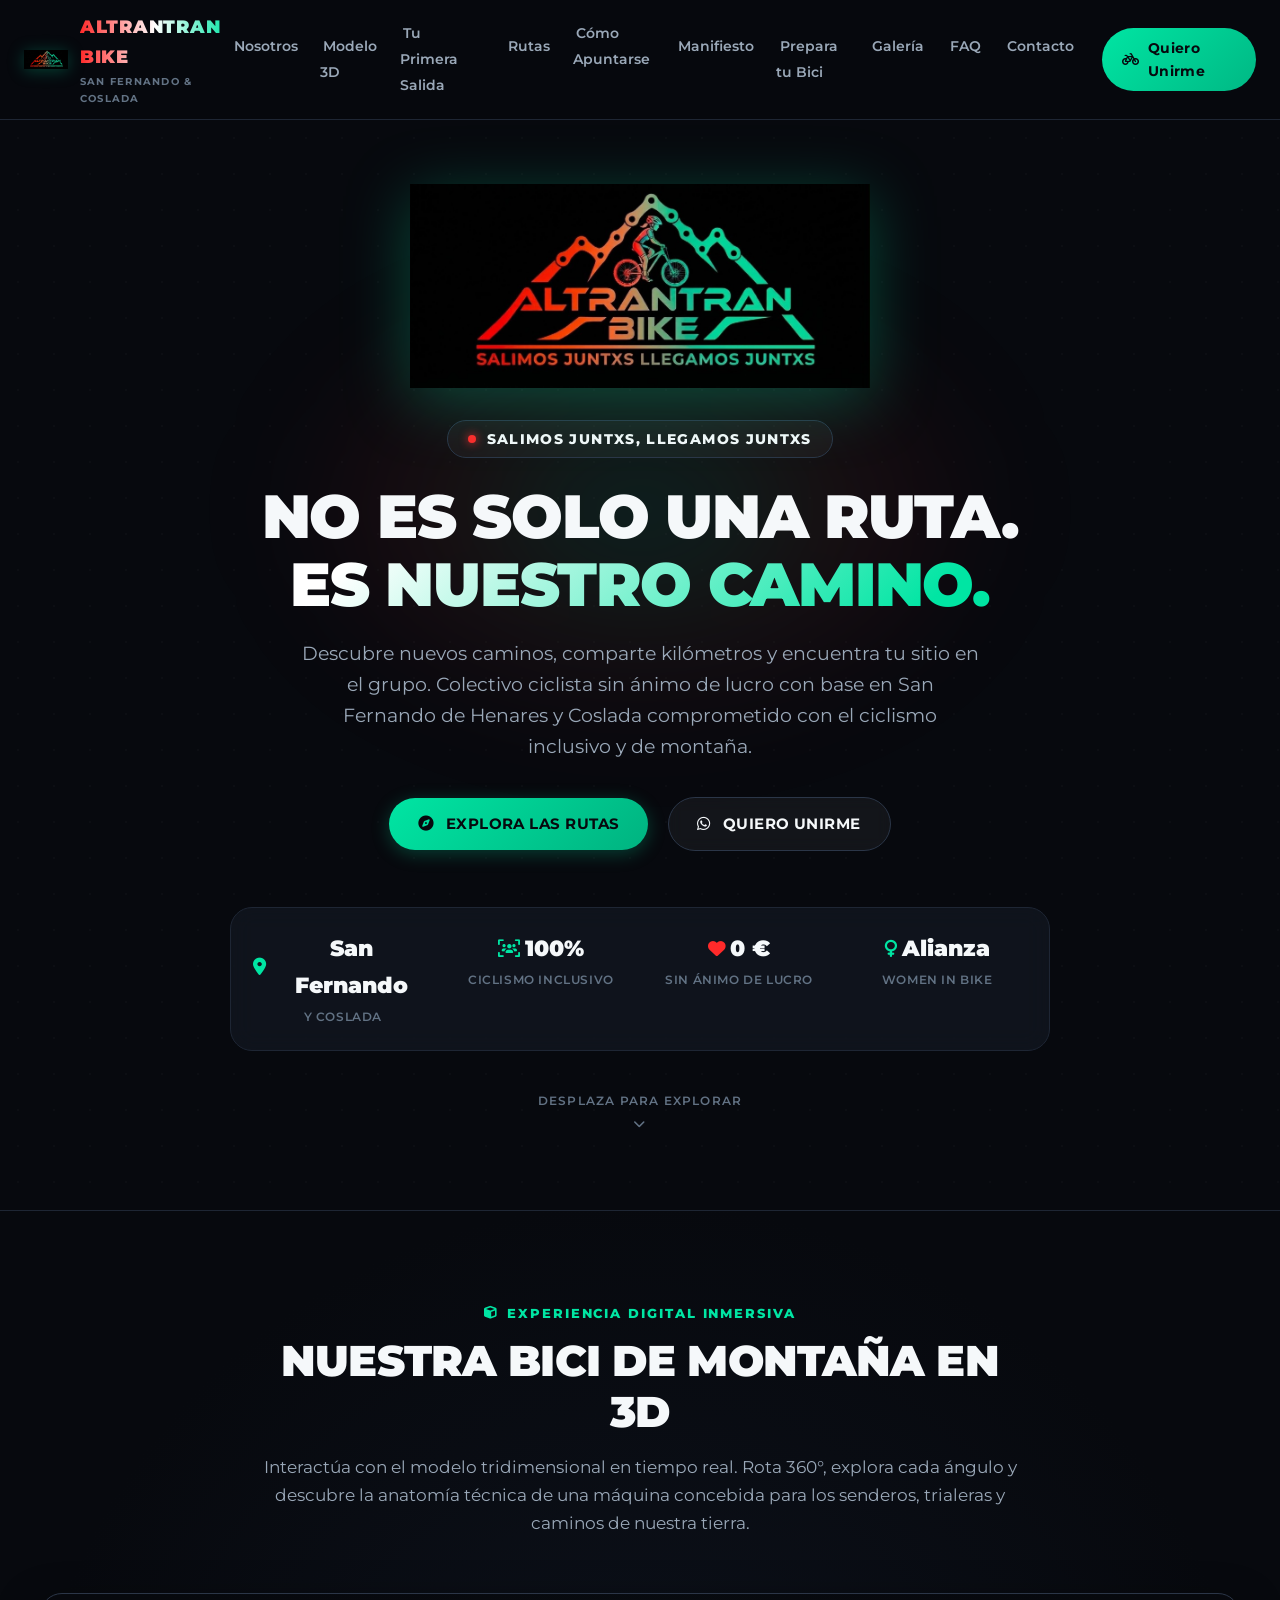
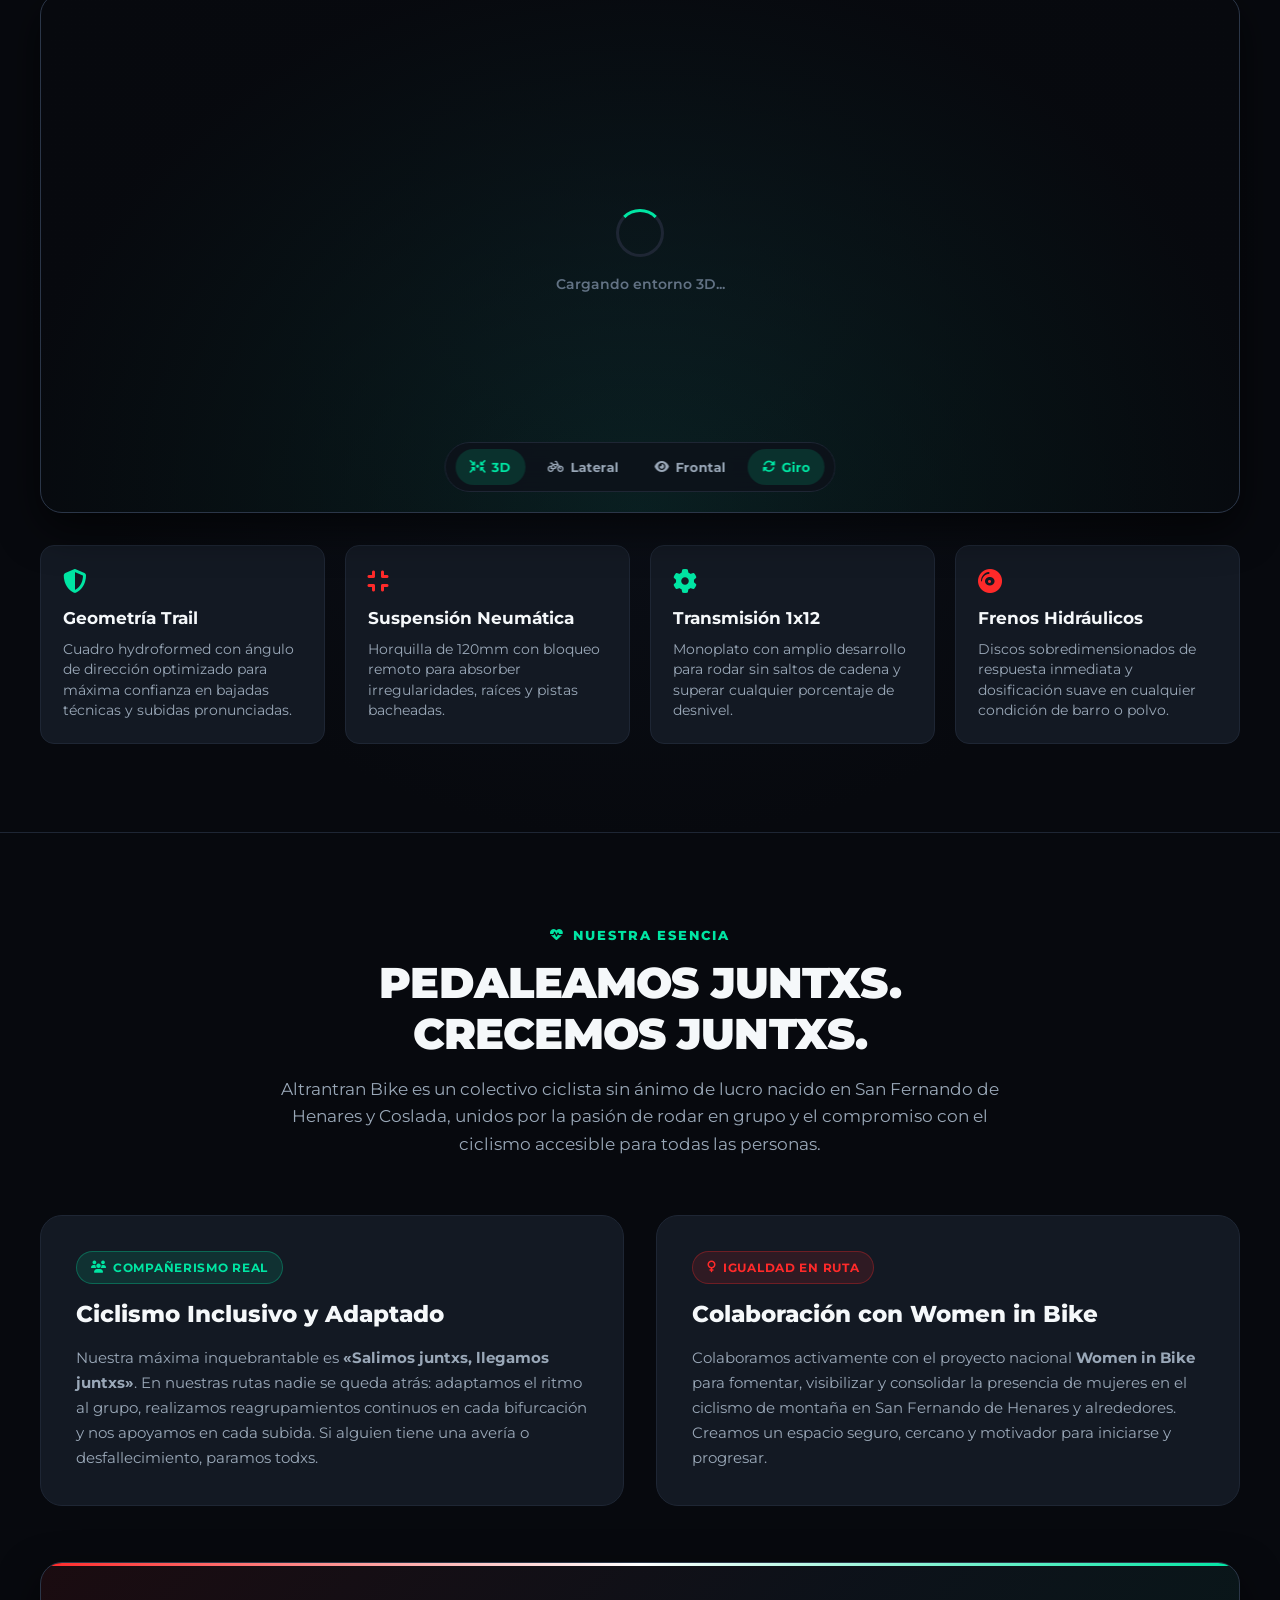
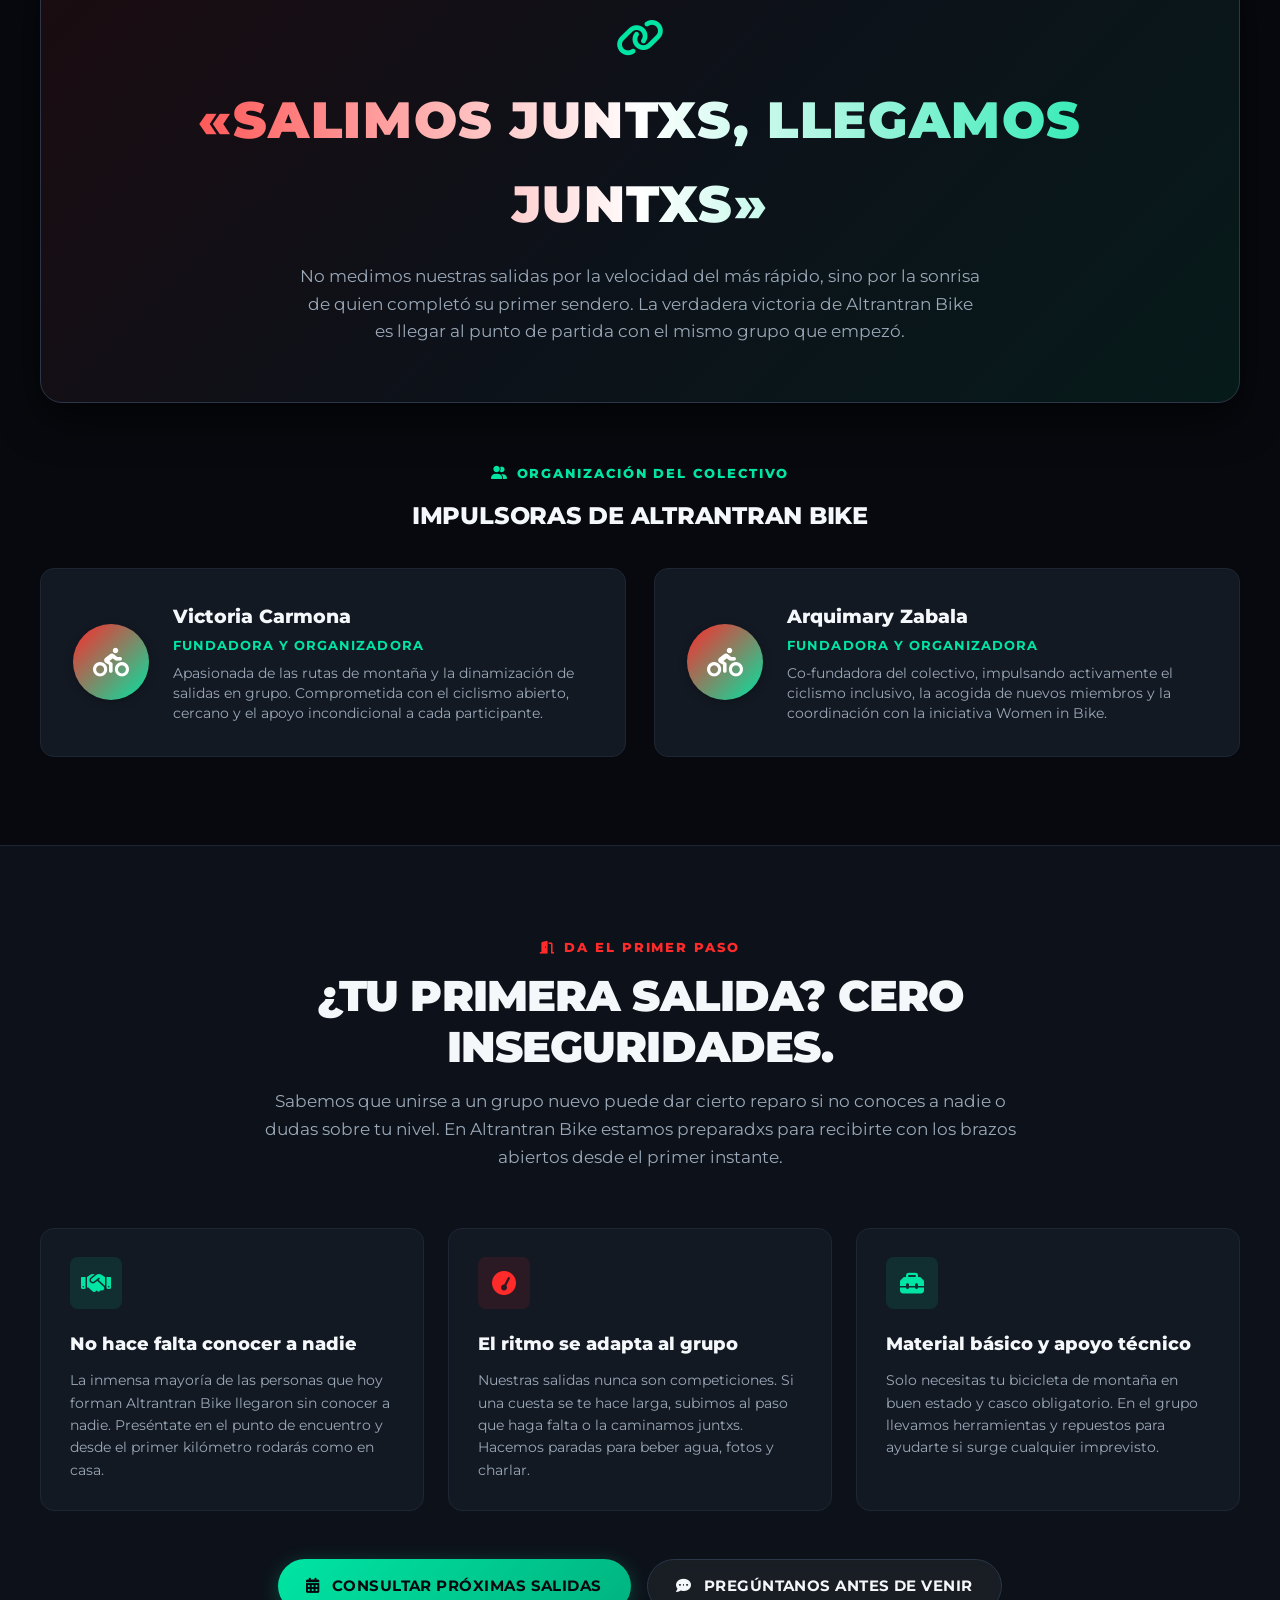
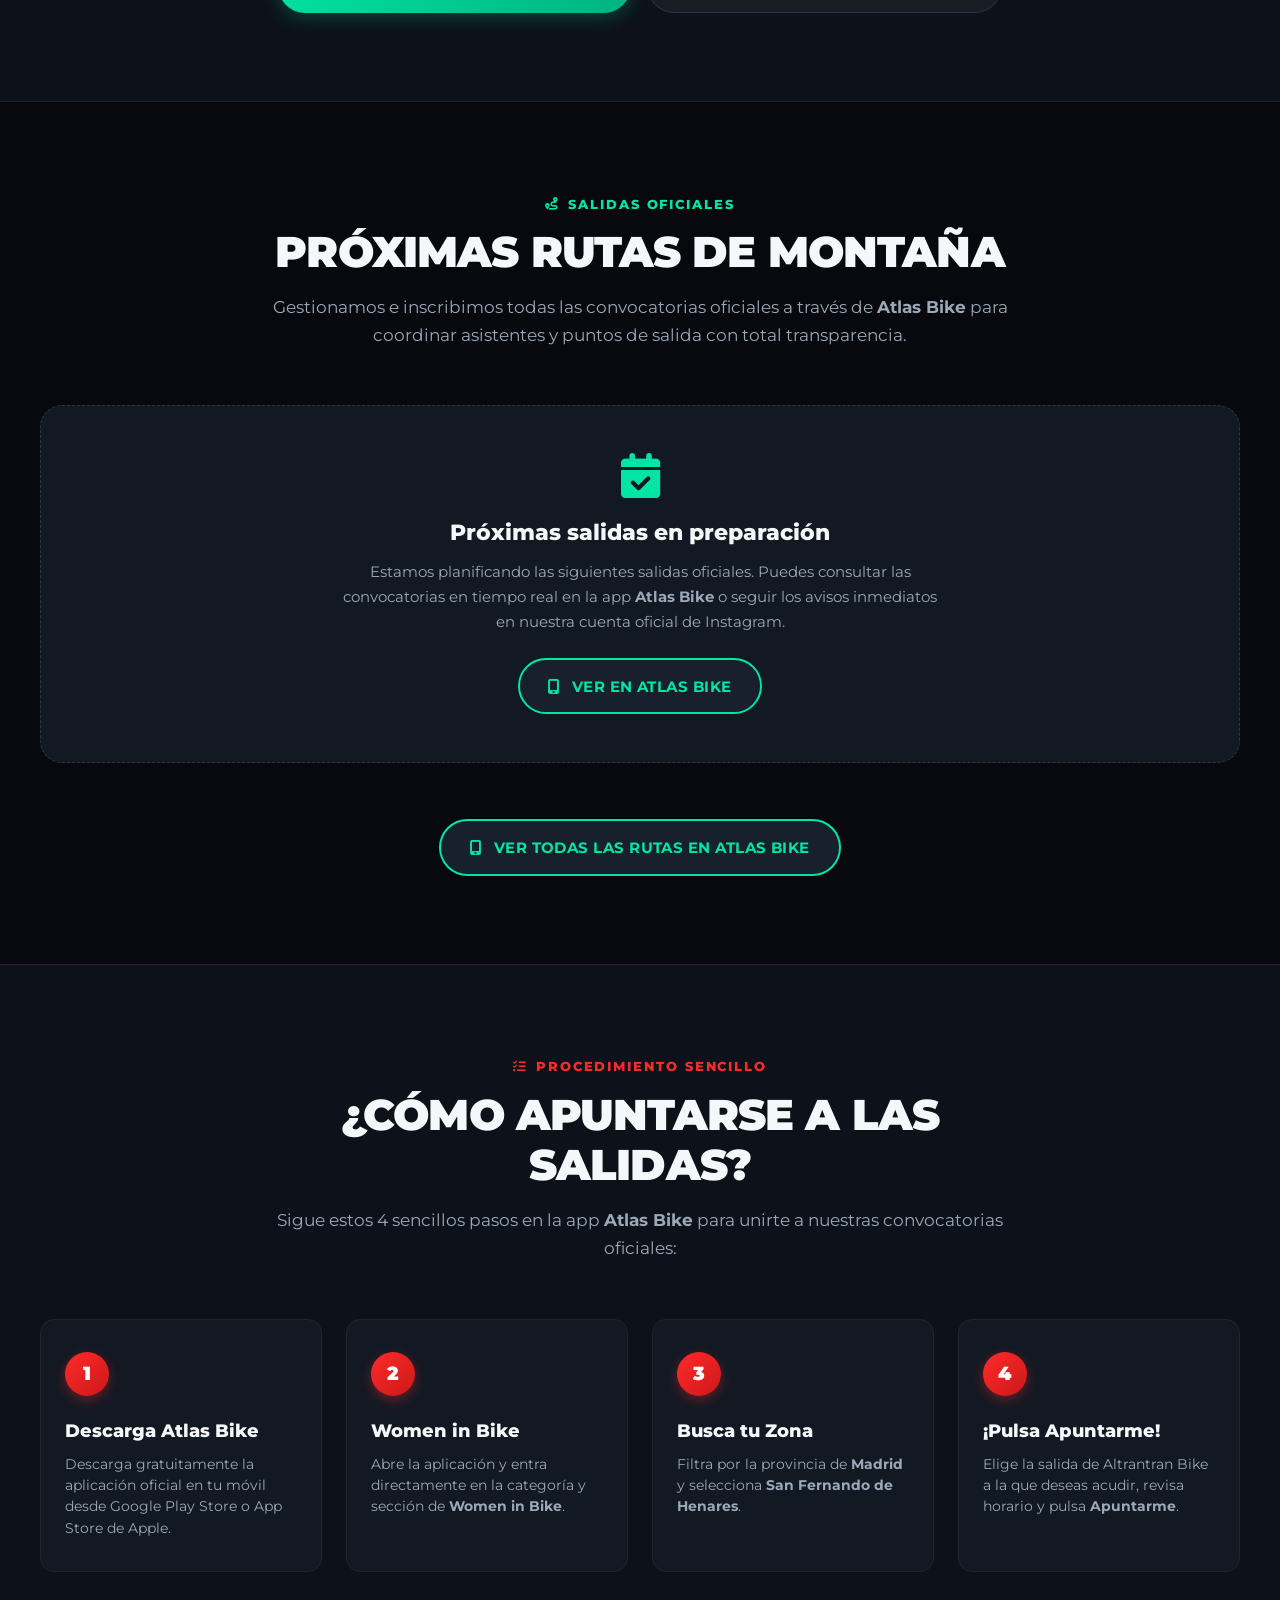
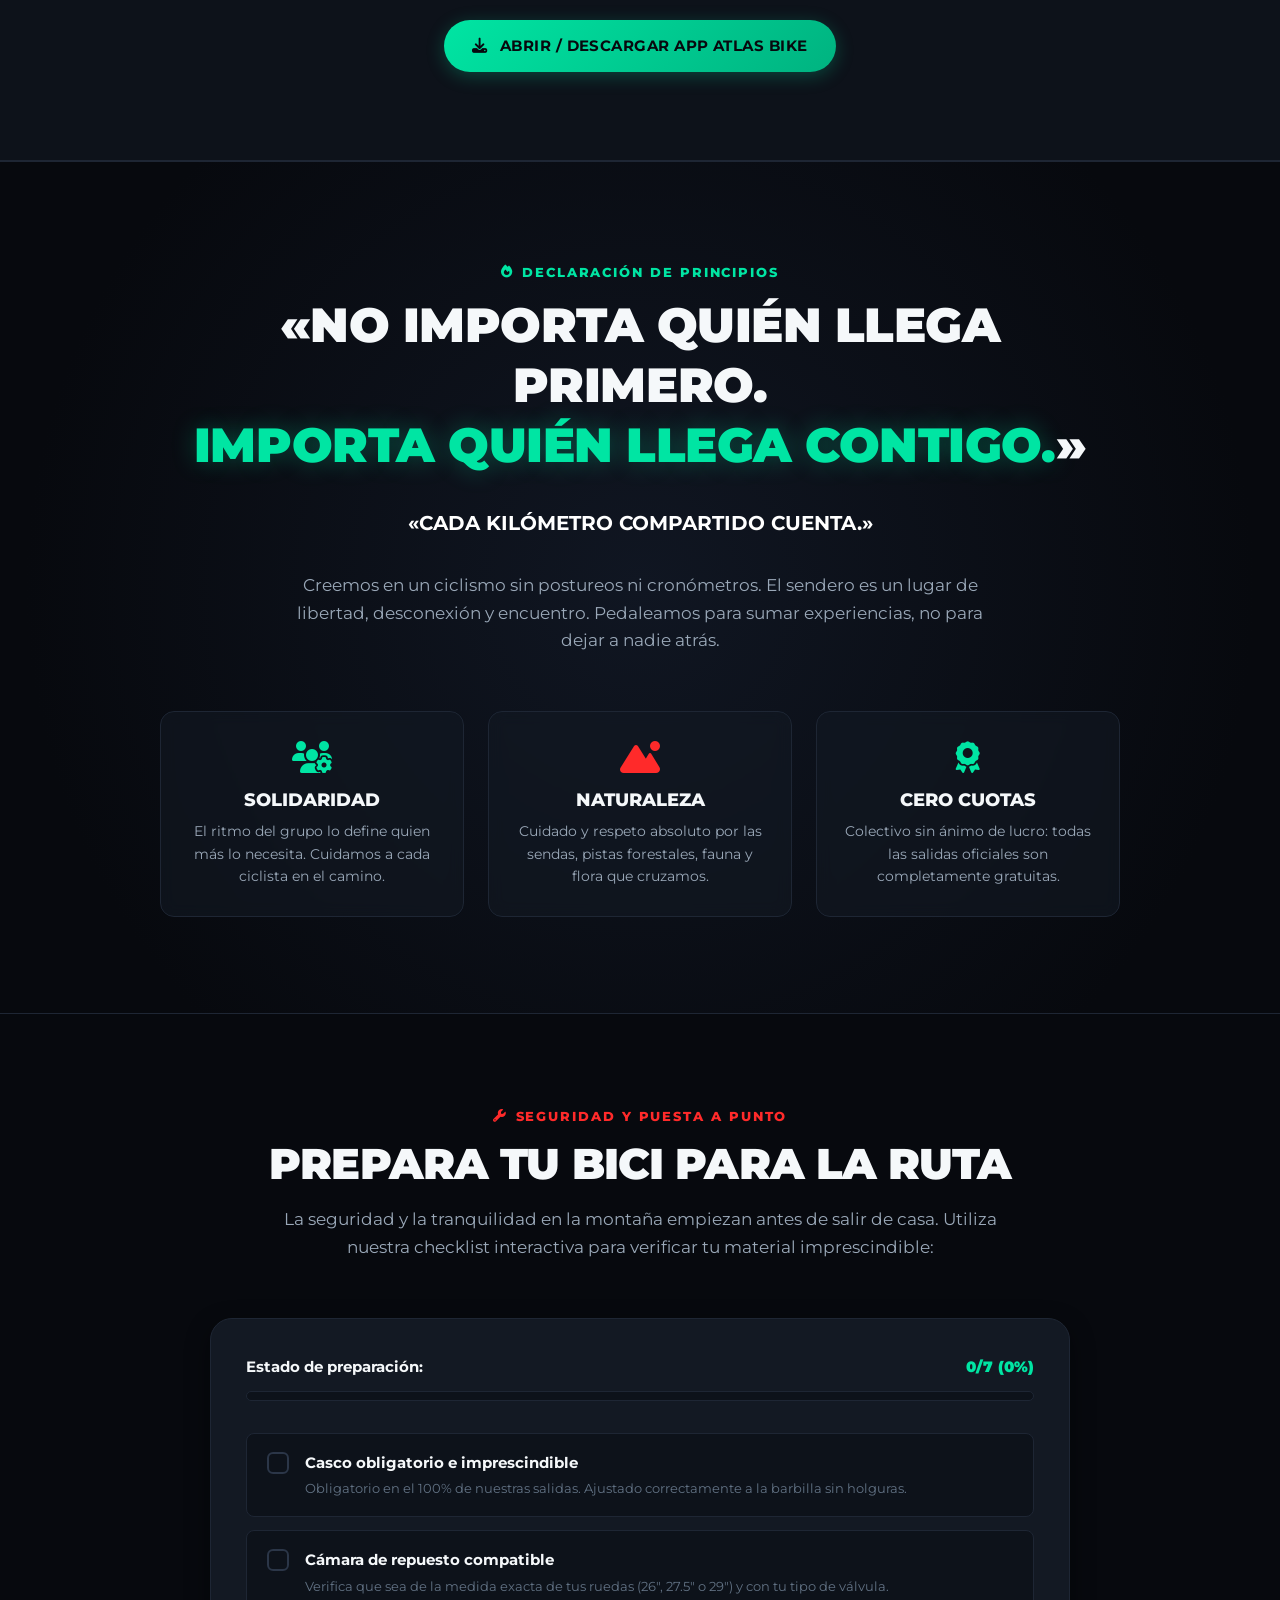
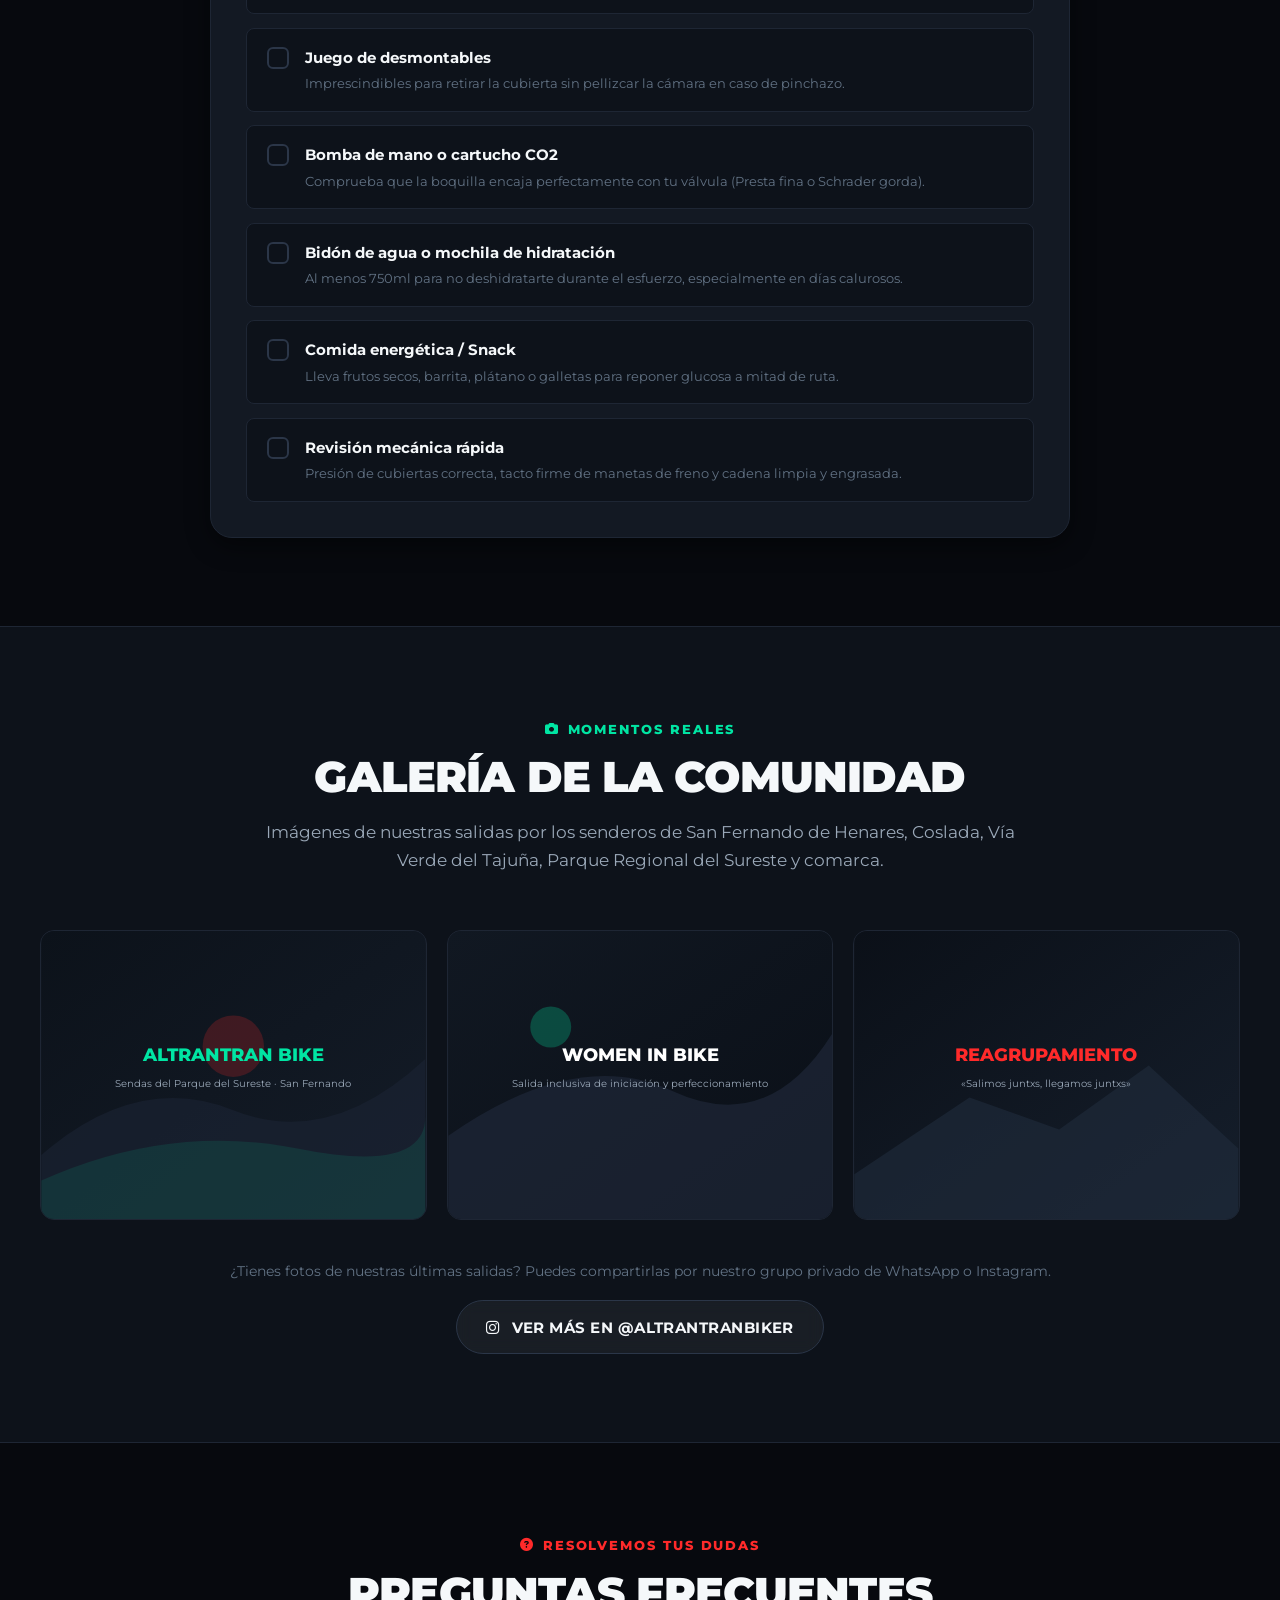
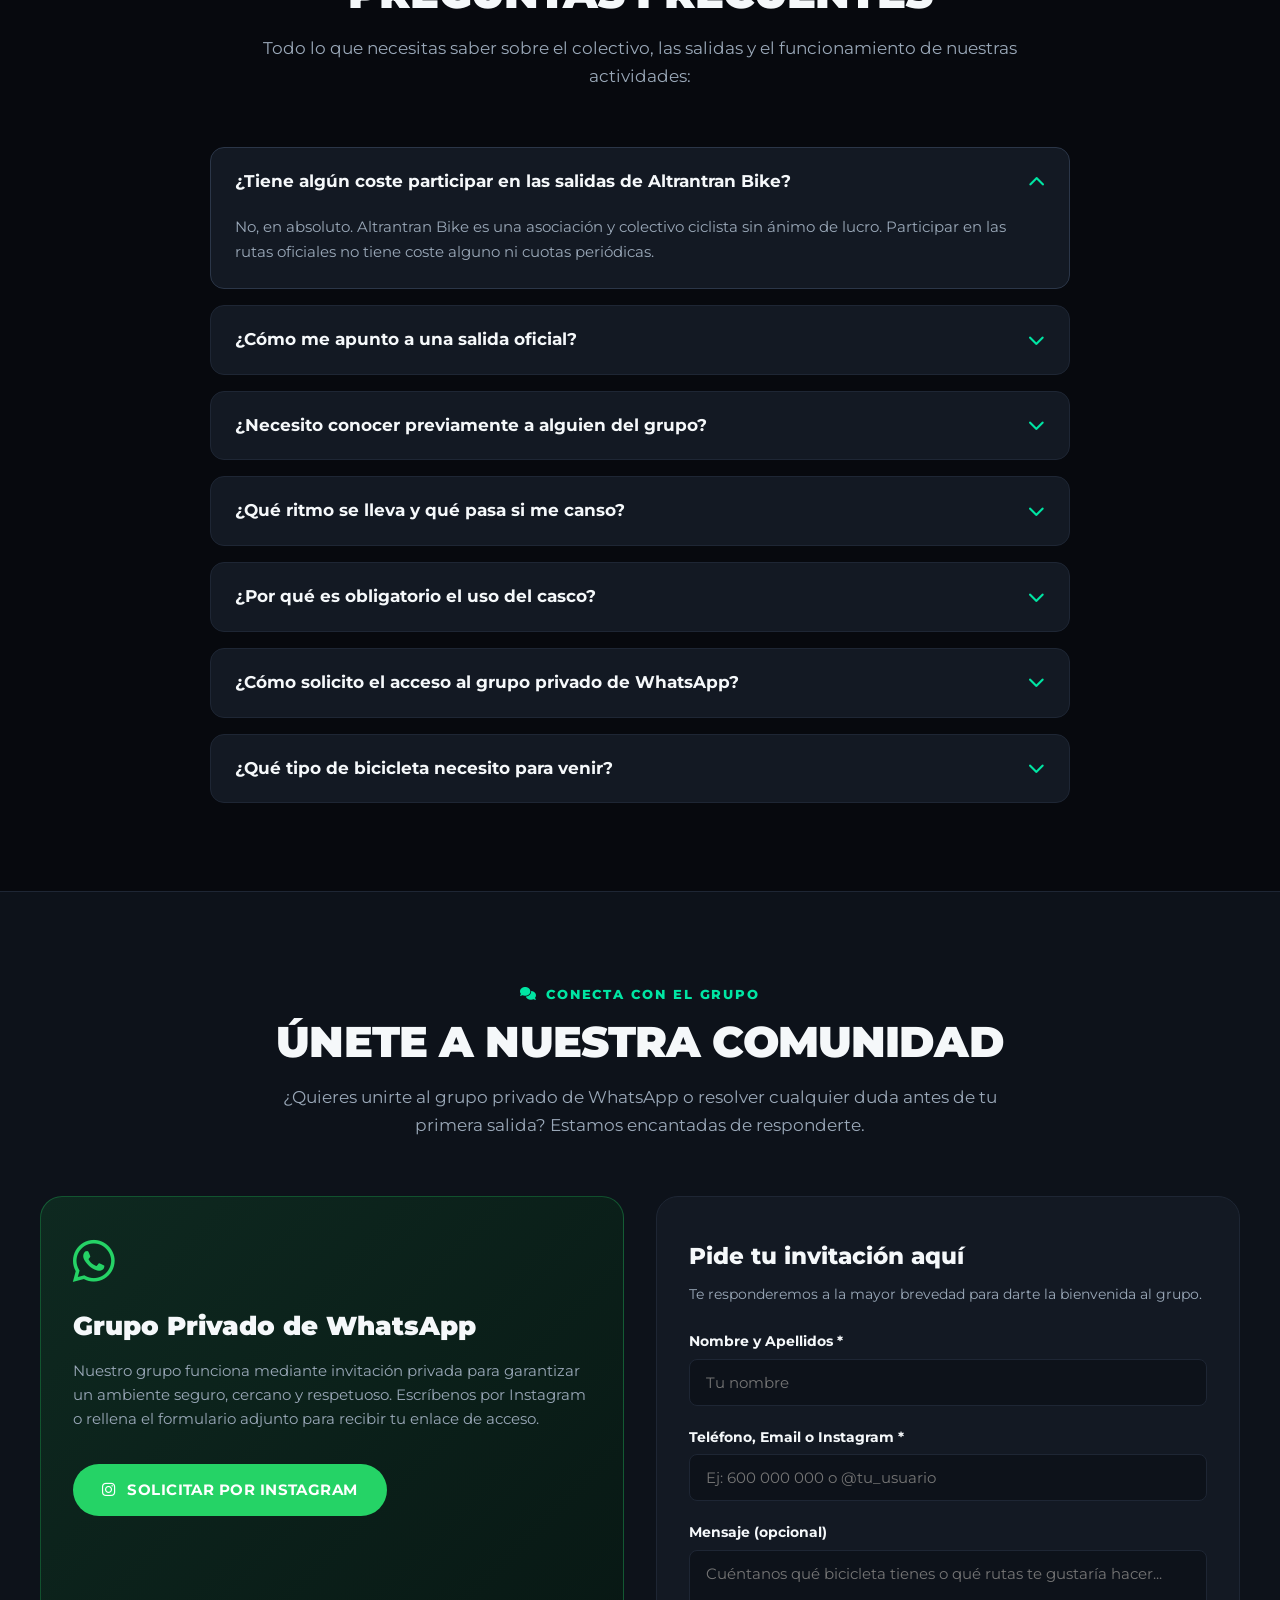
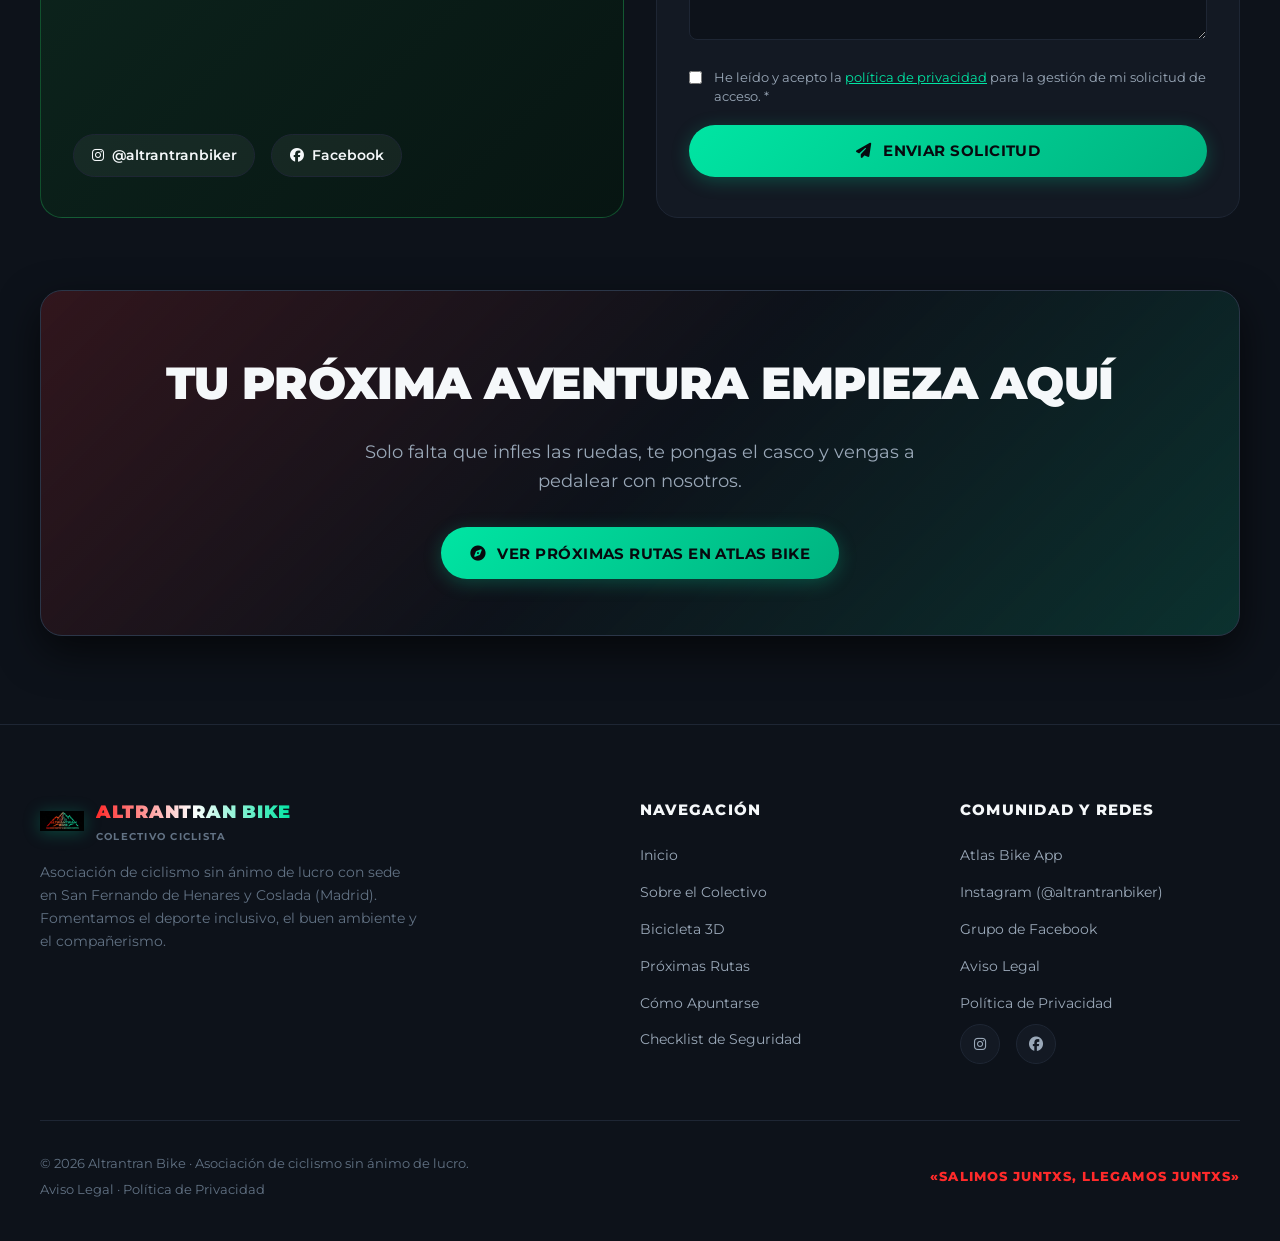
==== public/index.html @ fdd68bc6 "Rediseño completo de Altrantran Bike" ====
<!DOCTYPE html>
<html lang="es">
<head>
  <meta charset="UTF-8">
  <meta name="viewport" content="width=device-width, initial-scale=1">
  <title>Altrantran Bike | Colectivo Ciclista Inclusivo · San Fernando de Henares y Coslada</title>
  <meta name="description" content="Colectivo ciclista sin ánimo de lucro en San Fernando de Henares y Coslada. Ciclismo inclusivo de montaña para todos los niveles y colaboración con Women in Bike. Salimos juntxs, llegamos juntxs.">
  <meta name="theme-color" content="#07090e">
  <link rel="canonical" href="https://altrantranbike.altrantran.workers.dev/">

  <!-- Open Graph / Meta -->
  <meta property="og:type" content="website">
  <meta property="og:url" content="https://altrantranbike.altrantran.workers.dev/">
  <meta property="og:title" content="Altrantran Bike | Salimos juntxs, llegamos juntxs">
  <meta property="og:description" content="Colectivo de ciclismo de montaña sin ánimo de lucro. Salidas inclusivas, buen ambiente y compañerismo en San Fernando de Henares y Coslada.">
  <meta property="og:image" content="assets/logo.png">

  <!-- Favicon -->
  <link rel="icon" type="image/png" href="assets/favicon.png">

  <!-- Typography & Icons -->
  <link rel="preconnect" href="https://fonts.googleapis.com">
  <link rel="preconnect" href="https://fonts.gstatic.com" crossorigin>
  <link href="https://fonts.googleapis.com/css2?family=Montserrat:wght@400;500;600;700;800;900&family=Permanent+Marker&display=swap" rel="stylesheet">
  <link rel="stylesheet" href="https://cdnjs.cloudflare.com/ajax/libs/font-awesome/6.4.0/css/all.min.css">

  <!-- Stylesheet -->
  <link rel="stylesheet" href="css/styles.css">
</head>
<body>
  <a class="skip-link" href="#main">Saltar al contenido principal</a>

  <!-- Ambient Grid Background Texture -->
  <div class="bg-ambient-grid" aria-hidden="true"></div>

  <!-- Main Header & Navigation -->
  <header class="site-header">
    <div class="header-container">
      <a class="brand" href="#inicio" aria-label="Altrantran Bike - Inicio">
        <img class="brand-icon" src="assets/logo-icon.png" alt="Icono de Altrantran Bike" width="44" height="44">
        <div class="brand-title">
          <span class="brand-name">ALTRANTRAN BIKE</span>
          <span class="brand-sub">San Fernando & Coslada</span>
        </div>
      </a>

      <!-- Desktop Nav -->
      <nav class="nav-desktop" aria-label="Navegación principal">
        <ul class="nav-links">
          <li><a href="#nosotros">Nosotros</a></li>
          <li><a href="#bici-3d">Modelo 3D</a></li>
          <li><a href="#primera-salida">Tu Primera Salida</a></li>
          <li><a href="#rutas">Rutas</a></li>
          <li><a href="#apuntarse">Cómo Apuntarse</a></li>
          <li><a href="#manifiesto">Manifiesto</a></li>
          <li><a href="#prepara-tu-bici">Prepara tu Bici</a></li>
          <li><a href="#galeria">Galería</a></li>
          <li><a href="#faq">FAQ</a></li>
          <li><a href="#contacto">Contacto</a></li>
        </ul>
        <a class="nav-cta-btn" href="#contacto">
          <i class="fa-solid fa-bicycle"></i>
          <span>Quiero Unirme</span>
        </a>
      </nav>

      <!-- Mobile Hamburger Button -->
      <button class="menu-toggle" aria-label="Abrir menú de navegación" aria-expanded="false" aria-controls="mobile-nav">
        <i class="fa-solid fa-bars"></i>
      </button>
    </div>

    <!-- Mobile Drawer -->
    <nav id="mobile-nav" class="mobile-nav" aria-label="Menú móvil">
      <ul>
        <li><a href="#nosotros"><span>Sobre Nosotros</span><i class="fa-solid fa-chevron-right"></i></a></li>
        <li><a href="#bici-3d"><span>Bicicleta MTB 3D</span><i class="fa-solid fa-chevron-right"></i></a></li>
        <li><a href="#primera-salida"><span>Tu Primera Salida</span><i class="fa-solid fa-chevron-right"></i></a></li>
        <li><a href="#rutas"><span>Próximas Rutas</span><i class="fa-solid fa-chevron-right"></i></a></li>
        <li><a href="#apuntarse"><span>Cómo Apuntarse en Atlas Bike</span><i class="fa-solid fa-chevron-right"></i></a></li>
        <li><a href="#manifiesto"><span>Manifiesto Altrantran</span><i class="fa-solid fa-chevron-right"></i></a></li>
        <li><a href="#prepara-tu-bici"><span>Checklist Prepara tu Bici</span><i class="fa-solid fa-chevron-right"></i></a></li>
        <li><a href="#galeria"><span>Galería de la Comunidad</span><i class="fa-solid fa-chevron-right"></i></a></li>
        <li><a href="#faq"><span>Preguntas Frecuentes</span><i class="fa-solid fa-chevron-right"></i></a></li>
        <li><a href="#contacto"><span>Grupo de WhatsApp & Contacto</span><i class="fa-solid fa-chevron-right"></i></a></li>
      </ul>
      <a class="mobile-cta" href="#contacto">
        <i class="fa-solid fa-paper-plane"></i> SOLICITAR INVITACIÓN AL GRUPO
      </a>
    </nav>
  </header>

  <main id="main">
    <!-- ====================================================================
         HERO SECTION — CINEMATIC IMPACT
         ==================================================================== -->
    <section id="inicio" class="hero-section">
      <div class="hero-bg-glow" aria-hidden="true"></div>
      <div class="hero-topo-lines" aria-hidden="true"></div>

      <div class="hero-content">
        <!-- Official Logo Presentation -->
        <div class="hero-logo-wrapper">
          <img class="hero-logo-img" src="assets/logo.png" alt="Logotipo oficial de Altrantran Bike: Montaña formada por eslabones de cadena, ciclista en subida y lema Salimos juntxs llegamos juntxs" width="900" height="646">
        </div>

        <!-- Official Motto Badge -->
        <div class="hero-badge-motto">
          <span class="dot"></span>
          <span>SALIMOS JUNTXS, LLEGAMOS JUNTXS</span>
        </div>

        <!-- Main Headline -->
        <h1 class="hero-title">
          NO ES SOLO UNA RUTA.<br>
          <span class="gradient-text">ES NUESTRO CAMINO.</span>
        </h1>

        <!-- Subtitle -->
        <p class="hero-desc">
          Descubre nuevos caminos, comparte kilómetros y encuentra tu sitio en el grupo. Colectivo ciclista sin ánimo de lucro con base en San Fernando de Henares y Coslada comprometido con el ciclismo inclusivo y de montaña.
        </p>

        <!-- CTA Buttons -->
        <div class="hero-actions">
          <a href="#rutas" class="btn btn-primary">
            <i class="fa-solid fa-compass"></i>
            <span>EXPLORA LAS RUTAS</span>
          </a>
          <a href="#contacto" class="btn btn-secondary">
            <i class="fa-brands fa-whatsapp"></i>
            <span>QUIERO UNIRME</span>
          </a>
        </div>

        <!-- Live Metrics / Stats Deck -->
        <div class="hero-stats">
          <div class="stat-item">
            <span class="stat-num"><i class="fa-solid fa-location-dot"></i> San Fernando</span>
            <span class="stat-label">y Coslada</span>
          </div>
          <div class="stat-item">
            <span class="stat-num"><i class="fa-solid fa-users-viewfinder"></i> 100%</span>
            <span class="stat-label">Ciclismo Inclusivo</span>
          </div>
          <div class="stat-item">
            <span class="stat-num red"><i class="fa-solid fa-heart"></i> 0 €</span>
            <span class="stat-label">Sin Ánimo de Lucro</span>
          </div>
          <div class="stat-item">
            <span class="stat-num"><i class="fa-solid fa-venus"></i> Alianza</span>
            <span class="stat-label">Women in Bike</span>
          </div>
        </div>

        <!-- Scroll Indicator -->
        <div class="scroll-cue" aria-hidden="true">
          <span>Desplaza para explorar</span>
          <i class="fa-solid fa-chevron-down"></i>
        </div>
      </div>
    </section>

    <!-- ====================================================================
         ELEMENTO 3D PROTAGONISTA — THREE.JS MTB EXPERIENCE
         ==================================================================== -->
    <section id="bici-3d" class="section bike-3d-section">
      <div class="section-container">
        <div class="section-header">
          <span class="section-subtitle"><i class="fa-solid fa-cube"></i> Experiencia Digital Inmersiva</span>
          <h2 class="section-title">Nuestra Bici de Montaña en 3D</h2>
          <p class="section-desc">
            Interactúa con el modelo tridimensional en tiempo real. Rota 360°, explora cada ángulo y descubre la anatomía técnica de una máquina concebida para los senderos, trialeras y caminos de nuestra tierra.
          </p>
        </div>

        <!-- 3D Canvas Viewport Card -->
        <div class="bike-3d-viewport-card">
          <div id="bike-3d-canvas-container">
            <div class="canvas-loading-spinner">
              <div class="spinner-ring"></div>
              <span>Cargando entorno 3D...</span>
            </div>
          </div>

          <!-- Hotspots Container for 3D annotations -->
          <div id="bike-hotspots" aria-hidden="true"></div>

          <!-- Camera Preset Controls Overlay -->
          <div class="bike-3d-controls-bar">
            <button id="view-perspective" class="ctrl-btn active" title="Perspectiva 3D dinámico">
              <i class="fa-solid fa-arrows-to-circle"></i>
              <span>3D</span>
            </button>
            <button id="view-side" class="ctrl-btn" title="Vista lateral completa">
              <i class="fa-solid fa-bicycle"></i>
              <span>Lateral</span>
            </button>
            <button id="view-front" class="ctrl-btn" title="Vista frontal y cockpit">
              <i class="fa-solid fa-eye"></i>
              <span>Frontal</span>
            </button>
            <button id="toggle-rotate" class="ctrl-btn active" title="Alternar giro automático">
              <i class="fa-solid fa-rotate"></i>
              <span>Giro</span>
            </button>
          </div>
        </div>

        <!-- Technical Highlights Grid -->
        <div class="bike-specs-grid">
          <article class="spec-card">
            <i class="fa-solid fa-shield-halved spec-icon"></i>
            <h3>Geometría Trail</h3>
            <p>Cuadro hydroformed con ángulo de dirección optimizado para máxima confianza en bajadas técnicas y subidas pronunciadas.</p>
          </article>
          <article class="spec-card red">
            <i class="fa-solid fa-compress spec-icon"></i>
            <h3>Suspensión Neumática</h3>
            <p>Horquilla de 120mm con bloqueo remoto para absorber irregularidades, raíces y pistas bacheadas.</p>
          </article>
          <article class="spec-card">
            <i class="fa-solid fa-gear spec-icon"></i>
            <h3>Transmisión 1x12</h3>
            <p>Monoplato con amplio desarrollo para rodar sin saltos de cadena y superar cualquier porcentaje de desnivel.</p>
          </article>
          <article class="spec-card red">
            <i class="fa-solid fa-compact-disc spec-icon"></i>
            <h3>Frenos Hidráulicos</h3>
            <p>Discos sobredimensionados de respuesta inmediata y dosificación suave en cualquier condición de barro o polvo.</p>
          </article>
        </div>
      </div>
    </section>

    <!-- ====================================================================
         SECCIÓN «QUIÉNES SOMOS» — NARRATIVA EDITORIAL
         ==================================================================== -->
    <section id="nosotros" class="section">
      <div class="section-container">
        <div class="section-header">
          <span class="section-subtitle"><i class="fa-solid fa-heart-pulse"></i> Nuestra Esencia</span>
          <h2 class="section-title">PEDALEAMOS JUNTXS. CRECEMOS JUNTXS.</h2>
          <p class="section-desc">
            Altrantran Bike es un colectivo ciclista sin ánimo de lucro nacido en San Fernando de Henares y Coslada, unidos por la pasión de rodar en grupo y el compromiso con el ciclismo accesible para todas las personas.
          </p>
        </div>

        <!-- Core Values Grid -->
        <div class="about-grid">
          <article class="about-card">
            <span class="badge badge-mint about-card-badge"><i class="fa-solid fa-users"></i> Compañerismo Real</span>
            <h3>Ciclismo Inclusivo y Adaptado</h3>
            <p>
              Nuestra máxima inquebrantable es <strong>«Salimos juntxs, llegamos juntxs»</strong>. En nuestras rutas nadie se queda atrás: adaptamos el ritmo al grupo, realizamos reagrupamientos continuos en cada bifurcación y nos apoyamos en cada subida. Si alguien tiene una avería o desfallecimiento, paramos todxs.
            </p>
          </article>

          <article class="about-card">
            <span class="badge badge-red about-card-badge"><i class="fa-solid fa-venus"></i> Igualdad en Ruta</span>
            <h3>Colaboración con Women in Bike</h3>
            <p>
              Colaboramos activamente con el proyecto nacional <strong>Women in Bike</strong> para fomentar, visibilizar y consolidar la presencia de mujeres en el ciclismo de montaña en San Fernando de Henares y alrededores. Creamos un espacio seguro, cercano y motivador para iniciarse y progresar.
            </p>
          </article>
        </div>

        <!-- Monumental Motto Centerpiece -->
        <div class="motto-monument">
          <i class="fa-solid fa-link motto-chain-icon" aria-hidden="true"></i>
          <h3 class="motto-title">«SALIMOS JUNTXS, LLEGAMOS JUNTXS»</h3>
          <p class="motto-desc">
            No medimos nuestras salidas por la velocidad del más rápido, sino por la sonrisa de quien completó su primer sendero. La verdadera victoria de Altrantran Bike es llegar al punto de partida con el mismo grupo que empezó.
          </p>
        </div>

        <!-- Founders Presentation -->
        <div class="founders-wrapper">
          <div class="founders-header">
            <span class="section-subtitle"><i class="fa-solid fa-user-group"></i> Organización del Colectivo</span>
            <h3>Impulsoras de Altrantran Bike</h3>
          </div>

          <div class="founders-grid">
            <article class="founder-card">
              <div class="founder-avatar" aria-hidden="true">
                <i class="fa-solid fa-person-biking"></i>
              </div>
              <div class="founder-info">
                <h4>Victoria Carmona</h4>
                <div class="founder-role">Fundadora y Organizadora</div>
                <p class="founder-desc">
                  Apasionada de las rutas de montaña y la dinamización de salidas en grupo. Comprometida con el ciclismo abierto, cercano y el apoyo incondicional a cada participante.
                </p>
              </div>
            </article>

            <article class="founder-card">
              <div class="founder-avatar" aria-hidden="true">
                <i class="fa-solid fa-person-biking"></i>
              </div>
              <div class="founder-info">
                <h4>Arquimary Zabala</h4>
                <div class="founder-role">Fundadora y Organizadora</div>
                <p class="founder-desc">
                  Co-fundadora del colectivo, impulsando activamente el ciclismo inclusivo, la acogida de nuevos miembros y la coordinación con la iniciativa Women in Bike.
                </p>
              </div>
            </article>
          </div>
        </div>
      </div>
    </section>

    <!-- ====================================================================
         NUEVA SECCIÓN: «TU PRIMERA SALIDA» (CERO INSEGURIDAD)
         ==================================================================== -->
    <section id="primera-salida" class="section" style="background: var(--bg-surface); border-top:1px solid var(--line); border-bottom:1px solid var(--line);">
      <div class="section-container">
        <div class="section-header">
          <span class="section-subtitle red"><i class="fa-solid fa-door-open"></i> Da el Primer Paso</span>
          <h2 class="section-title">¿Tu Primera Salida? Cero Inseguridades.</h2>
          <p class="section-desc">
            Sabemos que unirse a un grupo nuevo puede dar cierto reparo si no conoces a nadie o dudas sobre tu nivel. En Altrantran Bike estamos preparadxs para recibirte con los brazos abiertos desde el primer instante.
          </p>
        </div>

        <div class="welcome-grid">
          <article class="welcome-card">
            <div class="welcome-icon-box">
              <i class="fa-solid fa-handshake"></i>
            </div>
            <h3>No hace falta conocer a nadie</h3>
            <p>
              La inmensa mayoría de las personas que hoy forman Altrantran Bike llegaron sin conocer a nadie. Preséntate en el punto de encuentro y desde el primer kilómetro rodarás como en casa.
            </p>
          </article>

          <article class="welcome-card red">
            <div class="welcome-icon-box">
              <i class="fa-solid fa-gauge-simple-high"></i>
            </div>
            <h3>El ritmo se adapta al grupo</h3>
            <p>
              Nuestras salidas nunca son competiciones. Si una cuesta se te hace larga, subimos al paso que haga falta o la caminamos juntxs. Hacemos paradas para beber agua, fotos y charlar.
            </p>
          </article>

          <article class="welcome-card">
            <div class="welcome-icon-box">
              <i class="fa-solid fa-toolbox"></i>
            </div>
            <h3>Material básico y apoyo técnico</h3>
            <p>
              Solo necesitas tu bicicleta de montaña en buen estado y casco obligatorio. En el grupo llevamos herramientas y repuestos para ayudarte si surge cualquier imprevisto.
            </p>
          </article>
        </div>

        <div class="welcome-cta-box">
          <a href="#rutas" class="btn btn-primary">
            <i class="fa-solid fa-calendar-days"></i>
            <span>CONSULTAR PRÓXIMAS SALIDAS</span>
          </a>
          <a href="#contacto" class="btn btn-secondary">
            <i class="fa-solid fa-comment-dots"></i>
            <span>PREGÚNTANOS ANTES DE VENIR</span>
          </a>
        </div>
      </div>
    </section>

    <!-- ====================================================================
         SECCIÓN: «PRÓXIMAS RUTAS» & CONEXIÓN ATLAS BIKE
         ==================================================================== -->
    <section id="rutas" class="section">
      <div class="section-container">
        <div class="section-header">
          <span class="section-subtitle"><i class="fa-solid fa-route"></i> Salidas Oficiales</span>
          <h2 class="section-title">Próximas Rutas de Montaña</h2>
          <p class="section-desc">
            Gestionamos e inscribimos todas las convocatorias oficiales a través de <strong>Atlas Bike</strong> para coordinar asistentes y puntos de salida con total transparencia.
          </p>
        </div>

        <!-- Dynamic Routes List -->
        <div id="rutas-lista" class="rutas-grid" aria-live="polite">
          <div class="canvas-loading-spinner" style="grid-column: 1/-1; padding: 3rem;">
            <div class="spinner-ring"></div>
            <span>Consultando rutas oficiales...</span>
          </div>
        </div>

        <!-- Prominent Atlas Bike CTA Banner -->
        <div class="rutas-atlas-cta">
          <a class="btn btn-atlas" href="https://app.atlasbike.es/share-app" target="_blank" rel="noopener">
            <i class="fa-solid fa-mobile-screen-button"></i>
            <span>VER TODAS LAS RUTAS EN ATLAS BIKE</span>
          </a>
        </div>
      </div>
    </section>

    <!-- ====================================================================
         SECCIÓN: «CÓMO APUNTARSE» (ATLAS BIKE EN 4 PASOS)
         ==================================================================== -->
    <section id="apuntarse" class="section" style="background: var(--bg-surface); border-top:1px solid var(--line); border-bottom:1px solid var(--line);">
      <div class="section-container">
        <div class="section-header">
          <span class="section-subtitle red"><i class="fa-solid fa-list-check"></i> Procedimiento Sencillo</span>
          <h2 class="section-title">¿Cómo Apuntarse a las Salidas?</h2>
          <p class="section-desc">
            Sigue estos 4 sencillos pasos en la app <strong>Atlas Bike</strong> para unirte a nuestras convocatorias oficiales:
          </p>
        </div>

        <ol class="steps-track">
          <li class="step-card">
            <div class="step-num-badge">1</div>
            <h3>Descarga Atlas Bike</h3>
            <p>Descarga gratuitamente la aplicación oficial en tu móvil desde Google Play Store o App Store de Apple.</p>
          </li>

          <li class="step-card">
            <div class="step-num-badge">2</div>
            <h3>Women in Bike</h3>
            <p>Abre la aplicación y entra directamente en la categoría y sección de <strong>Women in Bike</strong>.</p>
          </li>

          <li class="step-card">
            <div class="step-num-badge">3</div>
            <h3>Busca tu Zona</h3>
            <p>Filtra por la provincia de <strong>Madrid</strong> y selecciona <strong>San Fernando de Henares</strong>.</p>
          </li>

          <li class="step-card">
            <div class="step-num-badge">4</div>
            <h3>¡Pulsa Apuntarme!</h3>
            <p>Elige la salida de Altrantran Bike a la que deseas acudir, revisa horario y pulsa <strong>Apuntarme</strong>.</p>
          </li>
        </ol>

        <div class="steps-download-box">
          <a class="btn btn-primary" href="https://app.atlasbike.es/share-app" target="_blank" rel="noopener">
            <i class="fa-solid fa-download"></i>
            <span>ABRIR / DESCARGAR APP ATLAS BIKE</span>
          </a>
        </div>
      </div>
    </section>

    <!-- ====================================================================
         NUEVA SECCIÓN: «MANIFIESTO ALTRANTRAN»
         ==================================================================== -->
    <section id="manifiesto" class="manifesto-section">
      <div class="manifesto-container">
        <span class="section-subtitle"><i class="fa-solid fa-fire"></i> Declaración de Principios</span>
        
        <blockquote class="manifesto-quote">
          «NO IMPORTA QUIÉN LLEGA PRIMERO.<br>
          <span class="highlight-mint">IMPORTA QUIÉN LLEGA CONTIGO.</span>»
        </blockquote>

        <p class="section-desc" style="font-size: 1.25rem; font-weight: 700; color: #ffffff; margin-bottom: 2rem;">
          «CADA KILÓMETRO COMPARTIDO CUENTA.»
        </p>

        <p class="section-desc" style="max-width: 720px; margin: 0 auto;">
          Creemos en un ciclismo sin postureos ni cronómetros. El sendero es un lugar de libertad, desconexión y encuentro. Pedaleamos para sumar experiencias, no para dejar a nadie atrás.
        </p>

        <div class="manifesto-pillars">
          <div class="pillar-item">
            <i class="fa-solid fa-users-gear pillar-icon"></i>
            <h4 class="pillar-title">Solidaridad</h4>
            <p class="pillar-desc">El ritmo del grupo lo define quien más lo necesita. Cuidamos a cada ciclista en el camino.</p>
          </div>
          <div class="pillar-item red">
            <i class="fa-solid fa-mountain-sun pillar-icon"></i>
            <h4 class="pillar-title">Naturaleza</h4>
            <p class="pillar-desc">Cuidado y respeto absoluto por las sendas, pistas forestales, fauna y flora que cruzamos.</p>
          </div>
          <div class="pillar-item">
            <i class="fa-solid fa-award pillar-icon"></i>
            <h4 class="pillar-title">Cero Cuotas</h4>
            <p class="pillar-desc">Colectivo sin ánimo de lucro: todas las salidas oficiales son completamente gratuitas.</p>
          </div>
        </div>
      </div>
    </section>

    <!-- ====================================================================
         NUEVA SECCIÓN: «PREPARA TU BICI» (CHECKLIST INTERACTIVA)
         ==================================================================== -->
    <section id="prepara-tu-bici" class="section">
      <div class="section-container">
        <div class="section-header">
          <span class="section-subtitle red"><i class="fa-solid fa-wrench"></i> Seguridad y Puesta a Punto</span>
          <h2 class="section-title">Prepara tu Bici para la Ruta</h2>
          <p class="section-desc">
            La seguridad y la tranquilidad en la montaña empiezan antes de salir de casa. Utiliza nuestra checklist interactiva para verificar tu material imprescindible:
          </p>
        </div>

        <div class="checklist-wrapper">
          <div class="checklist-progress-box">
            <div class="checklist-progress-header">
              <span class="checklist-progress-title">Estado de preparación:</span>
              <span id="checklist-percent" class="checklist-progress-percent">0/7 (0%)</span>
            </div>
            <div class="progress-track">
              <div id="checklist-progress-bar" class="progress-bar"></div>
            </div>
          </div>

          <div class="checklist-items">
            <div class="check-item" tabindex="0" role="checkbox" aria-checked="false">
              <div class="custom-checkbox"><i class=""></i></div>
              <div class="check-content">
                <h4>Casco obligatorio e imprescindible</h4>
                <p>Obligatorio en el 100% de nuestras salidas. Ajustado correctamente a la barbilla sin holguras.</p>
              </div>
            </div>

            <div class="check-item" tabindex="0" role="checkbox" aria-checked="false">
              <div class="custom-checkbox"><i class=""></i></div>
              <div class="check-content">
                <h4>Cámara de repuesto compatible</h4>
                <p>Verifica que sea de la medida exacta de tus ruedas (26", 27.5" o 29") y con tu tipo de válvula.</p>
              </div>
            </div>

            <div class="check-item" tabindex="0" role="checkbox" aria-checked="false">
              <div class="custom-checkbox"><i class=""></i></div>
              <div class="check-content">
                <h4>Juego de desmontables</h4>
                <p>Imprescindibles para retirar la cubierta sin pellizcar la cámara en caso de pinchazo.</p>
              </div>
            </div>

            <div class="check-item" tabindex="0" role="checkbox" aria-checked="false">
              <div class="custom-checkbox"><i class=""></i></div>
              <div class="check-content">
                <h4>Bomba de mano o cartucho CO2</h4>
                <p>Comprueba que la boquilla encaja perfectamente con tu válvula (Presta fina o Schrader gorda).</p>
              </div>
            </div>

            <div class="check-item" tabindex="0" role="checkbox" aria-checked="false">
              <div class="custom-checkbox"><i class=""></i></div>
              <div class="check-content">
                <h4>Bidón de agua o mochila de hidratación</h4>
                <p>Al menos 750ml para no deshidratarte durante el esfuerzo, especialmente en días calurosos.</p>
              </div>
            </div>

            <div class="check-item" tabindex="0" role="checkbox" aria-checked="false">
              <div class="custom-checkbox"><i class=""></i></div>
              <div class="check-content">
                <h4>Comida energética / Snack</h4>
                <p>Lleva frutos secos, barrita, plátano o galletas para reponer glucosa a mitad de ruta.</p>
              </div>
            </div>

            <div class="check-item" tabindex="0" role="checkbox" aria-checked="false">
              <div class="custom-checkbox"><i class=""></i></div>
              <div class="check-content">
                <h4>Revisión mecánica rápida</h4>
                <p>Presión de cubiertas correcta, tacto firme de manetas de freno y cadena limpia y engrasada.</p>
              </div>
            </div>
          </div>

          <div id="checklist-status" class="check-status-badge"></div>
        </div>
      </div>
    </section>

    <!-- ====================================================================
         SECCIÓN: «GALERÍA DE LA COMUNIDAD»
         ==================================================================== -->
    <section id="galeria" class="section" style="background: var(--bg-surface); border-top:1px solid var(--line); border-bottom:1px solid var(--line);">
      <div class="section-container">
        <div class="section-header">
          <span class="section-subtitle"><i class="fa-solid fa-camera"></i> Momentos Reales</span>
          <h2 class="section-title">Galería de la Comunidad</h2>
          <p class="section-desc">
            Imágenes de nuestras salidas por los senderos de San Fernando de Henares, Coslada, Vía Verde del Tajuña, Parque Regional del Sureste y comarca.
          </p>
        </div>

        <!-- Dynamic Grid with Lightbox Support -->
        <ul class="gallery-grid">
          <li class="gallery-item" tabindex="0" role="button" aria-label="Ver foto de ruta Altrantran Bike">
            <svg class="gallery-img" viewBox="0 0 600 450" xmlns="http://www.w3.org/2000/svg">
              <defs>
                <linearGradient id="g1" x1="0%" y1="0%" x2="100%" y2="100%">
                  <stop offset="0%" stop-color="#0c121a" />
                  <stop offset="100%" stop-color="#141c28" />
                </linearGradient>
              </defs>
              <rect width="100%" height="100%" fill="url(#g1)" />
              <path d="M 0,350 Q 150,220 300,280 T 600,200 L 600,450 L 0,450 Z" fill="#1b2434" opacity="0.6" />
              <path d="M 0,390 Q 200,300 400,340 T 600,290 L 600,450 L 0,450 Z" fill="#00e5a3" opacity="0.1" />
              <circle cx="300" cy="180" r="48" fill="#ff2a2a" opacity="0.2" />
              <text x="50%" y="45%" text-anchor="middle" fill="#00e5a3" font-family="Montserrat" font-size="28" font-weight="800">ALTRANTRAN BIKE</text>
              <text x="50%" y="54%" text-anchor="middle" fill="#9aa8b8" font-family="Montserrat" font-size="16">Sendas del Parque del Sureste · San Fernando</text>
            </svg>
            <div class="gallery-overlay">
              <p class="gallery-caption">Sendas del Jarama y Parque Regional del Sureste</p>
              <div class="gallery-zoom-icon"><i class="fa-solid fa-magnifying-glass-plus"></i></div>
            </div>
          </li>

          <li class="gallery-item" tabindex="0" role="button" aria-label="Ver foto de ruta Altrantran Bike">
            <svg class="gallery-img" viewBox="0 0 600 450" xmlns="http://www.w3.org/2000/svg">
              <defs>
                <linearGradient id="g2" x1="0%" y1="0%" x2="100%" y2="100%">
                  <stop offset="0%" stop-color="#111822" />
                  <stop offset="100%" stop-color="#0a0f17" />
                </linearGradient>
              </defs>
              <rect width="100%" height="100%" fill="url(#g2)" />
              <path d="M 0,320 Q 200,180 350,250 T 600,160 L 600,450 L 0,450 Z" fill="#1e2738" opacity="0.7" />
              <circle cx="160" cy="150" r="32" fill="#00e5a3" opacity="0.25" />
              <text x="50%" y="45%" text-anchor="middle" fill="#ffffff" font-family="Montserrat" font-size="28" font-weight="800">WOMEN IN BIKE</text>
              <text x="50%" y="54%" text-anchor="middle" fill="#9aa8b8" font-family="Montserrat" font-size="16">Salida inclusiva de iniciación y perfeccionamiento</text>
            </svg>
            <div class="gallery-overlay">
              <p class="gallery-caption">Colaboración oficial con Women in Bike</p>
              <div class="gallery-zoom-icon"><i class="fa-solid fa-magnifying-glass-plus"></i></div>
            </div>
          </li>

          <li class="gallery-item" tabindex="0" role="button" aria-label="Ver foto de ruta Altrantran Bike">
            <svg class="gallery-img" viewBox="0 0 600 450" xmlns="http://www.w3.org/2000/svg">
              <defs>
                <linearGradient id="g3" x1="0%" y1="0%" x2="100%" y2="100%">
                  <stop offset="0%" stop-color="#0b1018" />
                  <stop offset="100%" stop-color="#151e2b" />
                </linearGradient>
              </defs>
              <rect width="100%" height="100%" fill="url(#g3)" />
              <path d="M 0,380 L 180,260 L 320,310 L 460,210 L 600,340 L 600,450 L 0,450 Z" fill="#202c3d" opacity="0.6" />
              <text x="50%" y="45%" text-anchor="middle" fill="#ff2a2a" font-family="Montserrat" font-size="28" font-weight="800">REAGRUPAMIENTO</text>
              <text x="50%" y="54%" text-anchor="middle" fill="#9aa8b8" font-family="Montserrat" font-size="16">«Salimos juntxs, llegamos juntxs»</text>
            </svg>
            <div class="gallery-overlay">
              <p class="gallery-caption">Puntos de reagrupamiento y compañerismo en ruta</p>
              <div class="gallery-zoom-icon"><i class="fa-solid fa-magnifying-glass-plus"></i></div>
            </div>
          </li>
        </ul>

        <div style="text-align: center; margin-top: 2.5rem;">
          <p style="color: var(--text-muted); font-size: 0.9rem; margin-bottom: 1rem;">
            ¿Tienes fotos de nuestras últimas salidas? Puedes compartirlas por nuestro grupo privado de WhatsApp o Instagram.
          </p>
          <a class="btn btn-secondary" href="https://www.instagram.com/altrantranbiker/" target="_blank" rel="noopener">
            <i class="fa-brands fa-instagram"></i>
            <span>VER MÁS EN @ALTRANTRANBIKER</span>
          </a>
        </div>
      </div>
    </section>

    <!-- ====================================================================
         NUEVA SECCIÓN: «PREGUNTAS FRECUENTES» (ACCORDION)
         ==================================================================== -->
    <section id="faq" class="section">
      <div class="section-container">
        <div class="section-header">
          <span class="section-subtitle red"><i class="fa-solid fa-circle-question"></i> Resolvemos tus Dudas</span>
          <h2 class="section-title">Preguntas Frecuentes</h2>
          <p class="section-desc">
            Todo lo que necesitas saber sobre el colectivo, las salidas y el funcionamiento de nuestras actividades:
          </p>
        </div>

        <div class="faq-accordion">
          <details class="faq-item" open>
            <summary class="faq-question">
              <span>¿Tiene algún coste participar en las salidas de Altrantran Bike?</span>
              <i class="fa-solid fa-chevron-down"></i>
            </summary>
            <div class="faq-answer">
              <p>
                No, en absoluto. Altrantran Bike es una asociación y colectivo ciclista sin ánimo de lucro. Participar en las rutas oficiales no tiene coste alguno ni cuotas periódicas.
              </p>
            </div>
          </details>

          <details class="faq-item">
            <summary class="faq-question">
              <span>¿Cómo me apunto a una salida oficial?</span>
              <i class="fa-solid fa-chevron-down"></i>
            </summary>
            <div class="faq-answer">
              <p>
                Todas las salidas oficiales se publican y gestionan a través de la aplicación móvil <strong>Atlas Bike</strong>. Solo tienes que descargar la app, entrar en la sección <em>Women in Bike</em>, buscar la zona de San Fernando de Henares / Madrid y pulsar en «Apuntarme».
              </p>
            </div>
          </details>

          <details class="faq-item">
            <summary class="faq-question">
              <span>¿Necesito conocer previamente a alguien del grupo?</span>
              <i class="fa-solid fa-chevron-down"></i>
            </summary>
            <div class="faq-answer">
              <p>
                Para nada. La mayor parte de los integrantes comenzaron solos. Acude al punto de encuentro con tu bicicleta y serás recibido desde el primer minuto con total cercanía.
              </p>
            </div>
          </details>

          <details class="faq-item">
            <summary class="faq-question">
              <span>¿Qué ritmo se lleva y qué pasa si me canso?</span>
              <i class="fa-solid fa-chevron-down"></i>
            </summary>
            <div class="faq-answer">
              <p>
                Nuestra filosofía irrenunciable es <strong>«Salimos juntxs, llegamos juntxs»</strong>. Nos adaptamos siempre al ritmo del grupo, hacemos reagrupamientos constantes en cruces y subidas, y jamás se deja a nadie atrás.
              </p>
            </div>
          </details>

          <details class="faq-item">
            <summary class="faq-question">
              <span>¿Por qué es obligatorio el uso del casco?</span>
              <i class="fa-solid fa-chevron-down"></i>
            </summary>
            <div class="faq-answer">
              <p>
                El casco es un elemento de seguridad vital imprescindible. Por tu propia integridad y la de todo el colectivo, nadie puede tomar la salida sin casco homologado.
              </p>
            </div>
          </details>

          <details class="faq-item">
            <summary class="faq-question">
              <span>¿Cómo solicito el acceso al grupo privado de WhatsApp?</span>
              <i class="fa-solid fa-chevron-down"></i>
            </summary>
            <div class="faq-answer">
              <p>
                El grupo de WhatsApp es un canal privado para coordinar quedadas informales y avisos. Puedes solicitar invitación rellenando el formulario que encontrarás más abajo o enviándonos un mensaje directo en Instagram (@altrantranbiker) o Facebook.
              </p>
            </div>
          </details>

          <details class="faq-item">
            <summary class="faq-question">
              <span>¿Qué tipo de bicicleta necesito para venir?</span>
              <i class="fa-solid fa-chevron-down"></i>
            </summary>
            <div class="faq-answer">
              <p>
                Una bicicleta de montaña (MTB) o gravel en buen estado mecánico de frenos, transmisión y neumáticos con aire. No necesitas una bicicleta de gama alta para rodar y disfrutar con nosotros.
              </p>
            </div>
          </details>
        </div>
      </div>
    </section>

    <!-- ====================================================================
         SECCIÓN: «COMUNIDAD Y CONTACTO» (WHATSAPP & FORMULARIO)
         ==================================================================== -->
    <section id="contacto" class="section" style="background: var(--bg-surface); border-top:1px solid var(--line);">
      <div class="section-container">
        <div class="section-header">
          <span class="section-subtitle"><i class="fa-solid fa-comments"></i> Conecta con el Grupo</span>
          <h2 class="section-title">Únete a Nuestra Comunidad</h2>
          <p class="section-desc">
            ¿Quieres unirte al grupo privado de WhatsApp o resolver cualquier duda antes de tu primera salida? Estamos encantadas de responderte.
          </p>
        </div>

        <div class="contact-grid">
          <!-- WhatsApp & Social Card -->
          <div class="whatsapp-box">
            <div>
              <i class="fa-brands fa-whatsapp wa-icon"></i>
              <h3>Grupo Privado de WhatsApp</h3>
              <p>
                Nuestro grupo funciona mediante invitación privada para garantizar un ambiente seguro, cercano y respetuoso. Escríbenos por Instagram o rellena el formulario adjunto para recibir tu enlace de acceso.
              </p>
              <a class="btn btn-wa" href="https://www.instagram.com/altrantranbiker/" target="_blank" rel="noopener">
                <i class="fa-brands fa-instagram"></i>
                <span>SOLICITAR POR INSTAGRAM</span>
              </a>
            </div>

            <div class="social-links-deck">
              <a class="social-btn" href="https://www.instagram.com/altrantranbiker/" target="_blank" rel="noopener" aria-label="Instagram de Altrantran Bike">
                <i class="fa-brands fa-instagram"></i>
                <span>@altrantranbiker</span>
              </a>
              <a class="social-btn" href="https://www.facebook.com/groups/206913337700575/" target="_blank" rel="noopener" aria-label="Grupo de Facebook Altrantran Bike">
                <i class="fa-brands fa-facebook"></i>
                <span>Facebook</span>
              </a>
            </div>
          </div>

          <!-- Contact / Request Form -->
          <div class="form-card">
            <h3>Pide tu invitación aquí</h3>
            <p class="form-subtitle">Te responderemos a la mayor brevedad para darte la bienvenida al grupo.</p>

            <form id="inv-form" novalidate>
              <div class="form-group">
                <label class="form-label" for="f-nombre">Nombre y Apellidos *</label>
                <input id="f-nombre" class="form-input" name="nombre" maxlength="80" required autocomplete="name" placeholder="Tu nombre">
              </div>

              <div class="form-group">
                <label class="form-label" for="f-contacto">Teléfono, Email o Instagram *</label>
                <input id="f-contacto" class="form-input" name="contacto" maxlength="120" required placeholder="Ej: 600 000 000 o @tu_usuario">
              </div>

              <div class="form-group">
                <label class="form-label" for="f-mensaje">Mensaje (opcional)</label>
                <textarea id="f-mensaje" class="form-textarea" name="mensaje" maxlength="500" placeholder="Cuéntanos qué bicicleta tienes o qué rutas te gustaría hacer..."></textarea>
              </div>

              <!-- Anti-Spam Honeypot Field -->
              <input class="honeypot-field" name="web" tabindex="-1" autocomplete="off" aria-hidden="true">

              <label class="form-checkbox-label">
                <input type="checkbox" name="consentimiento" required>
                <span>He leído y acepto la <a href="privacidad.html" target="_blank">política de privacidad</a> para la gestión de mi solicitud de acceso. *</span>
              </label>

              <button class="btn btn-primary" type="submit" style="width: 100%;">
                <i class="fa-solid fa-paper-plane"></i>
                <span>ENVIAR SOLICITUD</span>
              </button>

              <div id="inv-msg" class="form-status-msg" role="status"></div>
            </form>
          </div>
        </div>

        <!-- Final Punchline CTA Banner -->
        <div class="final-cta-banner">
          <h2>TU PRÓXIMA AVENTURA EMPIEZA AQUÍ</h2>
          <p>Solo falta que infles las ruedas, te pongas el casco y vengas a pedalear con nosotros.</p>
          <a href="#rutas" class="btn btn-primary">
            <i class="fa-solid fa-compass"></i>
            <span>VER PRÓXIMAS RUTAS EN ATLAS BIKE</span>
          </a>
        </div>
      </div>
    </section>
  </main>

  <!-- ====================================================================
       FOOTER & LEGAL
       ==================================================================== -->
  <footer class="site-footer">
    <div class="footer-container">
      <div class="footer-top">
        <div class="footer-brand">
          <div class="brand">
            <img class="brand-icon" src="assets/logo-icon.png" alt="" width="44" height="44">
            <div class="brand-title">
              <span class="brand-name">ALTRANTRAN BIKE</span>
              <span class="brand-sub">Colectivo Ciclista</span>
            </div>
          </div>
          <p>
            Asociación de ciclismo sin ánimo de lucro con sede en San Fernando de Henares y Coslada (Madrid). Fomentamos el deporte inclusivo, el buen ambiente y el compañerismo.
          </p>
        </div>

        <div class="footer-col">
          <h4>Navegación</h4>
          <ul>
            <li><a href="#inicio">Inicio</a></li>
            <li><a href="#nosotros">Sobre el Colectivo</a></li>
            <li><a href="#bici-3d">Bicicleta 3D</a></li>
            <li><a href="#rutas">Próximas Rutas</a></li>
            <li><a href="#apuntarse">Cómo Apuntarse</a></li>
            <li><a href="#prepara-tu-bici">Checklist de Seguridad</a></li>
          </ul>
        </div>

        <div class="footer-col">
          <h4>Comunidad y Redes</h4>
          <ul>
            <li><a href="https://app.atlasbike.es/share-app" target="_blank" rel="noopener">Atlas Bike App</a></li>
            <li><a href="https://www.instagram.com/altrantranbiker/" target="_blank" rel="noopener">Instagram (@altrantranbiker)</a></li>
            <li><a href="https://www.facebook.com/groups/206913337700575/" target="_blank" rel="noopener">Grupo de Facebook</a></li>
            <li><a href="aviso-legal.html">Aviso Legal</a></li>
            <li><a href="privacidad.html">Política de Privacidad</a></li>
          </ul>
          <div class="footer-social-row">
            <a class="footer-social-icon" href="https://www.instagram.com/altrantranbiker/" target="_blank" rel="noopener" aria-label="Instagram"><i class="fa-brands fa-instagram"></i></a>
            <a class="footer-social-icon" href="https://www.facebook.com/groups/206913337700575/" target="_blank" rel="noopener" aria-label="Facebook"><i class="fa-brands fa-facebook"></i></a>
          </div>
        </div>
      </div>

      <div class="footer-bottom">
        <div>
          <p>&copy; 2026 Altrantran Bike · Asociación de ciclismo sin ánimo de lucro.</p>
          <p style="margin-top: 0.3rem;"><a href="aviso-legal.html">Aviso Legal</a> · <a href="privacidad.html">Política de Privacidad</a></p>
        </div>
        <div class="footer-motto-tag">
          «SALIMOS JUNTXS, LLEGAMOS JUNTXS»
        </div>
      </div>
    </div>
  </footer>

  <!-- Lightbox Modal for Gallery Photos -->
  <div id="lightbox-modal" class="lightbox-modal" role="dialog" aria-modal="true" aria-label="Visor de imagen">
    <div class="lightbox-content">
      <button id="lightbox-close" class="lightbox-close-btn" aria-label="Cerrar visor">&times;</button>
      <button id="lightbox-prev" class="lightbox-nav-btn lightbox-prev" aria-label="Foto anterior"><i class="fa-solid fa-chevron-left"></i></button>
      <img id="lightbox-img" class="lightbox-img" src="" alt="">
      <button id="lightbox-next" class="lightbox-nav-btn lightbox-next" aria-label="Foto siguiente"><i class="fa-solid fa-chevron-right"></i></button>
      <p id="lightbox-caption" class="lightbox-caption"></p>
    </div>
  </div>

  <!-- Back to Top Button -->
  <button id="top" aria-label="Volver arriba" hidden><i class="fa-solid fa-chevron-up"></i></button>

  <!-- JavaScript Modules -->
  <script src="js/bike3d.js"></script>
  <script src="js/main.js"></script>
</body>
</html>
---- public/css/styles.css ----
/* ==========================================================================
   ALTRANTRAN BIKE — DESIGN SYSTEM & STYLESHEET
   Aesthetic: Premium Sports MTB / Deep Carbon / Electric Mint & Sports Red
   ========================================================================== */

:root {
  /* Colors */
  --bg-primary: #07090e;
  --bg-surface: #0d121a;
  --bg-card: #131923;
  --bg-card-hover: #1a2230;
  --bg-card-active: #202b3c;
  
  --line: #1e2634;
  --line-light: #2b3648;
  --line-focus: #00e5a3;

  --red: #ff2a2a;
  --red-hover: #e01514;
  --red-glow: rgba(255, 42, 42, 0.35);

  --mint: #00e5a3;
  --mint-hover: #00c78e;
  --mint-glow: rgba(0, 229, 163, 0.35);

  --text-primary: #f5f8fa;
  --text-secondary: #9aa8b8;
  --text-muted: #627284;
  --text-inverse: #07090e;

  /* Typography */
  --font-main: 'Montserrat', system-ui, -apple-system, BlinkMacSystemFont, 'Segoe UI', Roboto, sans-serif;
  --font-display: 'Montserrat', sans-serif;
  --font-marker: 'Permanent Marker', cursive;

  /* Elevation & Radius */
  --radius-sm: 8px;
  --radius-md: 14px;
  --radius-lg: 22px;
  --radius-full: 9999px;

  --shadow-sm: 0 2px 8px rgba(0, 0, 0, 0.3);
  --shadow-md: 0 8px 24px rgba(0, 0, 0, 0.45);
  --shadow-lg: 0 16px 40px rgba(0, 0, 0, 0.6);
  --shadow-glow-mint: 0 0 25px var(--mint-glow);
  --shadow-glow-red: 0 0 25px var(--red-glow);

  --transition-fast: 0.18s cubic-bezier(0.16, 1, 0.3, 1);
  --transition-normal: 0.3s cubic-bezier(0.16, 1, 0.3, 1);
  --transition-slow: 0.6s cubic-bezier(0.16, 1, 0.3, 1);
}

/* Base Reset */
*, *::before, *::after {
  box-sizing: border-box;
  margin: 0;
  padding: 0;
}

html {
  scroll-behavior: smooth;
  scroll-padding-top: 86px;
  background-color: var(--bg-primary);
  color: var(--text-primary);
}

body {
  font-family: var(--font-main);
  background-color: var(--bg-primary);
  color: var(--text-primary);
  line-height: 1.65;
  overflow-x: hidden;
  -webkit-font-smoothing: antialiased;
  -moz-osx-font-smoothing: grayscale;
}

img, svg {
  display: block;
  max-width: 100%;
}

a {
  color: inherit;
  text-decoration: none;
}

button {
  font: inherit;
  border: none;
  background: none;
  cursor: pointer;
}

/* Accessibility */
.skip-link {
  position: absolute;
  top: -100px;
  left: 1.5rem;
  background: var(--mint);
  color: var(--text-inverse);
  padding: 0.8rem 1.4rem;
  font-weight: 700;
  border-radius: var(--radius-sm);
  z-index: 9999;
  transition: top var(--transition-fast);
}

.skip-link:focus {
  top: 1.5rem;
}

:focus-visible {
  outline: 3px solid var(--mint);
  outline-offset: 3px;
}

@media (prefers-reduced-motion: reduce) {
  html {
    scroll-behavior: auto;
  }
  *, *::before, *::after {
    animation-duration: 0.01ms !important;
    animation-iteration-count: 1 !important;
    transition-duration: 0.01ms !important;
    scroll-behavior: auto !important;
  }
}

/* Background Atmospheric Overlay */
.bg-ambient-grid {
  position: fixed;
  inset: 0;
  pointer-events: none;
  z-index: -1;
  background-image: 
    radial-gradient(circle at 15% 25%, rgba(0, 229, 163, 0.05) 0%, transparent 45%),
    radial-gradient(circle at 85% 75%, rgba(255, 42, 42, 0.05) 0%, transparent 45%),
    linear-gradient(to right, rgba(255, 255, 255, 0.012) 1px, transparent 1px),
    linear-gradient(to bottom, rgba(255, 255, 255, 0.012) 1px, transparent 1px);
  background-size: 100% 100%, 100% 100%, 50px 50px, 50px 50px;
}

/* ==========================================================================
   NAVIGATION & HEADER
   ========================================================================== */
.site-header {
  position: sticky;
  top: 0;
  z-index: 1000;
  background: rgba(7, 9, 14, 0.82);
  backdrop-filter: blur(14px);
  -webkit-backdrop-filter: blur(14px);
  border-bottom: 1px solid var(--line);
  transition: background var(--transition-normal), border-color var(--transition-normal), padding var(--transition-normal);
}

.site-header.scrolled {
  background: rgba(7, 9, 14, 0.95);
  border-bottom-color: var(--line-light);
  box-shadow: 0 4px 20px rgba(0, 0, 0, 0.4);
}

.header-container {
  max-width: 1280px;
  margin: 0 auto;
  padding: 0.75rem 1.5rem;
  display: flex;
  align-items: center;
  justify-content: space-between;
}

.brand {
  display: flex;
  align-items: center;
  gap: 0.75rem;
}

.brand-icon {
  width: 44px;
  height: 44px;
  object-fit: contain;
  filter: drop-shadow(0 2px 8px rgba(0, 229, 163, 0.25));
  transition: transform var(--transition-fast);
}

.brand:hover .brand-icon {
  transform: scale(1.06);
}

.brand-title {
  display: flex;
  flex-direction: column;
}

.brand-name {
  font-family: var(--font-display);
  font-weight: 900;
  font-size: 1.15rem;
  letter-spacing: 0.04em;
  background: linear-gradient(90deg, #ff2a2a, #ffffff 50%, #00e5a3);
  -webkit-background-clip: text;
  -webkit-text-fill-color: transparent;
}

.brand-sub {
  font-size: 0.65rem;
  font-weight: 700;
  color: var(--text-muted);
  letter-spacing: 0.12em;
  text-transform: uppercase;
}

.nav-desktop {
  display: none;
}

@media (min-width: 992px) {
  .nav-desktop {
    display: flex;
    align-items: center;
    gap: 1.8rem;
  }
}

.nav-links {
  list-style: none;
  display: flex;
  align-items: center;
  gap: 1.4rem;
}

.nav-links a {
  font-size: 0.9rem;
  font-weight: 600;
  color: var(--text-secondary);
  padding: 0.4rem 0.2rem;
  position: relative;
  transition: color var(--transition-fast);
}

.nav-links a::after {
  content: '';
  position: absolute;
  bottom: 0;
  left: 0;
  width: 0;
  height: 2px;
  background: linear-gradient(90deg, var(--red), var(--mint));
  transition: width var(--transition-fast);
  border-radius: var(--radius-full);
}

.nav-links a:hover,
.nav-links a.active {
  color: var(--text-primary);
}

.nav-links a:hover::after,
.nav-links a.active::after {
  width: 100%;
}

.nav-cta-btn {
  display: inline-flex;
  align-items: center;
  gap: 0.5rem;
  background: linear-gradient(135deg, var(--mint), #00b884);
  color: var(--text-inverse);
  padding: 0.55rem 1.25rem;
  border-radius: var(--radius-full);
  font-size: 0.85rem;
  font-weight: 700;
  letter-spacing: 0.03em;
  transition: transform var(--transition-fast), box-shadow var(--transition-fast);
}

.nav-cta-btn:hover {
  transform: translateY(-2px);
  box-shadow: 0 4px 15px rgba(0, 229, 163, 0.4);
}

.menu-toggle {
  display: flex;
  align-items: center;
  justify-content: center;
  width: 44px;
  height: 44px;
  border-radius: var(--radius-sm);
  background: var(--bg-surface);
  border: 1px solid var(--line);
  color: var(--text-primary);
  font-size: 1.25rem;
  transition: background var(--transition-fast), border-color var(--transition-fast);
}

@media (min-width: 992px) {
  .menu-toggle {
    display: none;
  }
}

.menu-toggle:hover {
  border-color: var(--mint);
}

/* Mobile Drawer */
.mobile-nav {
  display: none;
  background: var(--bg-surface);
  border-bottom: 1px solid var(--line);
  padding: 1.5rem;
}

.mobile-nav.open {
  display: block;
}

.mobile-nav ul {
  list-style: none;
  display: flex;
  flex-direction: column;
  gap: 0.5rem;
}

.mobile-nav a {
  display: flex;
  align-items: center;
  justify-content: space-between;
  padding: 0.75rem 1rem;
  font-size: 1.05rem;
  font-weight: 600;
  color: var(--text-secondary);
  border-radius: var(--radius-sm);
  border-bottom: 1px solid rgba(255, 255, 255, 0.03);
}

.mobile-nav a:hover,
.mobile-nav a.active {
  color: var(--mint);
  background: rgba(0, 229, 163, 0.06);
}

.mobile-nav .mobile-cta {
  margin-top: 1rem;
  text-align: center;
  background: linear-gradient(135deg, var(--red), var(--mint));
  color: #fff;
  padding: 0.9rem;
  border-radius: var(--radius-full);
  font-weight: 700;
}

/* ==========================================================================
   BUTTONS & BADGES
   ========================================================================== */
.btn {
  display: inline-flex;
  align-items: center;
  justify-content: center;
  gap: 0.75rem;
  padding: 0.85rem 1.8rem;
  border-radius: var(--radius-full);
  font-weight: 700;
  font-size: 0.95rem;
  letter-spacing: 0.03em;
  transition: transform var(--transition-fast), box-shadow var(--transition-fast), background var(--transition-fast), color var(--transition-fast);
  cursor: pointer;
  text-align: center;
}

.btn:hover {
  transform: translateY(-2px);
}

.btn-primary {
  background: linear-gradient(135deg, var(--mint), #00b380);
  color: #07090e;
  box-shadow: 0 4px 18px rgba(0, 229, 163, 0.25);
}

.btn-primary:hover {
  box-shadow: 0 6px 24px rgba(0, 229, 163, 0.45);
}

.btn-secondary {
  background: rgba(255, 255, 255, 0.05);
  border: 1px solid var(--line-light);
  color: var(--text-primary);
  backdrop-filter: blur(8px);
}

.btn-secondary:hover {
  background: rgba(255, 255, 255, 0.1);
  border-color: var(--text-secondary);
}

.btn-red {
  background: linear-gradient(135deg, var(--red), #cc1818);
  color: #ffffff;
  box-shadow: 0 4px 18px rgba(255, 42, 42, 0.25);
}

.btn-red:hover {
  box-shadow: 0 6px 24px rgba(255, 42, 42, 0.45);
}

.btn-atlas {
  background: #17202c;
  border: 2px solid var(--mint);
  color: var(--mint);
}

.btn-atlas:hover {
  background: var(--mint);
  color: #07090e;
  box-shadow: 0 4px 20px rgba(0, 229, 163, 0.35);
}

.btn-wa {
  background: #25d366;
  color: #ffffff;
}

.btn-wa:hover {
  background: #20bd5a;
  box-shadow: 0 4px 20px rgba(37, 211, 102, 0.35);
}

.badge {
  display: inline-flex;
  align-items: center;
  gap: 0.4rem;
  padding: 0.35rem 0.85rem;
  border-radius: var(--radius-full);
  font-size: 0.75rem;
  font-weight: 700;
  text-transform: uppercase;
  letter-spacing: 0.06em;
}

.badge-mint {
  background: rgba(0, 229, 163, 0.12);
  color: var(--mint);
  border: 1px solid rgba(0, 229, 163, 0.3);
}

.badge-red {
  background: rgba(255, 42, 42, 0.12);
  color: var(--red);
  border: 1px solid rgba(255, 42, 42, 0.3);
}

.badge-dark {
  background: var(--bg-surface);
  color: var(--text-secondary);
  border: 1px solid var(--line);
}

/* ==========================================================================
   HERO SECTION — CINEMATIC IMPACT
   ========================================================================== */
.hero-section {
  position: relative;
  min-height: calc(100vh - 80px);
  min-height: calc(100svh - 80px);
  display: flex;
  align-items: center;
  justify-content: center;
  padding: 4rem 1.5rem 5rem;
  overflow: hidden;
}

.hero-bg-glow {
  position: absolute;
  top: 15%;
  left: 50%;
  transform: translateX(-50%);
  width: min(750px, 90vw);
  height: min(450px, 60vh);
  background: radial-gradient(ellipse at center, rgba(0, 229, 163, 0.15) 0%, rgba(255, 42, 42, 0.08) 45%, transparent 70%);
  filter: blur(60px);
  pointer-events: none;
  z-index: 0;
}

.hero-topo-lines {
  position: absolute;
  inset: 0;
  background-image: radial-gradient(circle at 50% 50%, rgba(255, 255, 255, 0.03) 1px, transparent 1px);
  background-size: 36px 36px;
  opacity: 0.6;
  pointer-events: none;
}

.hero-content {
  position: relative;
  z-index: 1;
  max-width: 960px;
  margin: 0 auto;
  text-align: center;
  display: flex;
  flex-direction: column;
  align-items: center;
}

.hero-logo-wrapper {
  margin-bottom: 2rem;
  position: relative;
}

.hero-logo-img {
  width: min(460px, 86vw);
  height: auto;
  filter: drop-shadow(0 12px 32px rgba(0, 229, 163, 0.28));
  transition: transform var(--transition-normal);
}

.hero-logo-img:hover {
  transform: scale(1.02);
}

.hero-badge-motto {
  margin-bottom: 1.5rem;
  background: rgba(255, 255, 255, 0.04);
  border: 1px solid var(--line-light);
  padding: 0.45rem 1.25rem;
  border-radius: var(--radius-full);
  display: inline-flex;
  align-items: center;
  gap: 0.65rem;
  font-size: 0.85rem;
  font-weight: 800;
  letter-spacing: 0.1em;
  color: var(--text-primary);
  text-transform: uppercase;
}

.hero-badge-motto .dot {
  width: 8px;
  height: 8px;
  border-radius: 50%;
  background: var(--red);
  box-shadow: 0 0 10px var(--red);
  animation: pulseDot 2s infinite ease-in-out;
}

@keyframes pulseDot {
  0%, 100% { opacity: 1; transform: scale(1); }
  50% { opacity: 0.5; transform: scale(0.8); }
}

.hero-title {
  font-size: clamp(2rem, 5.5vw, 3.8rem);
  font-weight: 900;
  line-height: 1.12;
  letter-spacing: -0.02em;
  margin-bottom: 1.25rem;
  text-transform: uppercase;
}

.hero-title .gradient-text {
  background: linear-gradient(135deg, #ffffff 10%, var(--mint) 90%);
  -webkit-background-clip: text;
  -webkit-text-fill-color: transparent;
}

.hero-desc {
  max-width: 680px;
  font-size: clamp(1rem, 2vw, 1.2rem);
  color: var(--text-secondary);
  line-height: 1.6;
  margin-bottom: 2.2rem;
}

.hero-actions {
  display: flex;
  flex-wrap: wrap;
  align-items: center;
  justify-content: center;
  gap: 1.2rem;
  margin-bottom: 3.5rem;
}

/* Hero Stats Bar */
.hero-stats {
  display: grid;
  grid-template-columns: repeat(2, 1fr);
  gap: 1.2rem;
  width: 100%;
  max-width: 820px;
  padding: 1.4rem;
  background: rgba(19, 25, 35, 0.7);
  backdrop-filter: blur(12px);
  border: 1px solid var(--line);
  border-radius: var(--radius-lg);
}

@media (min-width: 768px) {
  .hero-stats {
    grid-template-columns: repeat(4, 1fr);
  }
}

.stat-item {
  display: flex;
  flex-direction: column;
  align-items: center;
  text-align: center;
}

.stat-num {
  font-size: 1.4rem;
  font-weight: 900;
  color: var(--text-primary);
  display: flex;
  align-items: center;
  gap: 0.3rem;
}

.stat-num i {
  font-size: 1.1rem;
  color: var(--mint);
}

.stat-num.red i {
  color: var(--red);
}

.stat-label {
  font-size: 0.75rem;
  font-weight: 600;
  color: var(--text-muted);
  text-transform: uppercase;
  letter-spacing: 0.05em;
  margin-top: 0.2rem;
}

/* Scroll Cue */
.scroll-cue {
  margin-top: 2.5rem;
  display: flex;
  flex-direction: column;
  align-items: center;
  gap: 0.5rem;
  color: var(--text-muted);
  font-size: 0.75rem;
  font-weight: 600;
  letter-spacing: 0.1em;
  text-transform: uppercase;
  animation: floatBounce 2.4s infinite ease-in-out;
}

@keyframes floatBounce {
  0%, 100% { transform: translateY(0); }
  50% { transform: translateY(8px); }
}

/* ==========================================================================
   SECTION COMMON WRAPPERS
   ========================================================================== */
.section {
  padding: 5.5rem 1.5rem;
  position: relative;
}

.section-container {
  max-width: 1200px;
  margin: 0 auto;
}

.section-header {
  text-align: center;
  max-width: 760px;
  margin: 0 auto 3.5rem;
}

.section-subtitle {
  display: inline-flex;
  align-items: center;
  gap: 0.5rem;
  font-size: 0.8rem;
  font-weight: 800;
  color: var(--mint);
  text-transform: uppercase;
  letter-spacing: 0.15em;
  margin-bottom: 0.75rem;
}

.section-subtitle.red {
  color: var(--red);
}

.section-title {
  font-size: clamp(1.8rem, 4vw, 2.7rem);
  font-weight: 900;
  letter-spacing: -0.02em;
  line-height: 1.18;
  margin-bottom: 1rem;
  text-transform: uppercase;
}

.section-desc {
  font-size: 1.05rem;
  color: var(--text-secondary);
  line-height: 1.65;
}

/* ==========================================================================
   3D MTB EXPERIENCE SECTION
   ========================================================================== */
.bike-3d-section {
  background: radial-gradient(circle at 50% 50%, #0d121c 0%, var(--bg-primary) 70%);
  border-top: 1px solid var(--line);
  border-bottom: 1px solid var(--line);
  overflow: hidden;
}

.bike-3d-viewport-card {
  position: relative;
  width: 100%;
  height: 520px;
  background: radial-gradient(ellipse at center bottom, rgba(0, 229, 163, 0.08) 0%, rgba(7, 9, 14, 0.95) 75%);
  border: 1px solid var(--line-light);
  border-radius: var(--radius-lg);
  overflow: hidden;
  box-shadow: var(--shadow-lg);
}

@media (max-width: 768px) {
  .bike-3d-viewport-card {
    height: 420px;
  }
}

#bike-3d-canvas-container {
  width: 100%;
  height: 100%;
  display: flex;
  align-items: center;
  justify-content: center;
  position: relative;
}

.canvas-loading-spinner {
  display: flex;
  flex-direction: column;
  align-items: center;
  gap: 1rem;
  color: var(--text-muted);
  font-size: 0.9rem;
  font-weight: 600;
}

.spinner-ring {
  width: 48px;
  height: 48px;
  border: 3px solid var(--line);
  border-top-color: var(--mint);
  border-radius: 50%;
  animation: spin 1s linear infinite;
}

@keyframes spin {
  to { transform: rotate(360deg); }
}

/* 3D Hotspot pins */
#bike-hotspots {
  position: absolute;
  inset: 0;
  pointer-events: none;
  z-index: 10;
}

.hotspot-pin {
  position: absolute;
  transform: translate(-50%, -50%);
  pointer-events: auto;
  cursor: pointer;
}

.pin-dot {
  display: block;
  width: 14px;
  height: 14px;
  border-radius: 50%;
  background: var(--mint);
  border: 2px solid #ffffff;
  box-shadow: 0 0 12px var(--mint);
  transition: transform var(--transition-fast);
}

.pin-pulse {
  position: absolute;
  top: 50%;
  left: 50%;
  transform: translate(-50%, -50%);
  width: 28px;
  height: 28px;
  border-radius: 50%;
  border: 2px solid var(--mint);
  animation: hotspotPulse 2s infinite ease-out;
  pointer-events: none;
}

@keyframes hotspotPulse {
  0% { transform: translate(-50%, -50%) scale(0.6); opacity: 1; }
  100% { transform: translate(-50%, -50%) scale(1.6); opacity: 0; }
}

.pin-tooltip {
  position: absolute;
  bottom: calc(100% + 12px);
  left: 50%;
  transform: translateX(-50%) translateY(6px);
  background: rgba(14, 19, 27, 0.95);
  backdrop-filter: blur(10px);
  border: 1px solid var(--line-light);
  padding: 0.8rem 1rem;
  border-radius: var(--radius-sm);
  width: 240px;
  text-align: left;
  opacity: 0;
  visibility: hidden;
  pointer-events: none;
  transition: opacity var(--transition-fast), transform var(--transition-fast);
  box-shadow: var(--shadow-md);
  z-index: 20;
}

.pin-tooltip h4 {
  font-size: 0.85rem;
  font-weight: 700;
  color: var(--mint);
  margin-bottom: 0.25rem;
}

.pin-tooltip p {
  font-size: 0.75rem;
  color: var(--text-secondary);
  line-height: 1.4;
}

.hotspot-pin:hover .pin-tooltip,
.hotspot-pin:focus .pin-tooltip {
  opacity: 1;
  visibility: visible;
  transform: translateX(-50%) translateY(0);
}

/* 3D View Controls Overlay */
.bike-3d-controls-bar {
  position: absolute;
  bottom: 1.25rem;
  left: 50%;
  transform: translateX(-50%);
  display: flex;
  align-items: center;
  gap: 0.5rem;
  background: rgba(13, 18, 26, 0.85);
  backdrop-filter: blur(12px);
  padding: 0.4rem 0.6rem;
  border-radius: var(--radius-full);
  border: 1px solid var(--line);
  z-index: 15;
}

.ctrl-btn {
  padding: 0.45rem 0.9rem;
  border-radius: var(--radius-full);
  font-size: 0.8rem;
  font-weight: 700;
  color: var(--text-secondary);
  transition: background var(--transition-fast), color var(--transition-fast);
  display: flex;
  align-items: center;
  gap: 0.4rem;
}

.ctrl-btn:hover {
  color: var(--text-primary);
  background: rgba(255, 255, 255, 0.08);
}

.ctrl-btn.active {
  color: var(--mint);
  background: rgba(0, 229, 163, 0.14);
}

/* 3D Specs Highlights Grid */
.bike-specs-grid {
  display: grid;
  grid-template-columns: 1fr;
  gap: 1.25rem;
  margin-top: 2rem;
}

@media (min-width: 640px) {
  .bike-specs-grid {
    grid-template-columns: repeat(2, 1fr);
  }
}

@media (min-width: 1024px) {
  .bike-specs-grid {
    grid-template-columns: repeat(4, 1fr);
  }
}

.spec-card {
  background: var(--bg-card);
  border: 1px solid var(--line);
  border-radius: var(--radius-md);
  padding: 1.4rem;
  transition: transform var(--transition-fast), border-color var(--transition-fast);
}

.spec-card:hover {
  transform: translateY(-3px);
  border-color: var(--line-light);
}

.spec-icon {
  font-size: 1.5rem;
  color: var(--mint);
  margin-bottom: 0.75rem;
}

.spec-card.red .spec-icon {
  color: var(--red);
}

.spec-card h3 {
  font-size: 1.05rem;
  font-weight: 700;
  margin-bottom: 0.4rem;
}

.spec-card p {
  font-size: 0.85rem;
  color: var(--text-secondary);
  line-height: 1.5;
}

/* ==========================================================================
   QUIÉNES SOMOS & MOTTO MONUMENT
   ========================================================================== */
.about-grid {
  display: grid;
  grid-template-columns: 1fr;
  gap: 2rem;
}

@media (min-width: 900px) {
  .about-grid {
    grid-template-columns: repeat(2, 1fr);
  }
}

.about-card {
  background: var(--bg-card);
  border: 1px solid var(--line);
  border-radius: var(--radius-lg);
  padding: 2.2rem;
  display: flex;
  flex-direction: column;
  gap: 1rem;
  transition: transform var(--transition-fast), border-color var(--transition-fast);
}

.about-card:hover {
  transform: translateY(-3px);
  border-color: var(--line-light);
}

.about-card-badge {
  align-self: flex-start;
}

.about-card h3 {
  font-size: 1.45rem;
  font-weight: 800;
  line-height: 1.25;
}

.about-card p {
  color: var(--text-secondary);
  font-size: 0.95rem;
  line-height: 1.65;
}

/* Monumental Motto Centerpiece */
.motto-monument {
  margin: 3.5rem 0;
  background: linear-gradient(135deg, rgba(255, 42, 42, 0.08) 0%, rgba(13, 18, 26, 0.95) 50%, rgba(0, 229, 163, 0.08) 100%);
  border: 1px solid var(--line-light);
  border-radius: var(--radius-lg);
  padding: 3.5rem 2rem;
  text-align: center;
  position: relative;
  overflow: hidden;
  box-shadow: var(--shadow-lg);
}

.motto-monument::before {
  content: '';
  position: absolute;
  top: 0;
  left: 0;
  right: 0;
  height: 3px;
  background: linear-gradient(90deg, var(--red), #ffffff 50%, var(--mint));
}

.motto-chain-icon {
  font-size: 2.4rem;
  color: var(--mint);
  margin-bottom: 1.25rem;
  display: inline-block;
}

.motto-title {
  font-family: var(--font-display);
  font-size: clamp(1.8rem, 4.5vw, 3.2rem);
  font-weight: 900;
  letter-spacing: 0.03em;
  text-transform: uppercase;
  margin-bottom: 1rem;
  background: linear-gradient(90deg, #ff2a2a, #ffffff 50%, #00e5a3);
  -webkit-background-clip: text;
  -webkit-text-fill-color: transparent;
}

.motto-desc {
  max-width: 680px;
  margin: 0 auto;
  font-size: 1.05rem;
  color: var(--text-secondary);
}

/* Founders Spotlight */
.founders-wrapper {
  margin-top: 3.5rem;
}

.founders-header {
  text-align: center;
  margin-bottom: 2rem;
}

.founders-header h3 {
  font-size: 1.5rem;
  font-weight: 800;
  text-transform: uppercase;
  letter-spacing: -0.01em;
}

.founders-grid {
  display: grid;
  grid-template-columns: 1fr;
  gap: 1.8rem;
}

@media (min-width: 768px) {
  .founders-grid {
    grid-template-columns: repeat(2, 1fr);
  }
}

.founder-card {
  background: var(--bg-card);
  border: 1px solid var(--line);
  border-radius: var(--radius-md);
  padding: 2rem;
  display: flex;
  gap: 1.5rem;
  align-items: center;
}

.founder-avatar {
  width: 76px;
  height: 76px;
  border-radius: 50%;
  background: linear-gradient(135deg, var(--red), var(--mint));
  display: flex;
  align-items: center;
  justify-content: center;
  font-size: 1.8rem;
  color: #fff;
  flex-shrink: 0;
  box-shadow: var(--shadow-sm);
}

.founder-info h4 {
  font-size: 1.2rem;
  font-weight: 800;
  margin-bottom: 0.2rem;
}

.founder-role {
  font-size: 0.8rem;
  font-weight: 700;
  color: var(--mint);
  text-transform: uppercase;
  letter-spacing: 0.08em;
  margin-bottom: 0.5rem;
}

.founder-desc {
  font-size: 0.85rem;
  color: var(--text-secondary);
  line-height: 1.45;
}

/* ==========================================================================
   TU PRIMERA SALIDA (WELCOME SECTION)
   ========================================================================== */
.welcome-grid {
  display: grid;
  grid-template-columns: 1fr;
  gap: 1.5rem;
}

@media (min-width: 768px) {
  .welcome-grid {
    grid-template-columns: repeat(3, 1fr);
  }
}

.welcome-card {
  background: var(--bg-card);
  border: 1px solid var(--line);
  border-radius: var(--radius-md);
  padding: 1.8rem;
  display: flex;
  flex-direction: column;
  transition: transform var(--transition-fast), border-color var(--transition-fast);
}

.welcome-card:hover {
  transform: translateY(-3px);
  border-color: var(--line-light);
}

.welcome-icon-box {
  width: 52px;
  height: 52px;
  border-radius: var(--radius-sm);
  background: rgba(0, 229, 163, 0.1);
  color: var(--mint);
  display: flex;
  align-items: center;
  justify-content: center;
  font-size: 1.5rem;
  margin-bottom: 1.25rem;
}

.welcome-card.red .welcome-icon-box {
  background: rgba(255, 42, 42, 0.1);
  color: var(--red);
}

.welcome-card h3 {
  font-size: 1.15rem;
  font-weight: 800;
  margin-bottom: 0.6rem;
}

.welcome-card p {
  font-size: 0.9rem;
  color: var(--text-secondary);
  line-height: 1.55;
}

.welcome-cta-box {
  margin-top: 3rem;
  text-align: center;
  display: flex;
  flex-wrap: wrap;
  gap: 1rem;
  justify-content: center;
}

/* ==========================================================================
   PRÓXIMAS RUTAS & ATLAS BIKE INTEGRATION
   ========================================================================== */
.rutas-grid {
  display: grid;
  grid-template-columns: 1fr;
  gap: 1.5rem;
  list-style: none;
}

@media (min-width: 680px) {
  .rutas-grid {
    grid-template-columns: repeat(2, 1fr);
  }
}

@media (min-width: 1024px) {
  .rutas-grid {
    grid-template-columns: repeat(3, 1fr);
  }
}

.ruta-card {
  background: var(--bg-card);
  border: 1px solid var(--line);
  border-radius: var(--radius-md);
  padding: 1.8rem;
  display: flex;
  flex-direction: column;
  justify-content: space-between;
  transition: transform var(--transition-fast), border-color var(--transition-fast), box-shadow var(--transition-fast);
}

.ruta-card:hover {
  transform: translateY(-4px);
  border-color: var(--line-light);
  box-shadow: var(--shadow-md);
}

.ruta-card-header {
  display: flex;
  justify-content: space-between;
  align-items: flex-start;
  gap: 0.75rem;
  margin-bottom: 1rem;
}

.ruta-date-pill {
  background: var(--bg-surface);
  border: 1px solid var(--line);
  border-radius: var(--radius-sm);
  padding: 0.4rem 0.7rem;
  display: flex;
  flex-direction: column;
  align-items: center;
  min-width: 64px;
}

.ruta-day {
  font-size: 1.25rem;
  font-weight: 900;
  color: var(--mint);
  line-height: 1;
}

.ruta-month {
  font-size: 0.65rem;
  font-weight: 700;
  text-transform: uppercase;
  color: var(--text-muted);
}

.ruta-level {
  font-size: 0.75rem;
  font-weight: 700;
  padding: 0.25rem 0.65rem;
  border-radius: var(--radius-full);
  background: rgba(0, 229, 163, 0.1);
  color: var(--mint);
  border: 1px solid rgba(0, 229, 163, 0.25);
}

.ruta-title {
  font-size: 1.2rem;
  font-weight: 800;
  margin-bottom: 0.75rem;
  color: var(--text-primary);
}

.ruta-meta {
  display: flex;
  flex-direction: column;
  gap: 0.4rem;
  font-size: 0.85rem;
  color: var(--text-secondary);
  margin-bottom: 1.5rem;
}

.ruta-meta-item {
  display: flex;
  align-items: center;
  gap: 0.5rem;
}

.ruta-meta-item i {
  color: var(--red);
  width: 16px;
  text-align: center;
}

.ruta-link-btn {
  display: inline-flex;
  align-items: center;
  justify-content: center;
  gap: 0.5rem;
  width: 100%;
  padding: 0.75rem;
  border-radius: var(--radius-sm);
  background: var(--bg-surface);
  border: 1px solid var(--line);
  color: var(--mint);
  font-size: 0.85rem;
  font-weight: 700;
  transition: background var(--transition-fast), color var(--transition-fast), border-color var(--transition-fast);
}

.ruta-link-btn:hover {
  background: var(--mint);
  color: #07090e;
  border-color: var(--mint);
}

/* Fallback card when no routes returned */
.rutas-empty-box {
  grid-column: 1 / -1;
  background: var(--bg-card);
  border: 1px dashed var(--line-light);
  border-radius: var(--radius-lg);
  padding: 3rem 2rem;
  text-align: center;
}

.rutas-empty-icon {
  font-size: 2.8rem;
  color: var(--mint);
  margin-bottom: 1rem;
}

.rutas-empty-title {
  font-size: 1.35rem;
  font-weight: 800;
  margin-bottom: 0.5rem;
}

.rutas-empty-desc {
  color: var(--text-secondary);
  max-width: 600px;
  margin: 0 auto 1.5rem;
  font-size: 0.95rem;
}

.rutas-atlas-cta {
  margin-top: 3.5rem;
  text-align: center;
}

/* ==========================================================================
   CÓMO APUNTARSE (ATLAS BIKE 4 STEPS)
   ========================================================================== */
.steps-track {
  display: grid;
  grid-template-columns: 1fr;
  gap: 1.5rem;
  list-style: none;
  position: relative;
}

@media (min-width: 600px) {
  .steps-track {
    grid-template-columns: repeat(2, 1fr);
  }
}

@media (min-width: 1024px) {
  .steps-track {
    grid-template-columns: repeat(4, 1fr);
  }
}

.step-card {
  background: var(--bg-card);
  border: 1px solid var(--line);
  border-radius: var(--radius-md);
  padding: 2rem 1.5rem;
  display: flex;
  flex-direction: column;
  position: relative;
  transition: transform var(--transition-fast), border-color var(--transition-fast);
}

.step-card:hover {
  transform: translateY(-3px);
  border-color: var(--line-light);
}

.step-num-badge {
  width: 44px;
  height: 44px;
  border-radius: 50%;
  background: linear-gradient(135deg, var(--red), #cc1818);
  color: #fff;
  display: flex;
  align-items: center;
  justify-content: center;
  font-weight: 900;
  font-size: 1.2rem;
  margin-bottom: 1.25rem;
  box-shadow: 0 4px 12px rgba(255, 42, 42, 0.35);
}

.step-card h3 {
  font-size: 1.15rem;
  font-weight: 800;
  margin-bottom: 0.5rem;
}

.step-card p {
  font-size: 0.88rem;
  color: var(--text-secondary);
  line-height: 1.5;
}

.steps-download-box {
  margin-top: 3rem;
  text-align: center;
}

/* ==========================================================================
   MANIFIESTO ALTRANTRAN
   ========================================================================== */
.manifesto-section {
  background: radial-gradient(circle at 50% 50%, #101622 0%, var(--bg-primary) 80%);
  border-top: 1px solid var(--line);
  border-bottom: 1px solid var(--line);
  padding: 6rem 1.5rem;
}

.manifesto-container {
  max-width: 960px;
  margin: 0 auto;
  text-align: center;
}

.manifesto-quote {
  font-family: var(--font-display);
  font-size: clamp(1.8rem, 4.2vw, 3rem);
  font-weight: 900;
  line-height: 1.25;
  text-transform: uppercase;
  margin-bottom: 2rem;
  letter-spacing: -0.01em;
}

.manifesto-quote .highlight-mint {
  color: var(--mint);
  text-shadow: 0 0 24px rgba(0, 229, 163, 0.3);
}

.manifesto-quote .highlight-red {
  color: var(--red);
  text-shadow: 0 0 24px rgba(255, 42, 42, 0.3);
}

.manifesto-pillars {
  display: grid;
  grid-template-columns: 1fr;
  gap: 1.5rem;
  margin-top: 3.5rem;
}

@media (min-width: 768px) {
  .manifesto-pillars {
    grid-template-columns: repeat(3, 1fr);
  }
}

.pillar-item {
  background: rgba(19, 25, 35, 0.6);
  backdrop-filter: blur(8px);
  border: 1px solid var(--line);
  border-radius: var(--radius-md);
  padding: 1.8rem 1.4rem;
  text-align: center;
}

.pillar-icon {
  font-size: 2rem;
  color: var(--mint);
  margin-bottom: 0.75rem;
}

.pillar-item.red .pillar-icon {
  color: var(--red);
}

.pillar-title {
  font-size: 1.1rem;
  font-weight: 800;
  margin-bottom: 0.4rem;
  text-transform: uppercase;
}

.pillar-desc {
  font-size: 0.85rem;
  color: var(--text-secondary);
}

/* ==========================================================================
   PREPARA TU BICI (INTERACTIVE CHECKLIST)
   ========================================================================== */
.checklist-wrapper {
  max-width: 860px;
  margin: 0 auto;
  background: var(--bg-card);
  border: 1px solid var(--line);
  border-radius: var(--radius-lg);
  padding: 2.2rem;
  box-shadow: var(--shadow-md);
}

.checklist-progress-box {
  margin-bottom: 2rem;
}

.checklist-progress-header {
  display: flex;
  justify-content: space-between;
  align-items: center;
  margin-bottom: 0.75rem;
}

.checklist-progress-title {
  font-size: 0.95rem;
  font-weight: 700;
  color: var(--text-primary);
}

.checklist-progress-percent {
  font-size: 0.95rem;
  font-weight: 900;
  color: var(--mint);
}

.progress-track {
  height: 10px;
  background: var(--bg-surface);
  border-radius: var(--radius-full);
  overflow: hidden;
  border: 1px solid var(--line);
}

.progress-bar {
  height: 100%;
  width: 0%;
  background: linear-gradient(90deg, var(--red), var(--mint));
  border-radius: var(--radius-full);
  transition: width 0.3s ease;
}

.checklist-items {
  display: flex;
  flex-direction: column;
  gap: 0.85rem;
}

.check-item {
  display: flex;
  align-items: flex-start;
  gap: 1rem;
  background: var(--bg-surface);
  border: 1px solid var(--line);
  border-radius: var(--radius-sm);
  padding: 1rem 1.25rem;
  cursor: pointer;
  transition: background var(--transition-fast), border-color var(--transition-fast);
  user-select: none;
}

.check-item:hover {
  background: var(--bg-card-hover);
  border-color: var(--line-light);
}

.check-item.completed {
  border-color: rgba(0, 229, 163, 0.4);
  background: rgba(0, 229, 163, 0.04);
}

.custom-checkbox {
  width: 22px;
  height: 22px;
  border-radius: 6px;
  border: 2px solid var(--line-light);
  display: flex;
  align-items: center;
  justify-content: center;
  flex-shrink: 0;
  margin-top: 2px;
  transition: background var(--transition-fast), border-color var(--transition-fast);
}

.check-item.completed .custom-checkbox {
  background: var(--mint);
  border-color: var(--mint);
  color: #07090e;
}

.check-content h4 {
  font-size: 0.95rem;
  font-weight: 700;
  margin-bottom: 0.2rem;
}

.check-item.completed .check-content h4 {
  color: var(--text-primary);
}

.check-content p {
  font-size: 0.82rem;
  color: var(--text-muted);
}

.check-status-badge {
  margin-top: 1.5rem;
  padding: 0.75rem 1rem;
  border-radius: var(--radius-sm);
  text-align: center;
  font-size: 0.88rem;
  font-weight: 700;
  display: none;
}

.check-status-badge.show {
  display: block;
}

.check-status-badge.ready {
  background: rgba(0, 229, 163, 0.15);
  color: var(--mint);
  border: 1px solid rgba(0, 229, 163, 0.35);
}

/* ==========================================================================
   GALERÍA INMERSIVA & LIGHTBOX
   ========================================================================== */
.gallery-grid {
  display: grid;
  grid-template-columns: 1fr;
  gap: 1.25rem;
  list-style: none;
}

@media (min-width: 640px) {
  .gallery-grid {
    grid-template-columns: repeat(2, 1fr);
  }
}

@media (min-width: 1024px) {
  .gallery-grid {
    grid-template-columns: repeat(3, 1fr);
  }
}

.gallery-item {
  position: relative;
  border-radius: var(--radius-md);
  overflow: hidden;
  background: var(--bg-card);
  border: 1px solid var(--line);
  aspect-ratio: 4 / 3;
  cursor: pointer;
  transition: transform var(--transition-fast), border-color var(--transition-fast), box-shadow var(--transition-fast);
}

.gallery-item:hover {
  transform: translateY(-4px) scale(1.01);
  border-color: var(--mint);
  box-shadow: var(--shadow-md);
}

.gallery-img {
  width: 100%;
  height: 100%;
  object-fit: cover;
  transition: transform 0.5s ease;
}

.gallery-item:hover .gallery-img {
  transform: scale(1.06);
}

.gallery-overlay {
  position: absolute;
  inset: 0;
  background: linear-gradient(to top, rgba(7, 9, 14, 0.9) 0%, rgba(7, 9, 14, 0.2) 50%, transparent 100%);
  display: flex;
  flex-direction: column;
  justify-content: flex-end;
  padding: 1.25rem;
  opacity: 0;
  transition: opacity var(--transition-fast);
}

.gallery-item:hover .gallery-overlay,
.gallery-item:focus .gallery-overlay {
  opacity: 1;
}

.gallery-caption {
  font-size: 0.88rem;
  font-weight: 600;
  color: var(--text-primary);
  margin-bottom: 0.25rem;
}

.gallery-zoom-icon {
  align-self: flex-end;
  width: 36px;
  height: 36px;
  border-radius: 50%;
  background: var(--mint);
  color: #07090e;
  display: flex;
  align-items: center;
  justify-content: center;
  font-size: 0.95rem;
  box-shadow: var(--shadow-sm);
}

/* Lightbox Modal */
.lightbox-modal {
  position: fixed;
  inset: 0;
  background: rgba(4, 6, 9, 0.95);
  backdrop-filter: blur(12px);
  z-index: 9999;
  display: none;
  align-items: center;
  justify-content: center;
  padding: 1.5rem;
}

.lightbox-modal.open {
  display: flex;
}

.lightbox-content {
  position: relative;
  max-width: 1000px;
  width: 100%;
  display: flex;
  flex-direction: column;
  align-items: center;
}

.lightbox-img {
  max-height: 75vh;
  max-width: 100%;
  object-fit: contain;
  border-radius: var(--radius-sm);
  box-shadow: var(--shadow-lg);
}

.lightbox-caption {
  margin-top: 1rem;
  color: var(--text-secondary);
  font-size: 0.95rem;
  text-align: center;
}

.lightbox-close-btn {
  position: absolute;
  top: -45px;
  right: 0;
  font-size: 1.8rem;
  color: var(--text-primary);
  transition: color var(--transition-fast);
}

.lightbox-close-btn:hover {
  color: var(--red);
}

.lightbox-nav-btn {
  position: absolute;
  top: 50%;
  transform: translateY(-50%);
  width: 48px;
  height: 48px;
  border-radius: 50%;
  background: rgba(255, 255, 255, 0.1);
  color: var(--text-primary);
  display: flex;
  align-items: center;
  justify-content: center;
  font-size: 1.25rem;
  transition: background var(--transition-fast), color var(--transition-fast);
}

.lightbox-nav-btn:hover {
  background: var(--mint);
  color: #07090e;
}

.lightbox-prev { left: -60px; }
.lightbox-next { right: -60px; }

@media (max-width: 768px) {
  .lightbox-prev { left: 10px; }
  .lightbox-next { right: 10px; }
}

/* ==========================================================================
   PREGUNTAS FRECUENTES (FAQ ACCORDION)
   ========================================================================== */
.faq-accordion {
  max-width: 860px;
  margin: 0 auto;
  display: flex;
  flex-direction: column;
  gap: 1rem;
}

.faq-item {
  background: var(--bg-card);
  border: 1px solid var(--line);
  border-radius: var(--radius-md);
  overflow: hidden;
  transition: border-color var(--transition-fast);
}

.faq-item[open] {
  border-color: var(--line-light);
}

.faq-question {
  padding: 1.25rem 1.5rem;
  font-size: 1.05rem;
  font-weight: 700;
  display: flex;
  justify-content: space-between;
  align-items: center;
  cursor: pointer;
  list-style: none;
}

.faq-question::-webkit-details-marker {
  display: none;
}

.faq-question i {
  color: var(--mint);
  transition: transform var(--transition-fast);
}

.faq-item[open] .faq-question i {
  transform: rotate(180deg);
}

.faq-answer {
  padding: 0 1.5rem 1.5rem;
  color: var(--text-secondary);
  font-size: 0.95rem;
  line-height: 1.6;
}

/* ==========================================================================
   COMUNIDAD & CONTACTO
   ========================================================================== */
.contact-grid {
  display: grid;
  grid-template-columns: 1fr;
  gap: 2rem;
}

@media (min-width: 860px) {
  .contact-grid {
    grid-template-columns: 1fr 1fr;
  }
}

.whatsapp-box {
  background: linear-gradient(135deg, #0e2920 0%, #071512 100%);
  border: 1px solid rgba(37, 211, 102, 0.3);
  border-radius: var(--radius-lg);
  padding: 2.5rem 2rem;
  display: flex;
  flex-direction: column;
  justify-content: space-between;
  text-align: left;
}

.wa-icon {
  font-size: 3rem;
  color: #25d366;
  margin-bottom: 1.25rem;
}

.whatsapp-box h3 {
  font-size: 1.6rem;
  font-weight: 900;
  margin-bottom: 0.75rem;
}

.whatsapp-box p {
  color: var(--text-secondary);
  font-size: 0.95rem;
  line-height: 1.6;
  margin-bottom: 2rem;
}

.social-links-deck {
  display: flex;
  gap: 1rem;
  margin-top: 1.5rem;
}

.social-btn {
  display: inline-flex;
  align-items: center;
  gap: 0.5rem;
  padding: 0.6rem 1.1rem;
  border-radius: var(--radius-full);
  background: rgba(255, 255, 255, 0.05);
  border: 1px solid var(--line);
  color: var(--text-primary);
  font-size: 0.85rem;
  font-weight: 600;
  transition: background var(--transition-fast), border-color var(--transition-fast);
}

.social-btn:hover {
  background: rgba(255, 255, 255, 0.12);
  border-color: var(--mint);
}

/* Form Card */
.form-card {
  background: var(--bg-card);
  border: 1px solid var(--line);
  border-radius: var(--radius-lg);
  padding: 2.5rem 2rem;
}

.form-card h3 {
  font-size: 1.45rem;
  font-weight: 800;
  margin-bottom: 0.5rem;
}

.form-card .form-subtitle {
  color: var(--text-secondary);
  font-size: 0.88rem;
  margin-bottom: 1.5rem;
}

.form-group {
  margin-bottom: 1.25rem;
}

.form-label {
  display: block;
  font-size: 0.85rem;
  font-weight: 700;
  margin-bottom: 0.4rem;
  color: var(--text-primary);
}

.form-input,
.form-textarea {
  width: 100%;
  background: var(--bg-surface);
  border: 1px solid var(--line);
  border-radius: var(--radius-sm);
  padding: 0.8rem 1rem;
  color: var(--text-primary);
  font-family: inherit;
  font-size: 0.95rem;
  transition: border-color var(--transition-fast), box-shadow var(--transition-fast);
}

.form-input:focus,
.form-textarea:focus {
  border-color: var(--mint);
  outline: none;
  box-shadow: 0 0 0 3px rgba(0, 229, 163, 0.18);
}

.form-textarea {
  resize: vertical;
  min-height: 90px;
}

.form-checkbox-label {
  display: flex;
  align-items: flex-start;
  gap: 0.75rem;
  font-size: 0.82rem;
  color: var(--text-secondary);
  line-height: 1.4;
  margin: 1.25rem 0;
  cursor: pointer;
}

.form-checkbox-label input {
  margin-top: 3px;
  accent-color: var(--mint);
}

.form-checkbox-label a {
  color: var(--mint);
  text-decoration: underline;
}

.honeypot-field {
  position: absolute;
  left: -9999px;
  width: 1px;
  height: 1px;
}

.form-status-msg {
  margin-top: 1rem;
  font-size: 0.9rem;
  font-weight: 600;
  padding: 0.75rem 1rem;
  border-radius: var(--radius-sm);
  display: none;
}

.form-status-msg.success {
  display: block;
  background: rgba(0, 229, 163, 0.12);
  color: var(--mint);
  border: 1px solid rgba(0, 229, 163, 0.3);
}

.form-status-msg.error {
  display: block;
  background: rgba(255, 42, 42, 0.12);
  color: var(--red);
  border: 1px solid rgba(255, 42, 42, 0.3);
}

/* Final Punchline CTA Banner */
.final-cta-banner {
  margin-top: 4.5rem;
  background: linear-gradient(135deg, rgba(255, 42, 42, 0.15), rgba(13, 18, 26, 0.95) 50%, rgba(0, 229, 163, 0.15));
  border: 1px solid var(--line-light);
  border-radius: var(--radius-lg);
  padding: 3.5rem 2rem;
  text-align: center;
  box-shadow: var(--shadow-lg);
}

.final-cta-banner h2 {
  font-family: var(--font-display);
  font-size: clamp(1.8rem, 4vw, 2.8rem);
  font-weight: 900;
  text-transform: uppercase;
  letter-spacing: -0.01em;
  margin-bottom: 1rem;
}

.final-cta-banner p {
  color: var(--text-secondary);
  font-size: 1.1rem;
  max-width: 620px;
  margin: 0 auto 2rem;
}

/* ==========================================================================
   FOOTER & LEGAL PAGES
   ========================================================================== */
.site-footer {
  background: var(--bg-surface);
  border-top: 1px solid var(--line);
  padding: 4.5rem 1.5rem 2.5rem;
  color: var(--text-secondary);
}

.footer-container {
  max-width: 1200px;
  margin: 0 auto;
}

.footer-top {
  display: grid;
  grid-template-columns: 1fr;
  gap: 2.5rem;
  margin-bottom: 3.5rem;
}

@media (min-width: 768px) {
  .footer-top {
    grid-template-columns: 2fr 1fr 1fr;
  }
}

.footer-brand p {
  font-size: 0.9rem;
  color: var(--text-muted);
  max-width: 380px;
  margin-top: 1rem;
  line-height: 1.6;
}

.footer-col h4 {
  font-size: 0.95rem;
  font-weight: 800;
  color: var(--text-primary);
  text-transform: uppercase;
  letter-spacing: 0.08em;
  margin-bottom: 1.25rem;
}

.footer-col ul {
  list-style: none;
  display: flex;
  flex-direction: column;
  gap: 0.65rem;
}

.footer-col a {
  font-size: 0.88rem;
  color: var(--text-secondary);
  transition: color var(--transition-fast);
}

.footer-col a:hover {
  color: var(--mint);
}

.footer-social-row {
  display: flex;
  gap: 1rem;
  margin-top: 0.5rem;
}

.footer-social-icon {
  width: 40px;
  height: 40px;
  border-radius: 50%;
  background: var(--bg-card);
  border: 1px solid var(--line);
  color: var(--text-primary);
  display: flex;
  align-items: center;
  justify-content: center;
  font-size: 1.15rem;
  transition: transform var(--transition-fast), border-color var(--transition-fast), color var(--transition-fast);
}

.footer-social-icon:hover {
  transform: translateY(-2px);
  border-color: var(--mint);
  color: var(--mint);
}

.footer-bottom {
  border-top: 1px solid var(--line);
  padding-top: 2rem;
  display: flex;
  flex-direction: column;
  align-items: center;
  justify-content: space-between;
  gap: 1rem;
  text-align: center;
  font-size: 0.82rem;
  color: var(--text-muted);
}

@media (min-width: 768px) {
  .footer-bottom {
    flex-direction: row;
    text-align: left;
  }
}

.footer-motto-tag {
  font-weight: 800;
  text-transform: uppercase;
  letter-spacing: 0.08em;
  color: var(--red);
}

/* Back to top floating button */
#top {
  position: fixed;
  bottom: 1.5rem;
  right: 1.5rem;
  width: 48px;
  height: 48px;
  border-radius: 50%;
  background: var(--bg-surface);
  border: 2px solid var(--mint);
  color: var(--mint);
  font-size: 1.1rem;
  display: flex;
  align-items: center;
  justify-content: center;
  cursor: pointer;
  z-index: 900;
  box-shadow: var(--shadow-md);
  transition: transform var(--transition-fast), background var(--transition-fast), color var(--transition-fast);
}

#top:hover {
  transform: translateY(-3px);
  background: var(--mint);
  color: #07090e;
}

#top[hidden] {
  display: none;
}

/* ==========================================================================
   LEGAL PAGES & ADMIN PANEL STYLING
   ========================================================================== */
.legal-page-wrapper {
  max-width: 820px;
  margin: 0 auto;
  padding: 4rem 1.5rem 6rem;
}

.legal-back-nav {
  margin-bottom: 2rem;
}

.legal-back-nav a {
  display: inline-flex;
  align-items: center;
  gap: 0.5rem;
  font-weight: 700;
  color: var(--mint);
  font-size: 0.9rem;
}

.legal-page-wrapper h1 {
  font-size: clamp(2rem, 4vw, 2.6rem);
  font-weight: 900;
  margin-bottom: 0.5rem;
  letter-spacing: -0.02em;
}

.legal-update-date {
  color: var(--text-muted);
  font-size: 0.85rem;
  margin-bottom: 2.5rem;
}

.legal-page-wrapper h2 {
  font-size: 1.35rem;
  font-weight: 800;
  color: var(--mint);
  margin: 2.5rem 0 0.85rem;
}

.legal-page-wrapper p,
.legal-page-wrapper li {
  color: var(--text-secondary);
  font-size: 0.95rem;
  line-height: 1.7;
  margin-bottom: 0.85rem;
}

.legal-page-wrapper ul {
  padding-left: 1.5rem;
  margin-bottom: 1.5rem;
}

.legal-alert-box {
  background: rgba(255, 42, 42, 0.08);
  border: 1px dashed var(--red);
  border-radius: var(--radius-md);
  padding: 1.25rem;
  margin: 1.5rem 0;
  color: var(--text-primary);
}

/* Admin Dashboard Specifics */
.admin-wrap {
  max-width: 960px;
  margin: 0 auto;
  padding: 3rem 1.5rem 5rem;
}

.admin-header {
  display: flex;
  justify-content: space-between;
  align-items: center;
  margin-bottom: 2.5rem;
  padding-bottom: 1.5rem;
  border-bottom: 1px solid var(--line);
}

.admin-header h1 {
  font-size: 1.8rem;
  font-weight: 900;
}

.admin-card {
  background: var(--bg-card);
  border: 1px solid var(--line);
  border-radius: var(--radius-md);
  padding: 1.8rem;
  margin-bottom: 2rem;
}

.admin-card h2 {
  font-size: 1.3rem;
  font-weight: 800;
  color: var(--mint);
  margin-bottom: 1.25rem;
}

.tag {
  display: inline-block;
  padding: 0.2rem 0.6rem;
  border-radius: var(--radius-full);
  font-size: 0.75rem;
  font-weight: 700;
  text-transform: uppercase;
}

.tag.pendiente { background: rgba(255, 170, 0, 0.15); color: #ffaa00; }
.tag.atendida { background: rgba(0, 229, 163, 0.15); color: var(--mint); }
.tag.descartada { background: rgba(255, 42, 42, 0.15); color: var(--red); }

.mini-btn {
  padding: 0.4rem 0.8rem;
  border-radius: var(--radius-sm);
  background: var(--bg-surface);
  border: 1px solid var(--line);
  color: var(--text-primary);
  font-size: 0.8rem;
  font-weight: 600;
  cursor: pointer;
  transition: background var(--transition-fast);
}

.mini-btn:hover {
  background: var(--line-light);
}

.mini-btn.red {
  color: var(--red);
  border-color: rgba(255, 42, 42, 0.3);
}

.mini-btn.red:hover {
  background: rgba(255, 42, 42, 0.15);
}
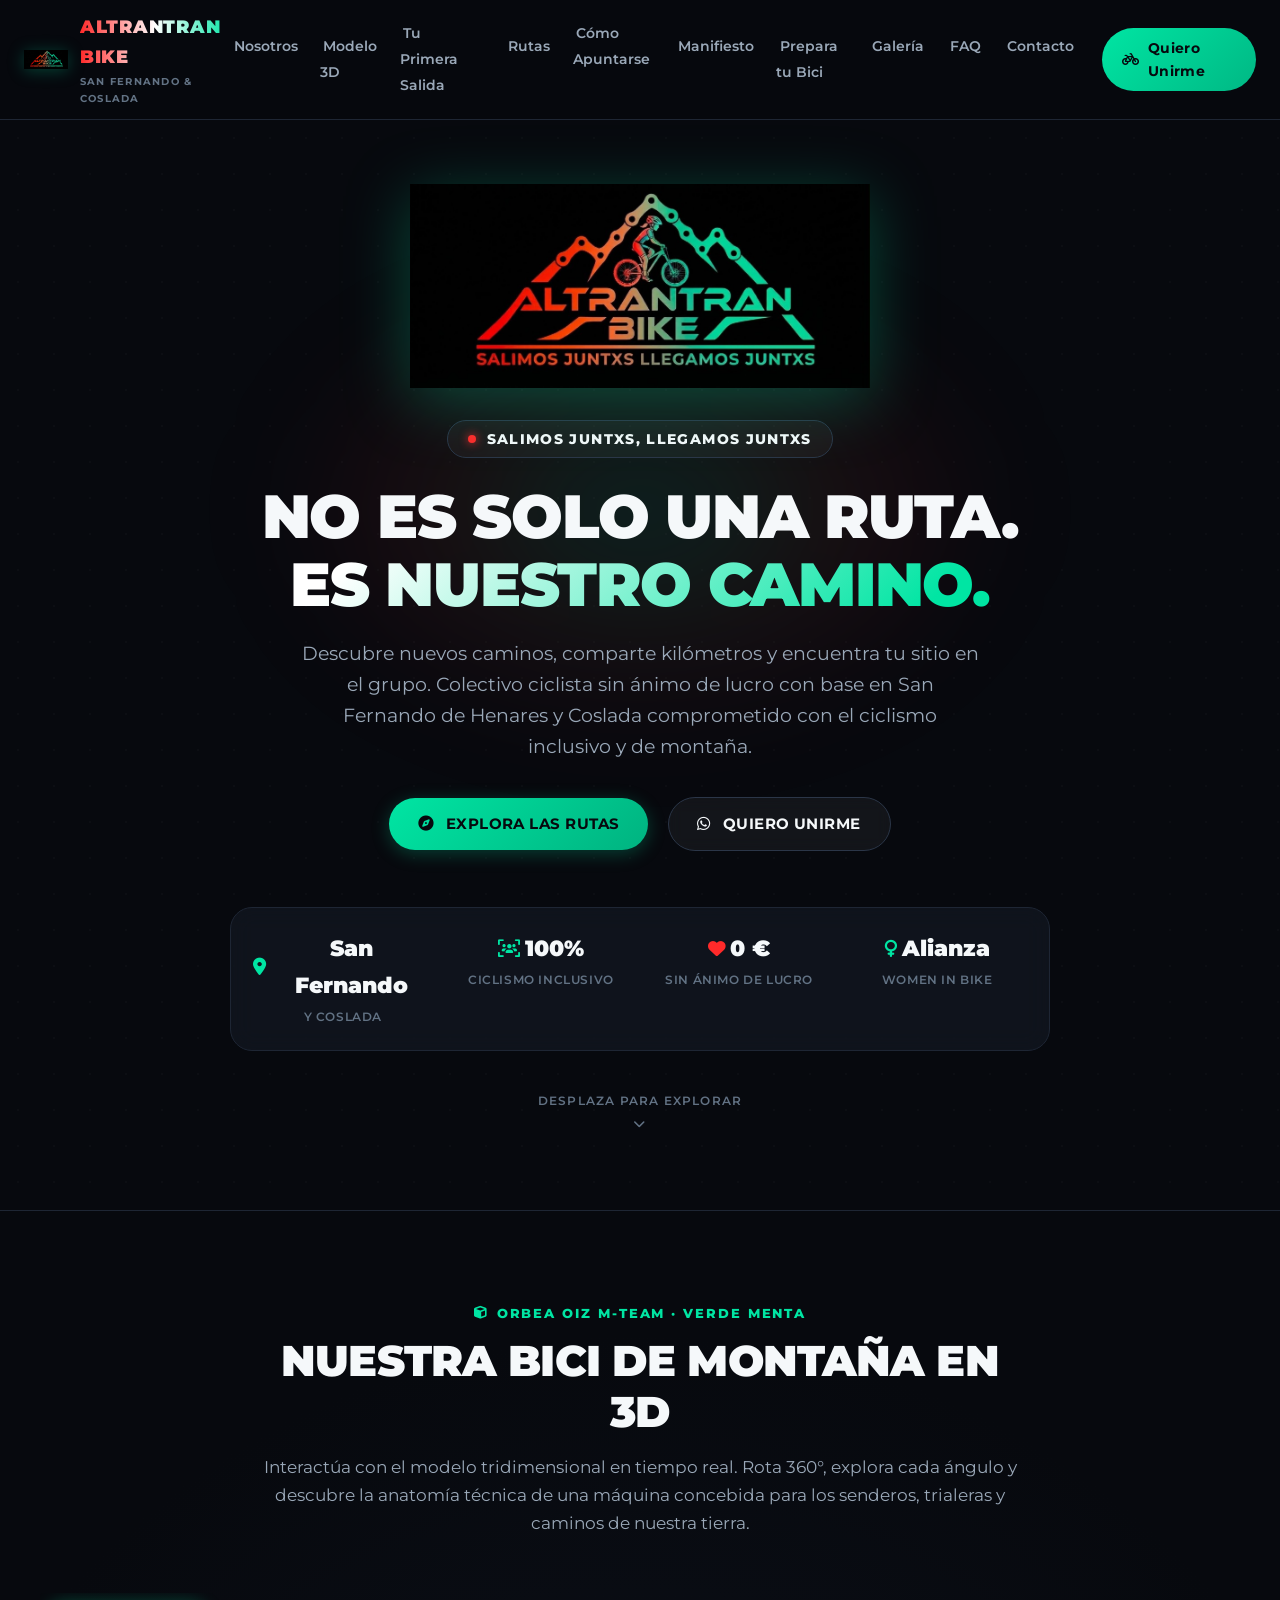
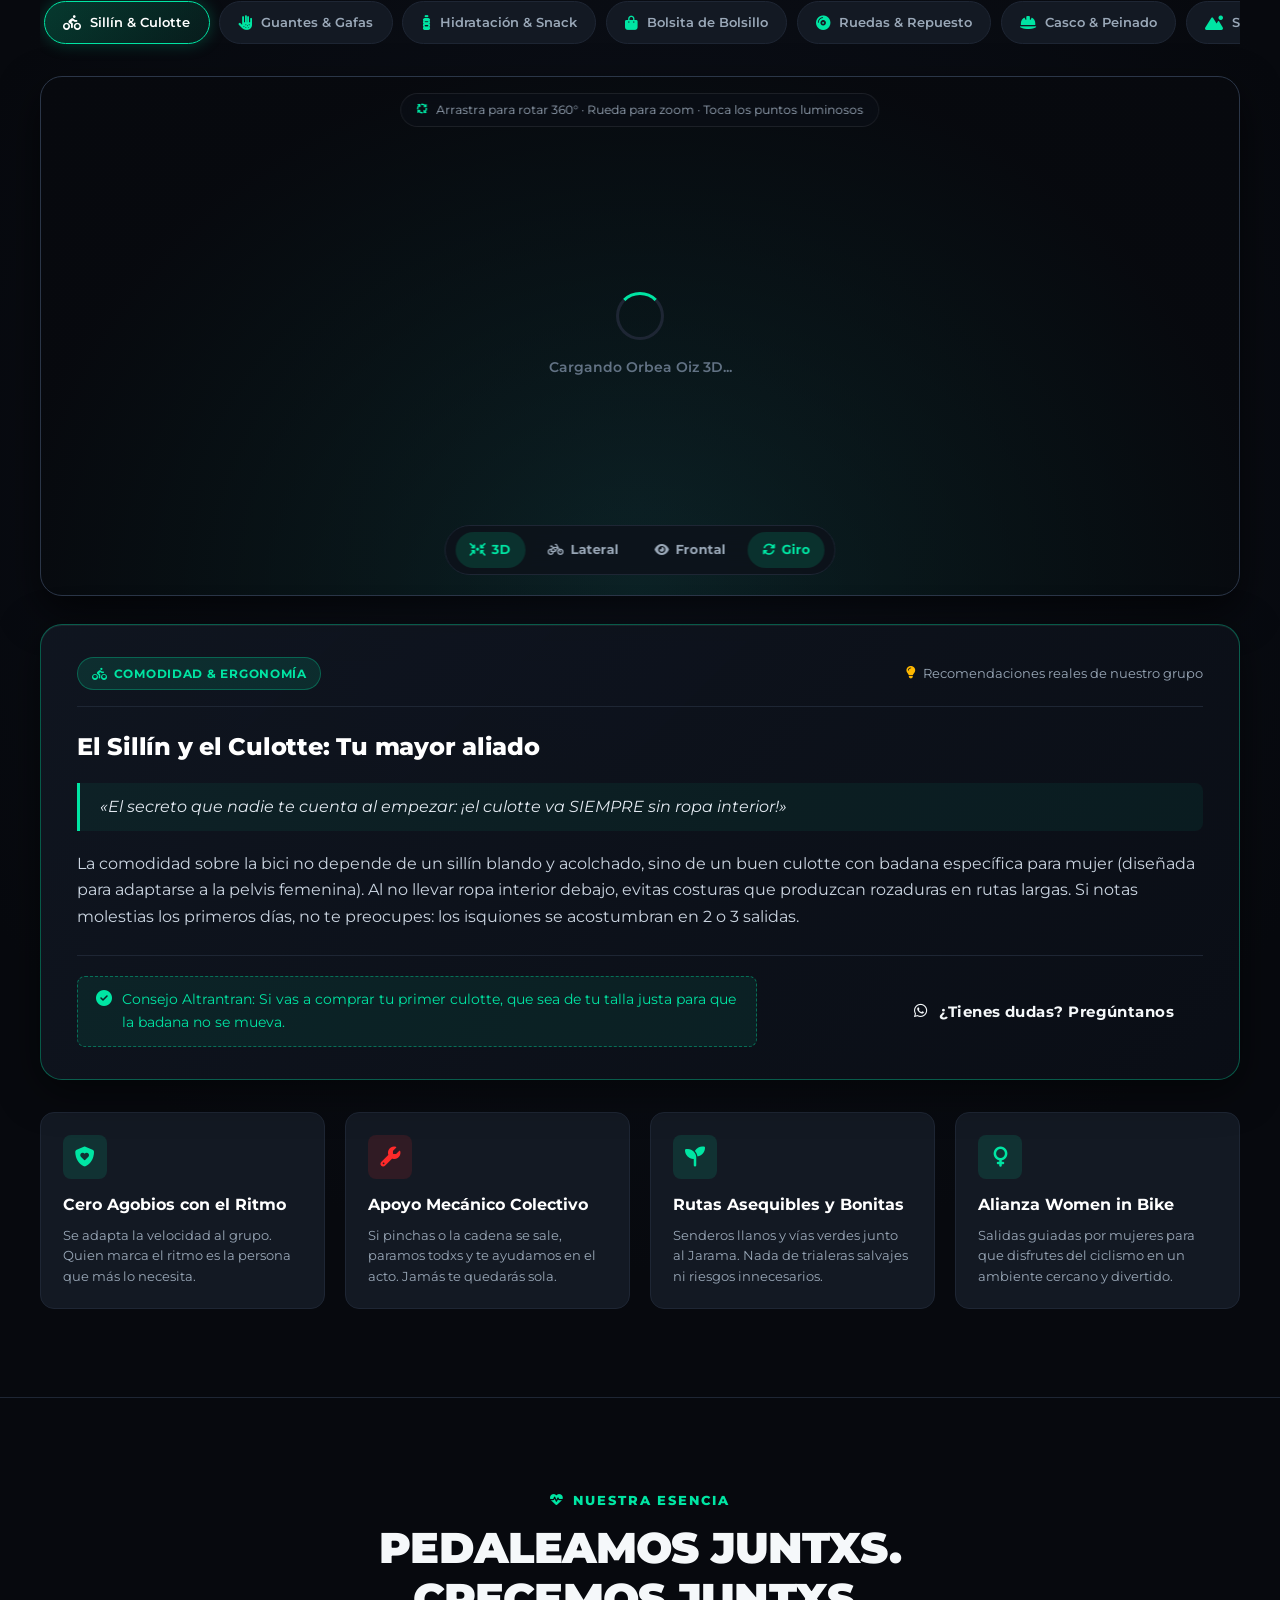
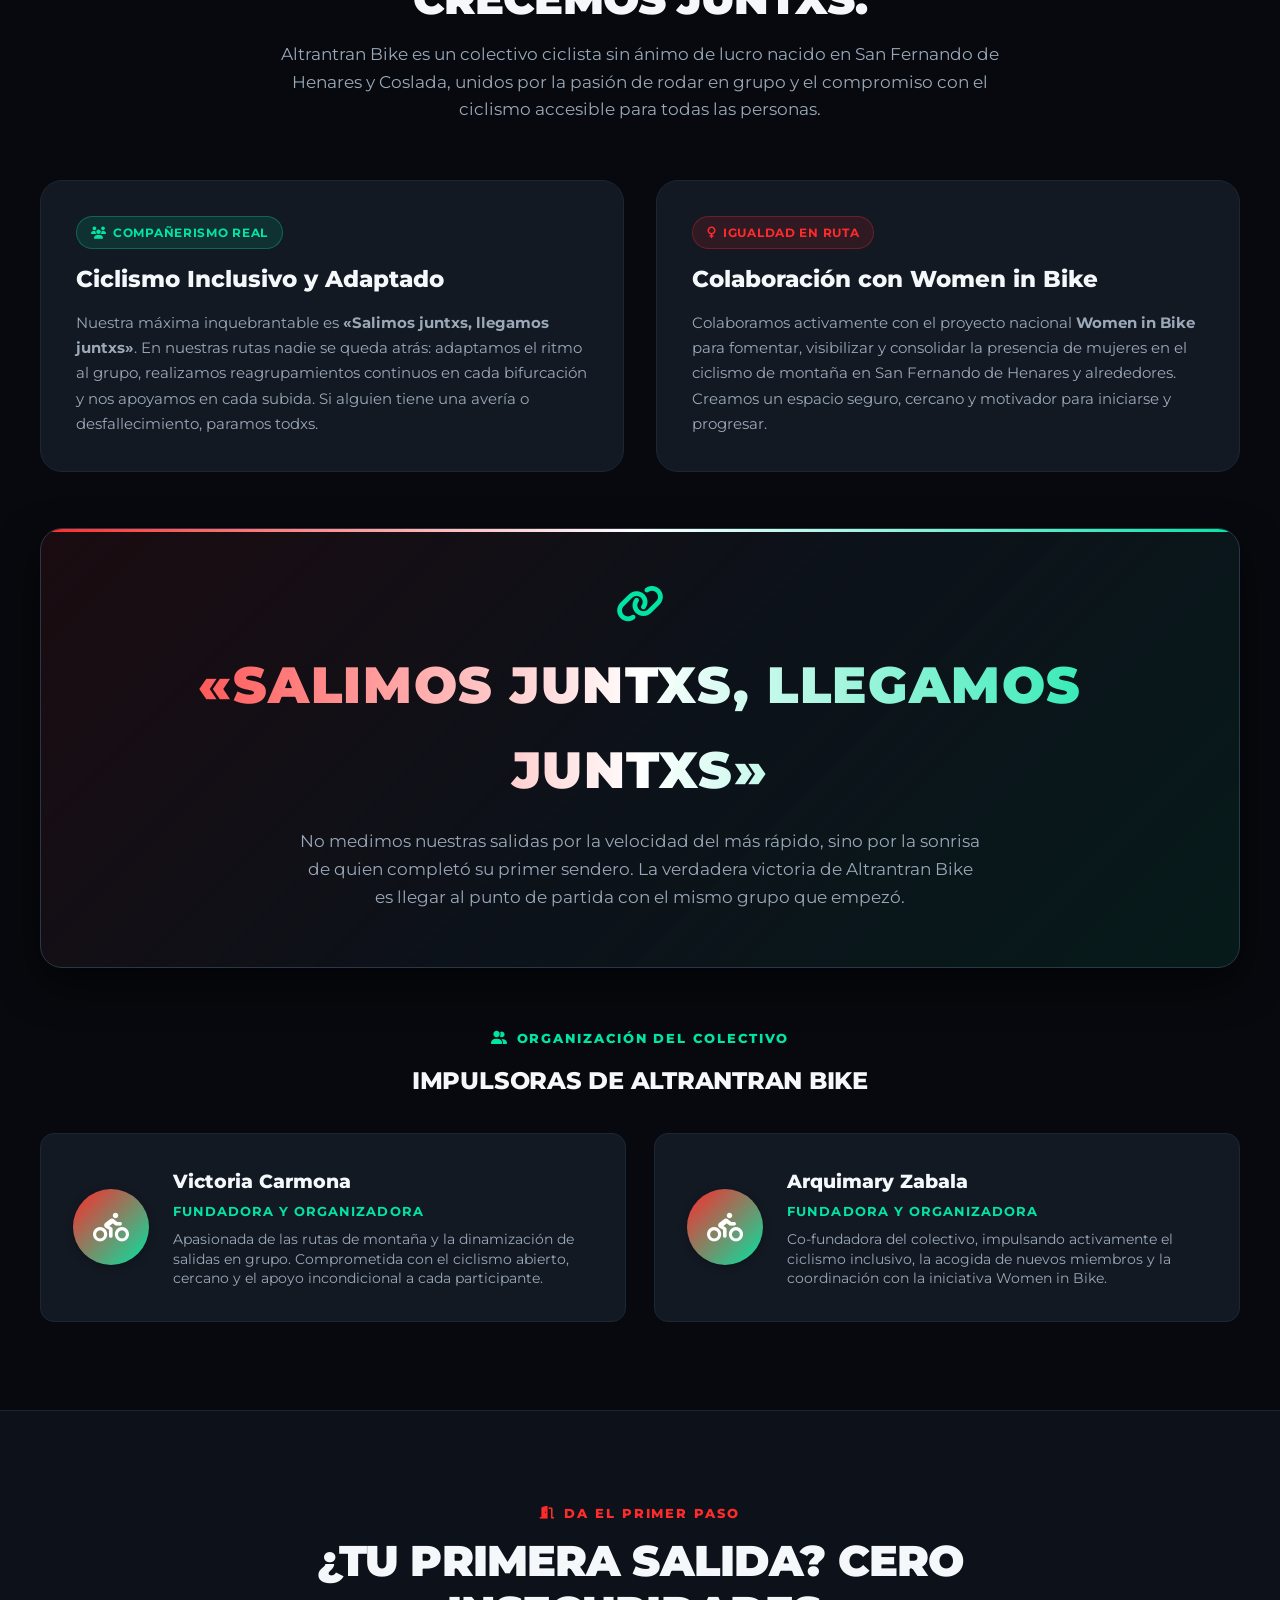
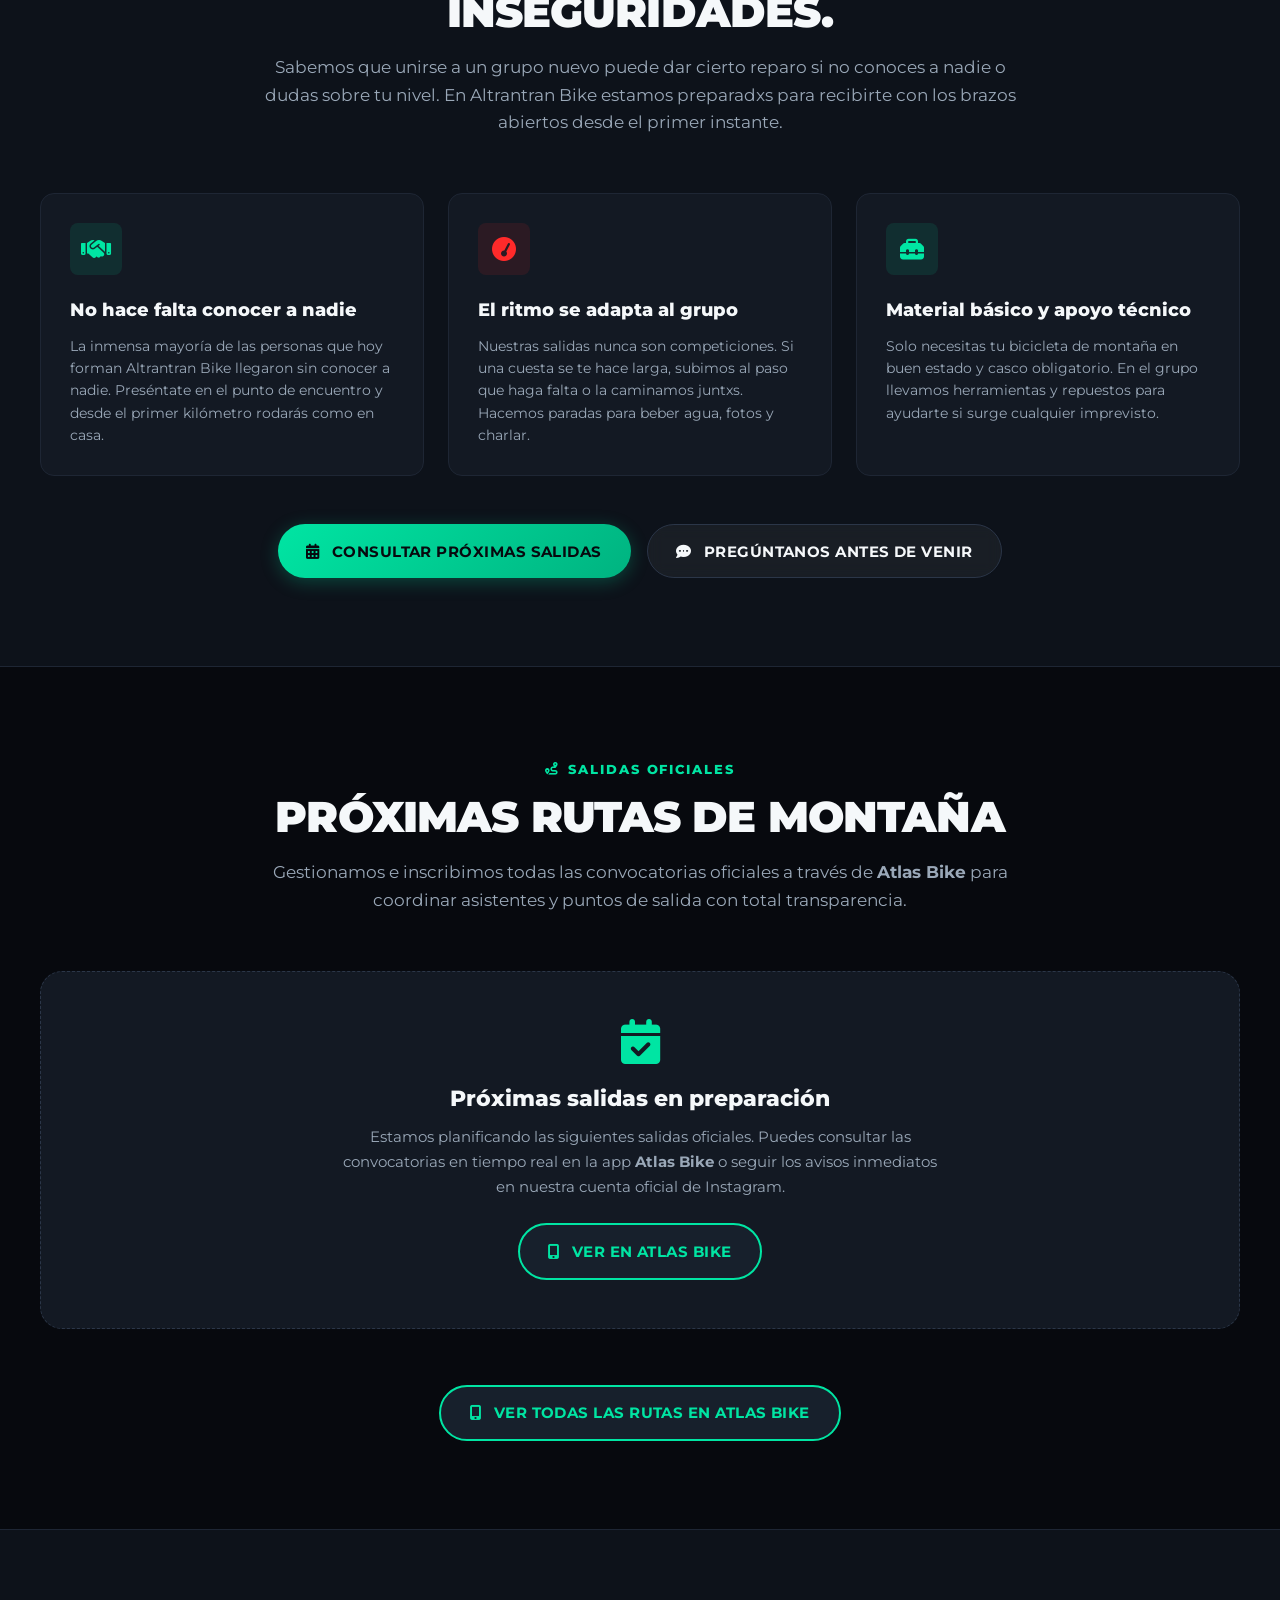
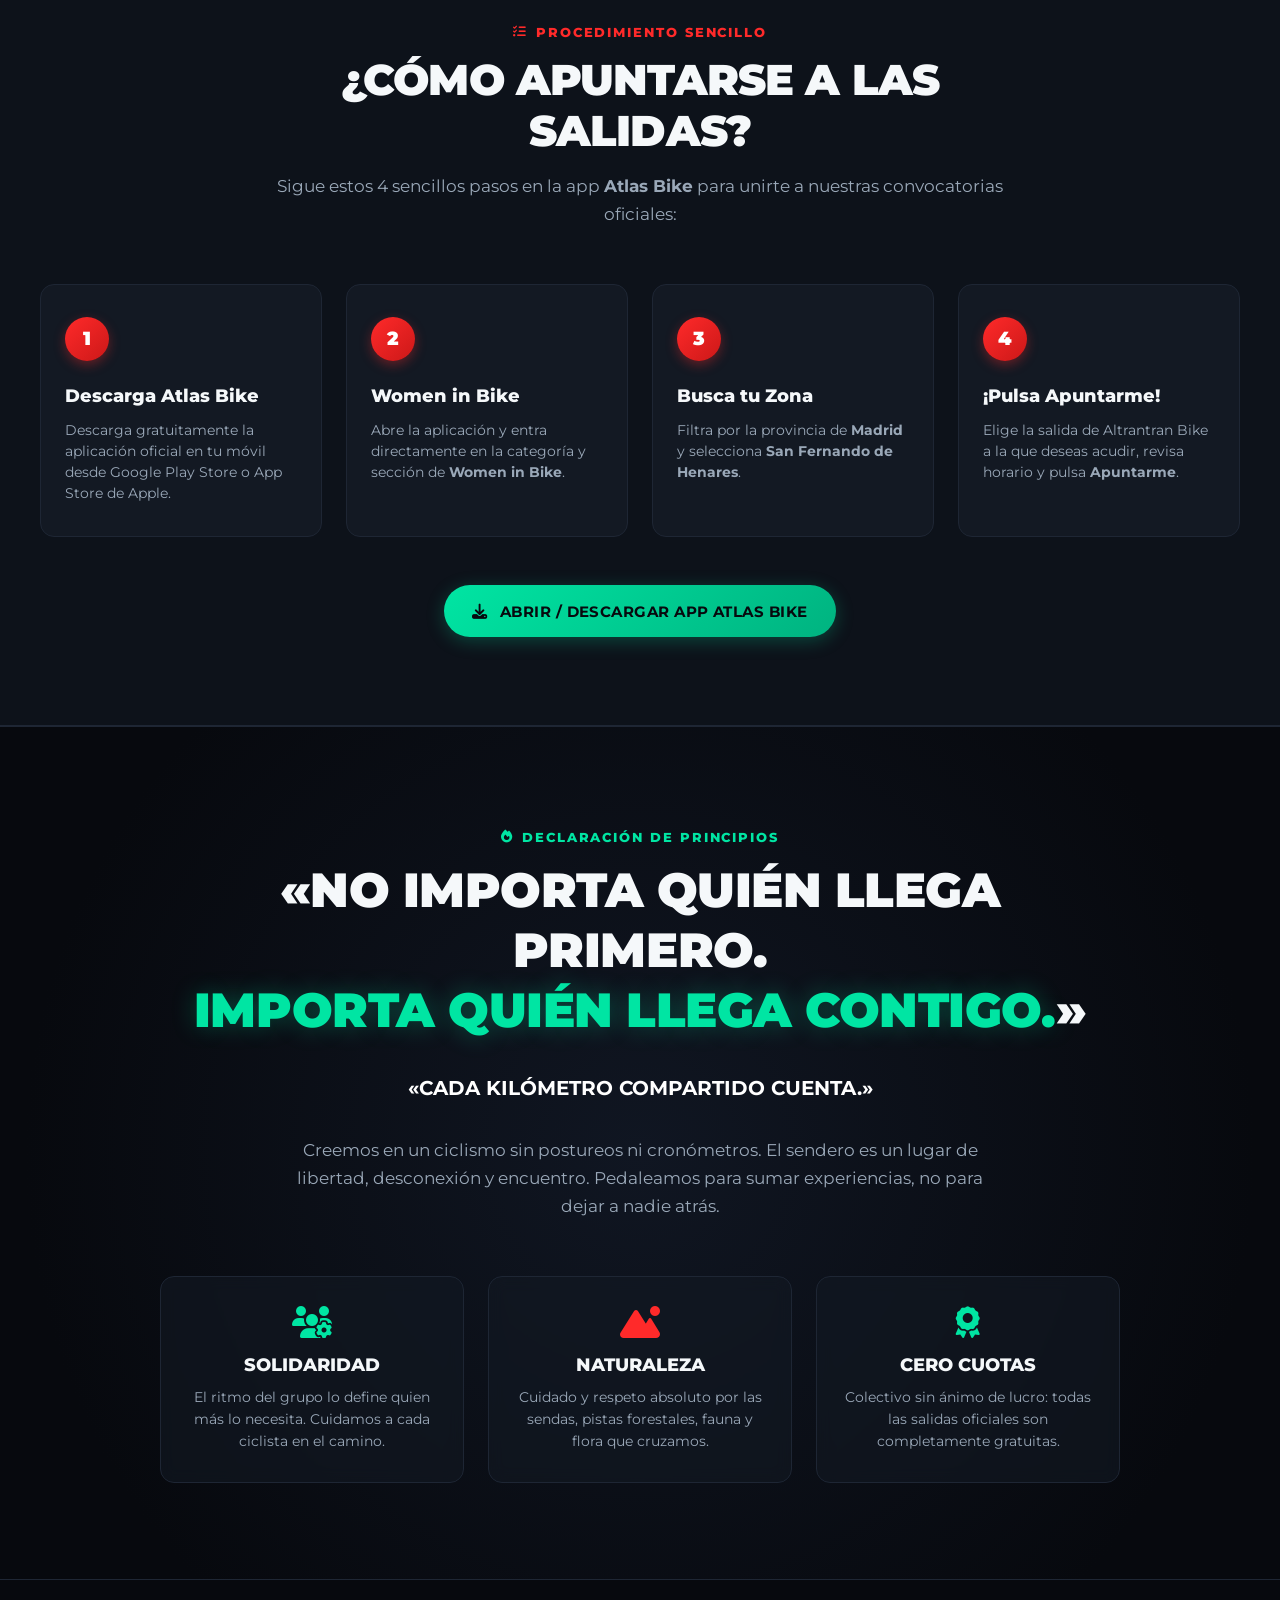
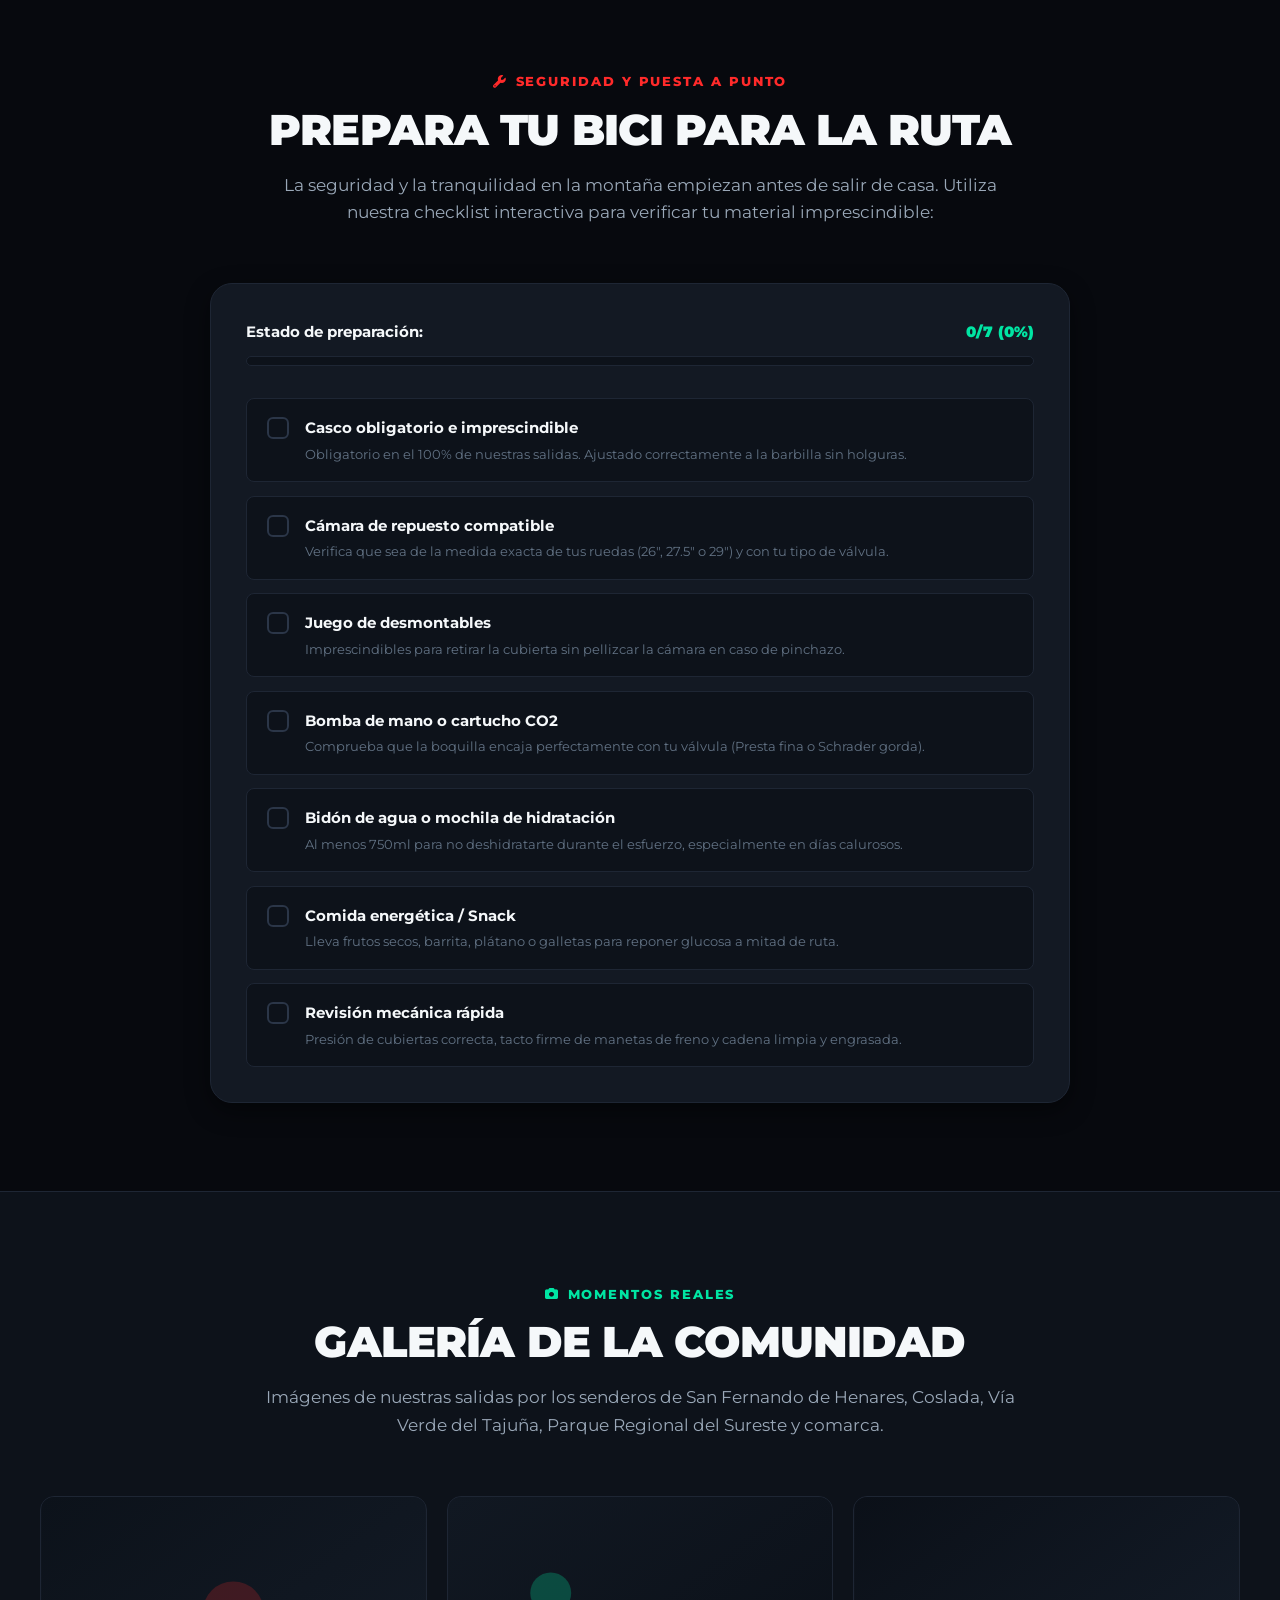
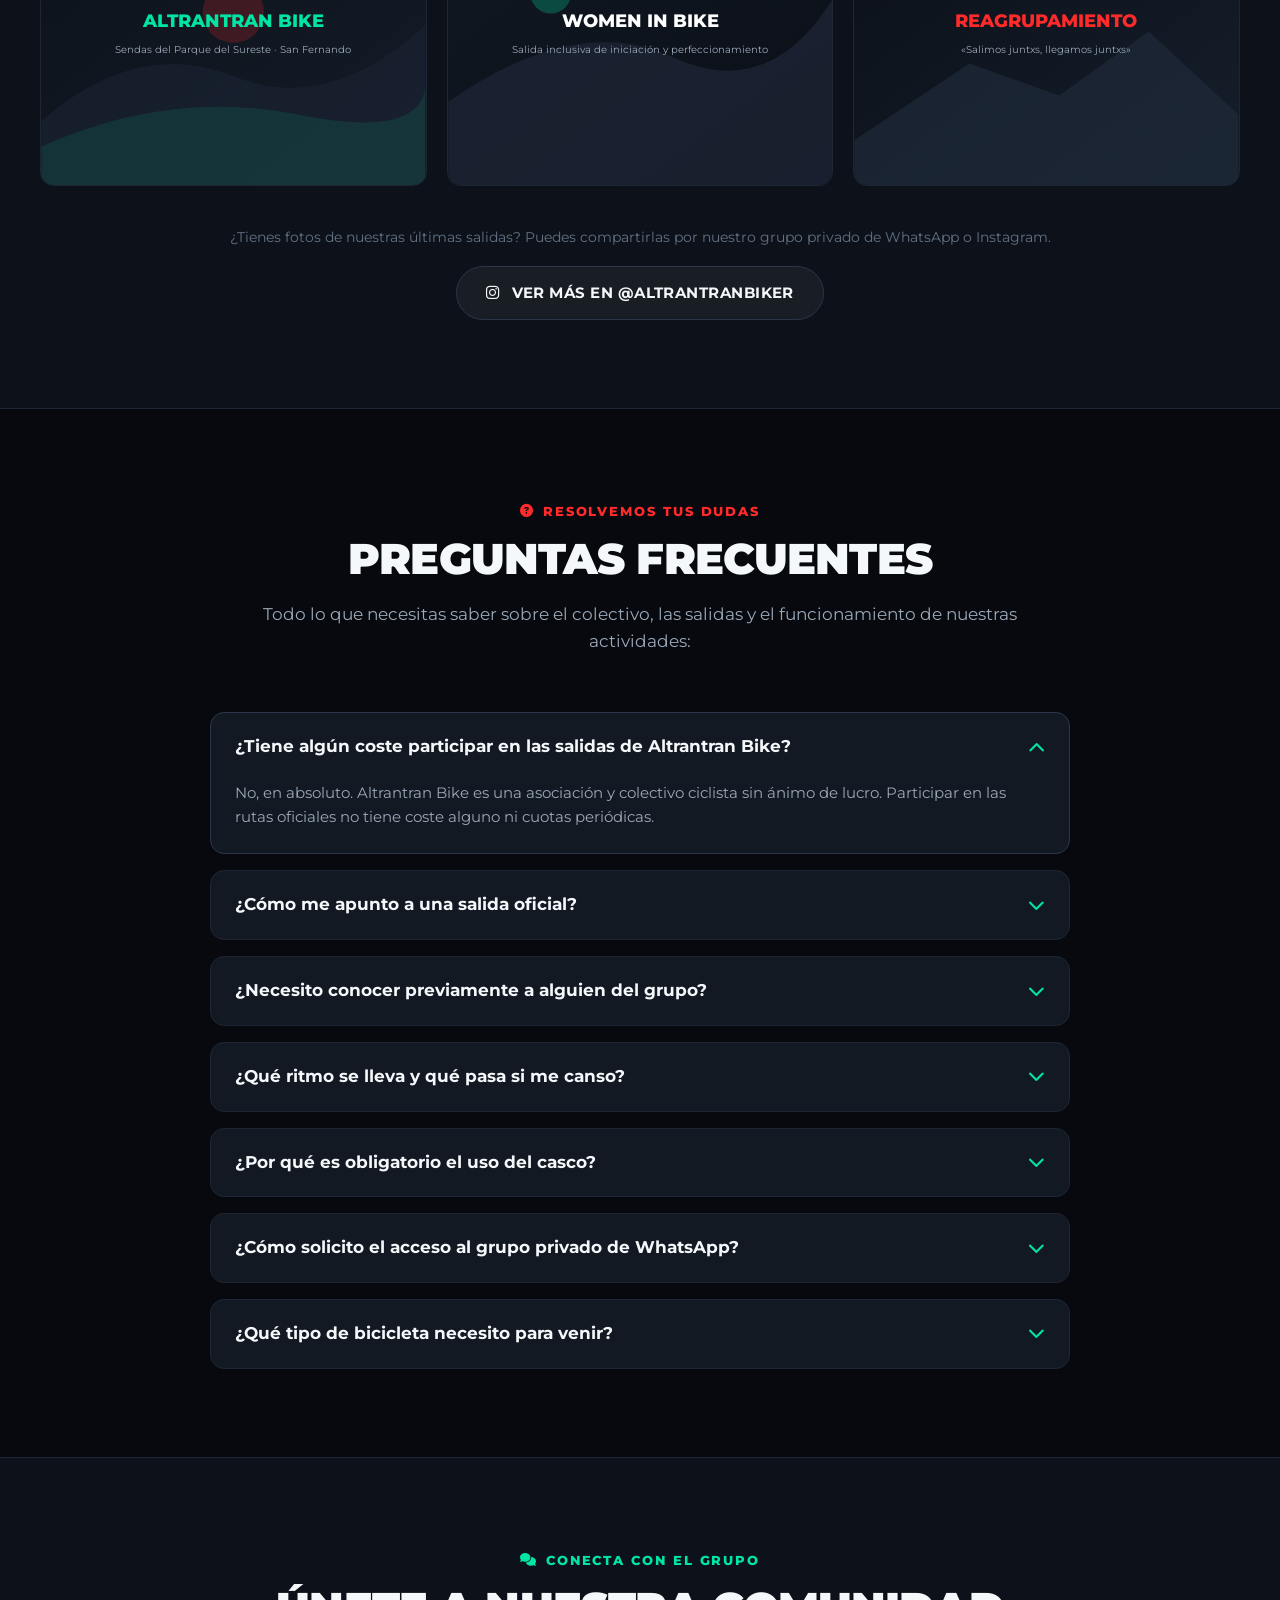
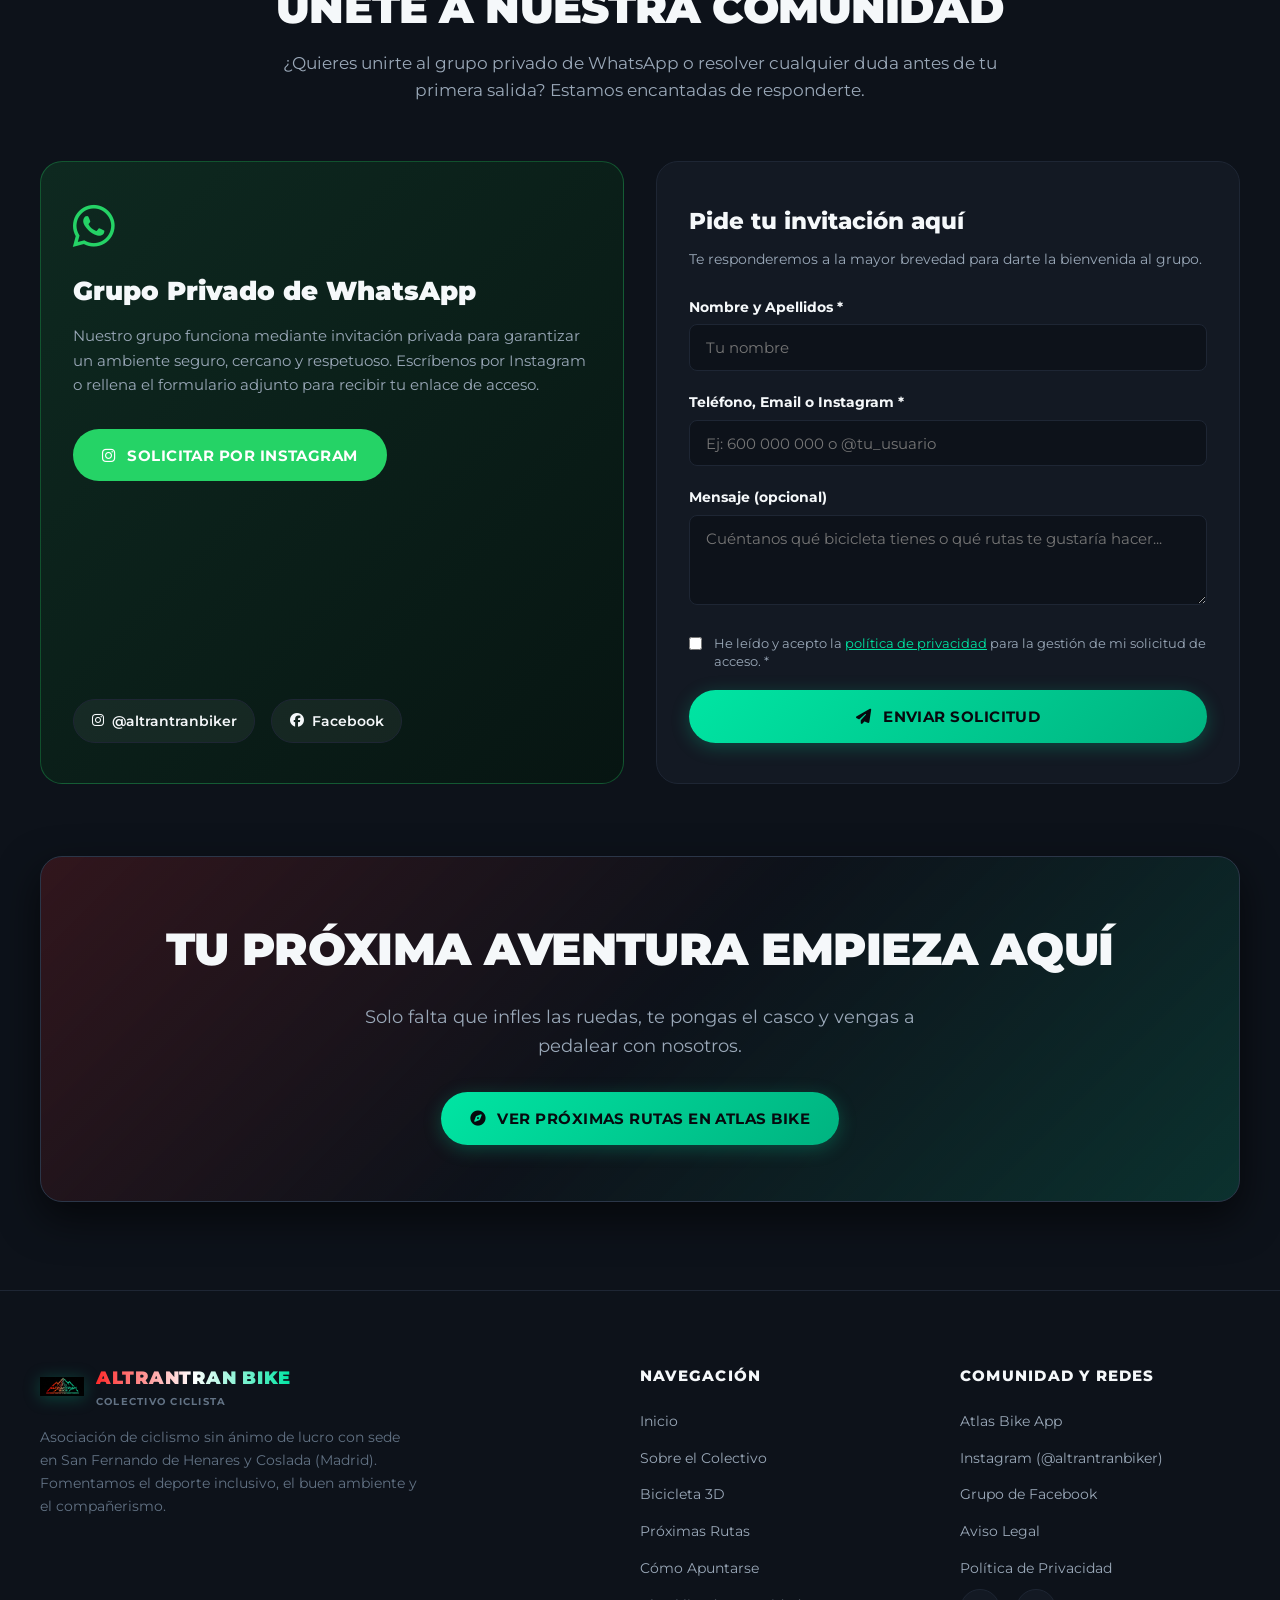
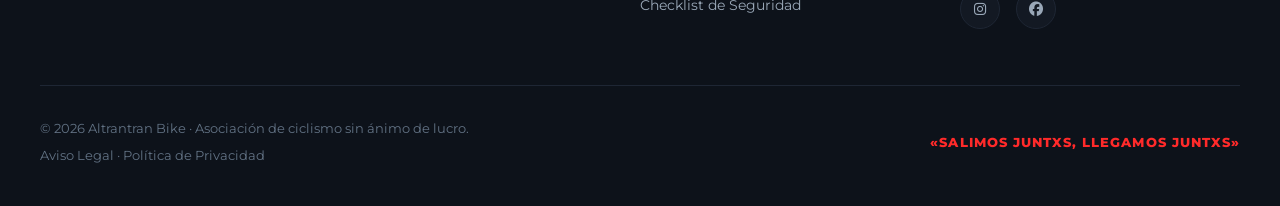
==== commit 3dda88a1: "feat: Orbea Oiz Verde Menta 3D and women MTB recommendations interactive system" ====
--- a/public/index.html
+++ b/public/index.html
@@ -162,16 +162,48 @@
     </section>
 
     <!-- ====================================================================
-         ELEMENTO 3D PROTAGONISTA — THREE.JS MTB EXPERIENCE
+         ELEMENTO 3D PROTAGONISTA — ORBEA OIZ VERDE MENTA & CONSEJOS MTB MUJER
          ==================================================================== -->
     <section id="bici-3d" class="section bike-3d-section">
       <div class="section-container">
         <div class="section-header">
-          <span class="section-subtitle"><i class="fa-solid fa-cube"></i> Experiencia Digital Inmersiva</span>
+          <span class="section-subtitle"><i class="fa-solid fa-cube"></i> Orbea Oiz M-Team · Verde Menta</span>
           <h2 class="section-title">Nuestra Bici de Montaña en 3D</h2>
           <p class="section-desc">
             Interactúa con el modelo tridimensional en tiempo real. Rota 360°, explora cada ángulo y descubre la anatomía técnica de una máquina concebida para los senderos, trialeras y caminos de nuestra tierra.
           </p>
+        </div>
+
+        <!-- Category Pill Bar for Quick Topic Selection -->
+        <div class="advice-pill-bar" role="tablist" aria-label="Temas recomendados para salidas en bici">
+          <button class="advice-pill-btn active" data-spot="spot-saddle" type="button">
+            <i class="fa-solid fa-person-biking"></i>
+            <span>Sillín & Culotte</span>
+          </button>
+          <button class="advice-pill-btn" data-spot="spot-cockpit" type="button">
+            <i class="fa-solid fa-hand-dots"></i>
+            <span>Guantes & Gafas</span>
+          </button>
+          <button class="advice-pill-btn" data-spot="spot-bottle" type="button">
+            <i class="fa-solid fa-bottle-water"></i>
+            <span>Hidratación & Snack</span>
+          </button>
+          <button class="advice-pill-btn" data-spot="spot-pack" type="button">
+            <i class="fa-solid fa-bag-shopping"></i>
+            <span>Bolsita de Bolsillo</span>
+          </button>
+          <button class="advice-pill-btn" data-spot="spot-wheels" type="button">
+            <i class="fa-solid fa-compact-disc"></i>
+            <span>Ruedas & Repuesto</span>
+          </button>
+          <button class="advice-pill-btn" data-spot="spot-helmet" type="button">
+            <i class="fa-solid fa-helmet-safety"></i>
+            <span>Casco & Peinado</span>
+          </button>
+          <button class="advice-pill-btn" data-spot="spot-shock" type="button">
+            <i class="fa-solid fa-mountain-sun"></i>
+            <span>Suspensión & Filosofía</span>
+          </button>
         </div>
 
         <!-- 3D Canvas Viewport Card -->
@@ -179,55 +211,95 @@
           <div id="bike-3d-canvas-container">
             <div class="canvas-loading-spinner">
               <div class="spinner-ring"></div>
-              <span>Cargando entorno 3D...</span>
+              <span>Cargando Orbea Oiz 3D...</span>
             </div>
           </div>
 
           <!-- Hotspots Container for 3D annotations -->
-          <div id="bike-hotspots" aria-hidden="true"></div>
+          <div id="bike-hotspots" aria-hidden="false"></div>
+
+          <!-- Interaction Hint Overlay -->
+          <div class="bike-interaction-hint" aria-hidden="true">
+            <i class="fa-solid fa-arrows-spin"></i>
+            <span>Arrastra para rotar 360° · Rueda para zoom · Toca los puntos luminosos</span>
+          </div>
 
           <!-- Camera Preset Controls Overlay -->
           <div class="bike-3d-controls-bar">
-            <button id="view-perspective" class="ctrl-btn active" title="Perspectiva 3D dinámico">
+            <button id="view-perspective" class="ctrl-btn active" type="button" title="Perspectiva 3D dinámico">
               <i class="fa-solid fa-arrows-to-circle"></i>
               <span>3D</span>
             </button>
-            <button id="view-side" class="ctrl-btn" title="Vista lateral completa">
+            <button id="view-side" class="ctrl-btn" type="button" title="Vista lateral completa">
               <i class="fa-solid fa-bicycle"></i>
               <span>Lateral</span>
             </button>
-            <button id="view-front" class="ctrl-btn" title="Vista frontal y cockpit">
+            <button id="view-front" class="ctrl-btn" type="button" title="Vista frontal y cockpit">
               <i class="fa-solid fa-eye"></i>
               <span>Frontal</span>
             </button>
-            <button id="toggle-rotate" class="ctrl-btn active" title="Alternar giro automático">
+            <button id="toggle-rotate" class="ctrl-btn active" type="button" title="Alternar giro automático">
               <i class="fa-solid fa-rotate"></i>
               <span>Giro</span>
             </button>
           </div>
         </div>
 
-        <!-- Technical Highlights Grid -->
-        <div class="bike-specs-grid">
-          <article class="spec-card">
-            <i class="fa-solid fa-shield-halved spec-icon"></i>
-            <h3>Geometría Trail</h3>
-            <p>Cuadro hydroformed con ángulo de dirección optimizado para máxima confianza en bajadas técnicas y subidas pronunciadas.</p>
+        <!-- Interactive Advice Card for Women's MTB -->
+        <div id="bike-advice-card" class="bike-advice-card">
+          <div class="advice-card-header">
+            <div class="advice-card-badge-wrap">
+              <span class="badge badge-mint"><i id="advice-icon" class="fa-solid fa-person-biking"></i> <span id="advice-tag">COMODIDAD & ERGONOMÍA</span></span>
+            </div>
+            <div class="advice-card-hint">
+              <i class="fa-solid fa-lightbulb"></i>
+              <span>Recomendaciones reales de nuestro grupo</span>
+            </div>
+          </div>
+
+          <h3 id="advice-title" class="advice-card-title">El Sillín y el Culotte: Tu mayor aliado</h3>
+
+          <blockquote id="advice-quote" class="advice-card-quote">
+            «El secreto que nadie te cuenta al empezar: ¡el culotte va SIEMPRE sin ropa interior!»
+          </blockquote>
+
+          <p id="advice-desc" class="advice-card-desc">
+            La comodidad sobre la bici no depende de un sillín blando y acolchado, sino de un buen culotte con badana específica para mujer (diseñada para adaptarse a la pelvis femenina). Al no llevar ropa interior debajo, evitas costuras que produzcan rozaduras en rutas largas. Si notas molestias los primeros días, no te preocupes: los isquiones se acostumbran en 2 o 3 salidas.
+          </p>
+
+          <div class="advice-card-footer">
+            <div class="advice-card-tip">
+              <i class="fa-solid fa-circle-check"></i>
+              <span id="advice-tip">Consejo Altrantran: Si vas a comprar tu primer culotte, que sea de tu talla justa para que la badana no se mueva.</span>
+            </div>
+            <a href="#contacto" class="btn btn-sm btn-ghost advice-cta-btn">
+              <i class="fa-brands fa-whatsapp"></i>
+              <span>¿Tienes dudas? Pregúntanos</span>
+            </a>
+          </div>
+        </div>
+
+        <!-- 4 Pillars of Altrantran Cycling for Women -->
+        <div class="women-mtb-pillars">
+          <article class="pillar-mini-card">
+            <div class="pillar-icon-box"><i class="fa-solid fa-shield-heart"></i></div>
+            <h4>Cero Agobios con el Ritmo</h4>
+            <p>Se adapta la velocidad al grupo. Quien marca el ritmo es la persona que más lo necesita.</p>
           </article>
-          <article class="spec-card red">
-            <i class="fa-solid fa-compress spec-icon"></i>
-            <h3>Suspensión Neumática</h3>
-            <p>Horquilla de 120mm con bloqueo remoto para absorber irregularidades, raíces y pistas bacheadas.</p>
+          <article class="pillar-mini-card">
+            <div class="pillar-icon-box"><i class="fa-solid fa-wrench"></i></div>
+            <h4>Apoyo Mecánico Colectivo</h4>
+            <p>Si pinchas o la cadena se sale, paramos todxs y te ayudamos en el acto. Jamás te quedarás sola.</p>
           </article>
-          <article class="spec-card">
-            <i class="fa-solid fa-gear spec-icon"></i>
-            <h3>Transmisión 1x12</h3>
-            <p>Monoplato con amplio desarrollo para rodar sin saltos de cadena y superar cualquier porcentaje de desnivel.</p>
+          <article class="pillar-mini-card">
+            <div class="pillar-icon-box"><i class="fa-solid fa-seedling"></i></div>
+            <h4>Rutas Asequibles y Bonitas</h4>
+            <p>Senderos llanos y vías verdes junto al Jarama. Nada de trialeras salvajes ni riesgos innecesarios.</p>
           </article>
-          <article class="spec-card red">
-            <i class="fa-solid fa-compact-disc spec-icon"></i>
-            <h3>Frenos Hidráulicos</h3>
-            <p>Discos sobredimensionados de respuesta inmediata y dosificación suave en cualquier condición de barro o polvo.</p>
+          <article class="pillar-mini-card">
+            <div class="pillar-icon-box"><i class="fa-solid fa-venus"></i></div>
+            <h4>Alianza Women in Bike</h4>
+            <p>Salidas guiadas por mujeres para que disfrutes del ciclismo en un ambiente cercano y divertido.</p>
           </article>
         </div>
       </div>
--- a/public/css/styles.css
+++ b/public/css/styles.css
@@ -764,6 +764,67 @@
   to { transform: rotate(360deg); }
 }
 
+/* Quick Selector Pill Bar for Advice Topics */
+.advice-pill-bar {
+  display: flex;
+  align-items: center;
+  gap: 0.6rem;
+  overflow-x: auto;
+  padding: 0.5rem 0.25rem 1.25rem;
+  scrollbar-width: thin;
+  scrollbar-color: rgba(0, 229, 163, 0.3) transparent;
+  margin-bottom: 0.75rem;
+}
+
+.advice-pill-bar::-webkit-scrollbar {
+  height: 4px;
+}
+
+.advice-pill-bar::-webkit-scrollbar-thumb {
+  background: rgba(0, 229, 163, 0.3);
+  border-radius: 4px;
+}
+
+.advice-pill-btn {
+  display: inline-flex;
+  align-items: center;
+  gap: 0.55rem;
+  padding: 0.6rem 1.15rem;
+  border-radius: var(--radius-full);
+  background: var(--bg-card);
+  border: 1px solid var(--line);
+  color: var(--text-secondary);
+  font-size: 0.82rem;
+  font-weight: 600;
+  white-space: nowrap;
+  cursor: pointer;
+  transition: all var(--transition-fast);
+}
+
+.advice-pill-btn i {
+  color: var(--mint);
+  font-size: 0.9rem;
+  transition: color var(--transition-fast);
+}
+
+.advice-pill-btn:hover {
+  border-color: var(--mint);
+  color: var(--text-primary);
+  background: rgba(0, 229, 163, 0.08);
+  transform: translateY(-2px);
+}
+
+.advice-pill-btn.active {
+  background: linear-gradient(135deg, rgba(0, 229, 163, 0.22), rgba(0, 229, 163, 0.08));
+  border-color: var(--mint);
+  color: #ffffff;
+  box-shadow: 0 0 16px rgba(0, 229, 163, 0.25);
+}
+
+.advice-pill-btn.active i {
+  color: #ffffff;
+}
+
 /* 3D Hotspot pins */
 #bike-hotspots {
   position: absolute;
@@ -777,29 +838,35 @@
   transform: translate(-50%, -50%);
   pointer-events: auto;
   cursor: pointer;
+  background: none;
+  border: none;
+  padding: 0;
+  display: flex;
+  align-items: center;
+  z-index: 15;
 }
 
 .pin-dot {
   display: block;
-  width: 14px;
-  height: 14px;
+  width: 15px;
+  height: 15px;
   border-radius: 50%;
   background: var(--mint);
   border: 2px solid #ffffff;
-  box-shadow: 0 0 12px var(--mint);
-  transition: transform var(--transition-fast);
+  box-shadow: 0 0 14px var(--mint);
+  transition: transform var(--transition-fast), background-color var(--transition-fast);
 }
 
 .pin-pulse {
   position: absolute;
   top: 50%;
-  left: 50%;
+  left: 7.5px;
   transform: translate(-50%, -50%);
-  width: 28px;
-  height: 28px;
+  width: 32px;
+  height: 32px;
   border-radius: 50%;
   border: 2px solid var(--mint);
-  animation: hotspotPulse 2s infinite ease-out;
+  animation: hotspotPulse 2.2s infinite ease-out;
   pointer-events: none;
 }
 
@@ -808,44 +875,65 @@
   100% { transform: translate(-50%, -50%) scale(1.6); opacity: 0; }
 }
 
-.pin-tooltip {
+.pin-label {
+  margin-left: 10px;
+  background: rgba(9, 13, 22, 0.92);
+  color: #f1f5f9;
+  font-size: 0.72rem;
+  font-weight: 700;
+  padding: 0.28rem 0.65rem;
+  border-radius: var(--radius-sm);
+  border: 1px solid rgba(0, 229, 163, 0.35);
+  white-space: nowrap;
+  pointer-events: none;
+  box-shadow: 0 4px 14px rgba(0, 0, 0, 0.6);
+  letter-spacing: 0.02em;
+  transition: all var(--transition-fast);
+}
+
+.hotspot-pin:hover .pin-dot,
+.hotspot-pin.active .pin-dot {
+  background: #ffffff;
+  transform: scale(1.35);
+  box-shadow: 0 0 20px var(--mint), 0 0 35px var(--mint);
+}
+
+.hotspot-pin:hover .pin-label,
+.hotspot-pin.active .pin-label {
+  background: var(--mint);
+  color: #06090e;
+  border-color: #ffffff;
+  transform: scale(1.05);
+}
+
+/* Interaction Hint inside Viewport */
+.bike-interaction-hint {
   position: absolute;
-  bottom: calc(100% + 12px);
+  top: 1rem;
   left: 50%;
-  transform: translateX(-50%) translateY(6px);
-  background: rgba(14, 19, 27, 0.95);
-  backdrop-filter: blur(10px);
-  border: 1px solid var(--line-light);
-  padding: 0.8rem 1rem;
-  border-radius: var(--radius-sm);
-  width: 240px;
-  text-align: left;
-  opacity: 0;
-  visibility: hidden;
+  transform: translateX(-50%);
+  display: inline-flex;
+  align-items: center;
+  gap: 0.5rem;
+  padding: 0.4rem 0.95rem;
+  border-radius: var(--radius-full);
+  background: rgba(10, 14, 22, 0.8);
+  backdrop-filter: blur(8px);
+  border: 1px solid rgba(255, 255, 255, 0.08);
+  color: var(--text-secondary);
+  font-size: 0.72rem;
   pointer-events: none;
-  transition: opacity var(--transition-fast), transform var(--transition-fast);
-  box-shadow: var(--shadow-md);
-  z-index: 20;
-}
-
-.pin-tooltip h4 {
-  font-size: 0.85rem;
-  font-weight: 700;
-  color: var(--mint);
-  margin-bottom: 0.25rem;
-}
-
-.pin-tooltip p {
-  font-size: 0.75rem;
-  color: var(--text-secondary);
-  line-height: 1.4;
-}
-
-.hotspot-pin:hover .pin-tooltip,
-.hotspot-pin:focus .pin-tooltip {
-  opacity: 1;
-  visibility: visible;
-  transform: translateX(-50%) translateY(0);
+  z-index: 12;
+  white-space: nowrap;
+}
+
+.bike-interaction-hint i {
+  color: var(--mint);
+  animation: spinSlow 9s linear infinite;
+}
+
+@keyframes spinSlow {
+  to { transform: rotate(360deg); }
 }
 
 /* 3D View Controls Overlay */
@@ -887,8 +975,109 @@
   background: rgba(0, 229, 163, 0.14);
 }
 
-/* 3D Specs Highlights Grid */
-.bike-specs-grid {
+/* Featured Women's MTB Advice Card */
+.bike-advice-card {
+  margin-top: 1.75rem;
+  background: linear-gradient(135deg, rgba(16, 22, 33, 0.95), rgba(10, 14, 22, 0.98));
+  border: 1px solid rgba(0, 229, 163, 0.35);
+  border-radius: var(--radius-lg);
+  padding: 2rem 2.25rem;
+  position: relative;
+  box-shadow: 0 10px 40px rgba(0, 0, 0, 0.5), inset 0 1px 0 rgba(255, 255, 255, 0.06);
+  transition: all 0.35s ease;
+}
+
+.bike-advice-card.highlight {
+  border-color: var(--mint);
+  box-shadow: 0 0 30px rgba(0, 229, 163, 0.4), inset 0 1px 0 rgba(255, 255, 255, 0.15);
+  transform: translateY(-2px);
+}
+
+.advice-card-header {
+  display: flex;
+  flex-wrap: wrap;
+  align-items: center;
+  justify-content: space-between;
+  gap: 1rem;
+  margin-bottom: 1.25rem;
+  padding-bottom: 1rem;
+  border-bottom: 1px solid var(--line);
+}
+
+.advice-card-hint {
+  display: inline-flex;
+  align-items: center;
+  gap: 0.45rem;
+  font-size: 0.8rem;
+  color: var(--text-secondary);
+}
+
+.advice-card-hint i {
+  color: #ffb800;
+}
+
+.advice-card-title {
+  font-size: 1.5rem;
+  font-weight: 800;
+  color: #ffffff;
+  letter-spacing: -0.01em;
+  margin-bottom: 1rem;
+}
+
+.advice-card-quote {
+  border-left: 3px solid var(--mint);
+  padding: 0.75rem 1.25rem;
+  margin: 0 0 1.25rem 0;
+  background: rgba(0, 229, 163, 0.06);
+  border-radius: 0 var(--radius-sm) var(--radius-sm) 0;
+  font-style: italic;
+  font-size: 1rem;
+  color: #e2e8f0;
+  line-height: 1.5;
+}
+
+.advice-card-desc {
+  font-size: 0.98rem;
+  color: #cbd5e1;
+  line-height: 1.7;
+  margin-bottom: 1.5rem;
+}
+
+.advice-card-footer {
+  display: flex;
+  flex-wrap: wrap;
+  align-items: center;
+  justify-content: space-between;
+  gap: 1.25rem;
+  padding-top: 1.25rem;
+  border-top: 1px solid var(--line);
+}
+
+.advice-card-tip {
+  display: inline-flex;
+  align-items: flex-start;
+  gap: 0.65rem;
+  font-size: 0.88rem;
+  color: var(--mint);
+  background: rgba(0, 229, 163, 0.08);
+  border: 1px dashed rgba(0, 229, 163, 0.4);
+  padding: 0.7rem 1.1rem;
+  border-radius: var(--radius-sm);
+  max-width: 680px;
+}
+
+.advice-card-tip i {
+  font-size: 1rem;
+  margin-top: 2px;
+  flex-shrink: 0;
+}
+
+.advice-cta-btn {
+  white-space: nowrap;
+}
+
+/* 4 Pillars for Women in MTB */
+.women-mtb-pillars {
   display: grid;
   grid-template-columns: 1fr;
   gap: 1.25rem;
@@ -896,18 +1085,18 @@
 }
 
 @media (min-width: 640px) {
-  .bike-specs-grid {
+  .women-mtb-pillars {
     grid-template-columns: repeat(2, 1fr);
   }
 }
 
 @media (min-width: 1024px) {
-  .bike-specs-grid {
+  .women-mtb-pillars {
     grid-template-columns: repeat(4, 1fr);
   }
 }
 
-.spec-card {
+.pillar-mini-card {
   background: var(--bg-card);
   border: 1px solid var(--line);
   border-radius: var(--radius-md);
@@ -915,29 +1104,38 @@
   transition: transform var(--transition-fast), border-color var(--transition-fast);
 }
 
-.spec-card:hover {
+.pillar-mini-card:hover {
   transform: translateY(-3px);
-  border-color: var(--line-light);
-}
-
-.spec-icon {
-  font-size: 1.5rem;
-  color: var(--mint);
-  margin-bottom: 0.75rem;
-}
-
-.spec-card.red .spec-icon {
+  border-color: rgba(0, 229, 163, 0.4);
+}
+
+.pillar-icon-box {
+  width: 44px;
+  height: 44px;
+  border-radius: var(--radius-sm);
+  background: rgba(0, 229, 163, 0.12);
+  color: var(--mint);
+  display: flex;
+  align-items: center;
+  justify-content: center;
+  font-size: 1.25rem;
+  margin-bottom: 0.85rem;
+}
+
+.pillar-mini-card:nth-child(2) .pillar-icon-box {
+  background: rgba(255, 42, 42, 0.12);
   color: var(--red);
 }
 
-.spec-card h3 {
-  font-size: 1.05rem;
+.pillar-mini-card h4 {
+  font-size: 1rem;
   font-weight: 700;
+  color: #ffffff;
   margin-bottom: 0.4rem;
 }
 
-.spec-card p {
-  font-size: 0.85rem;
+.pillar-mini-card p {
+  font-size: 0.84rem;
   color: var(--text-secondary);
   line-height: 1.5;
 }
